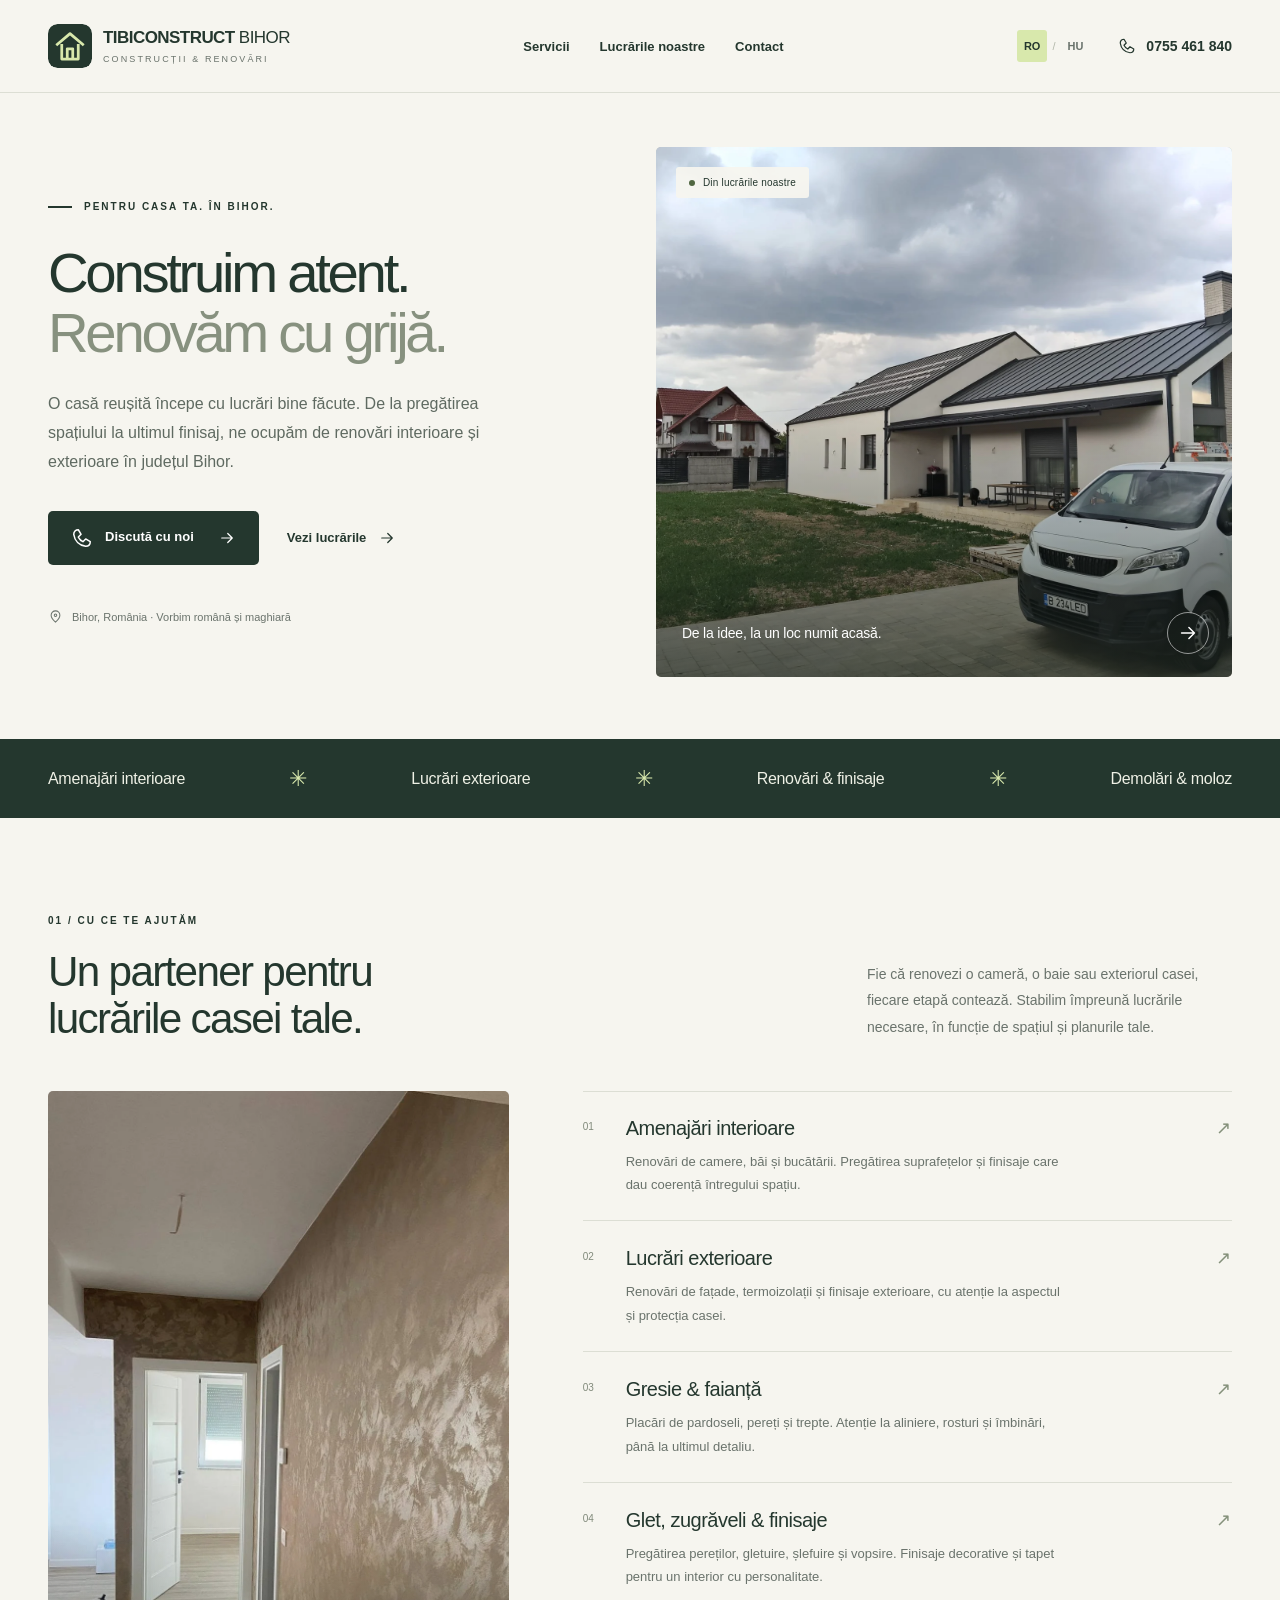
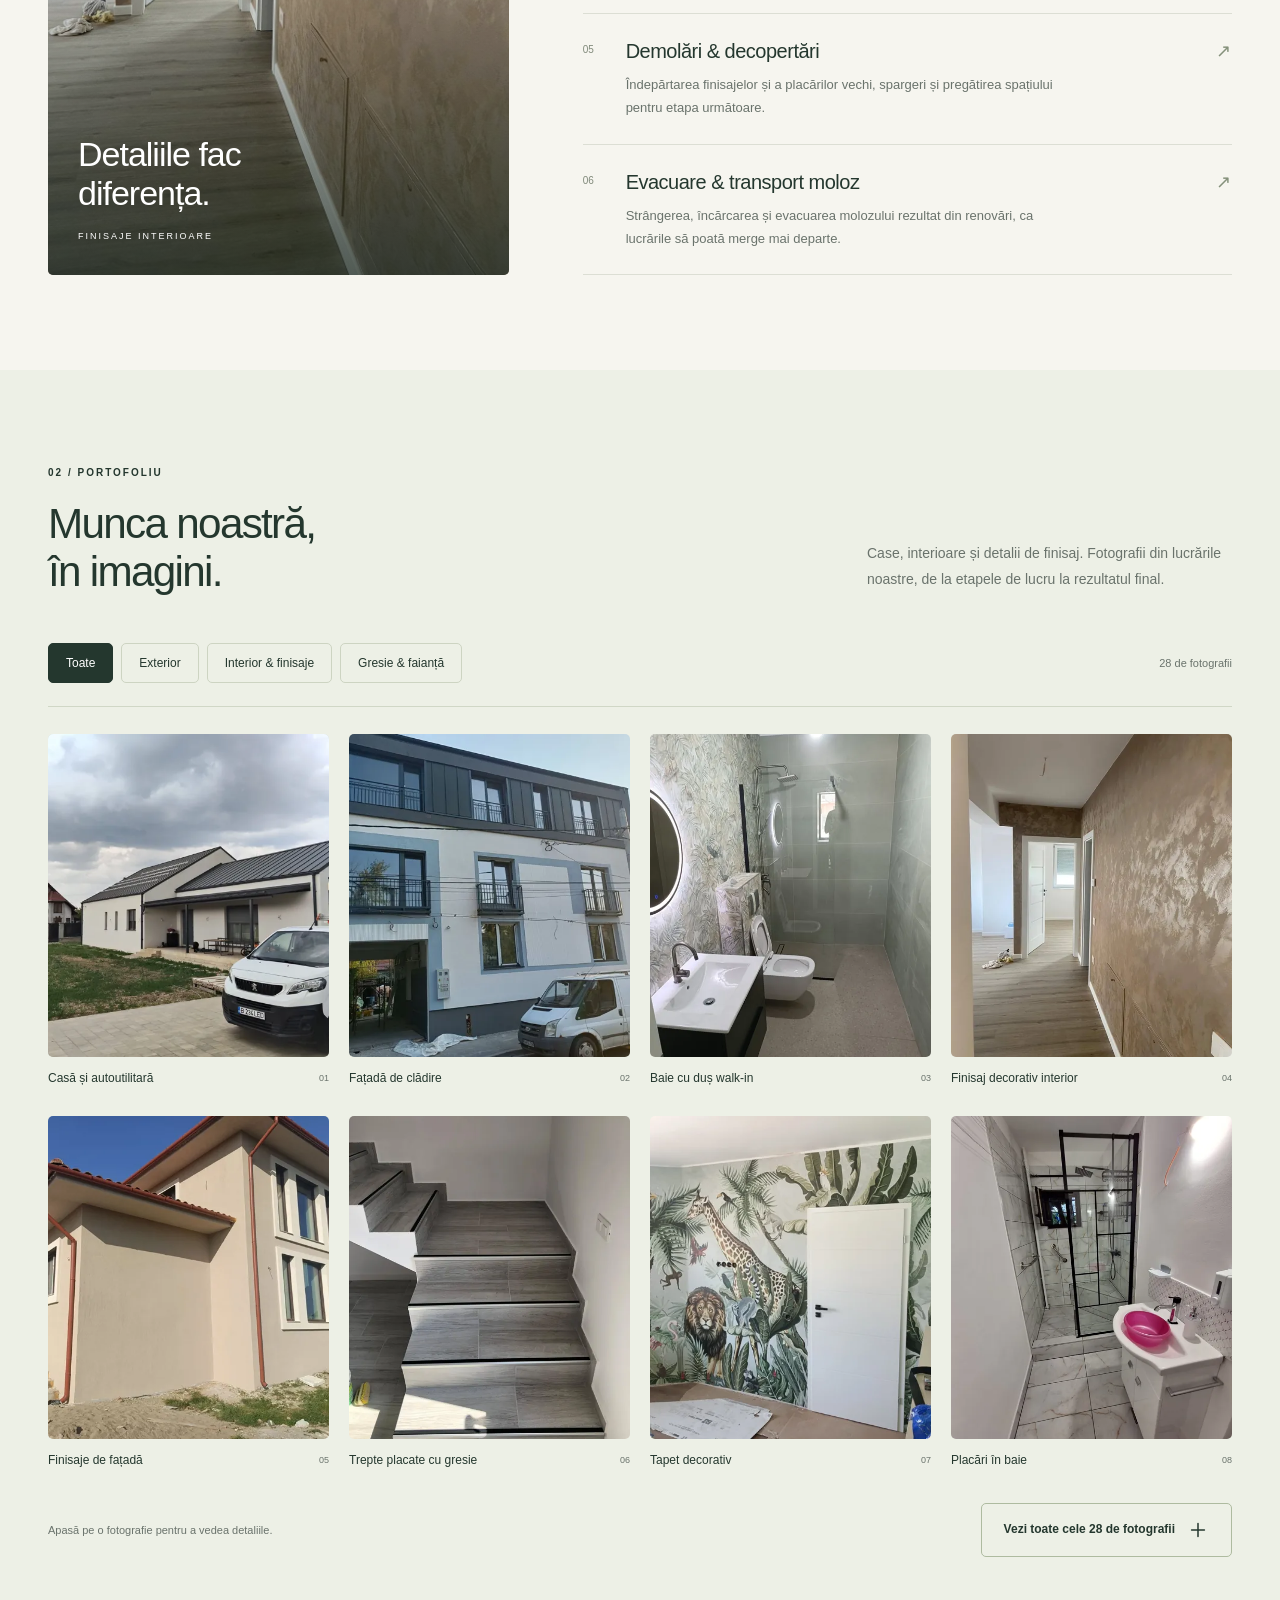
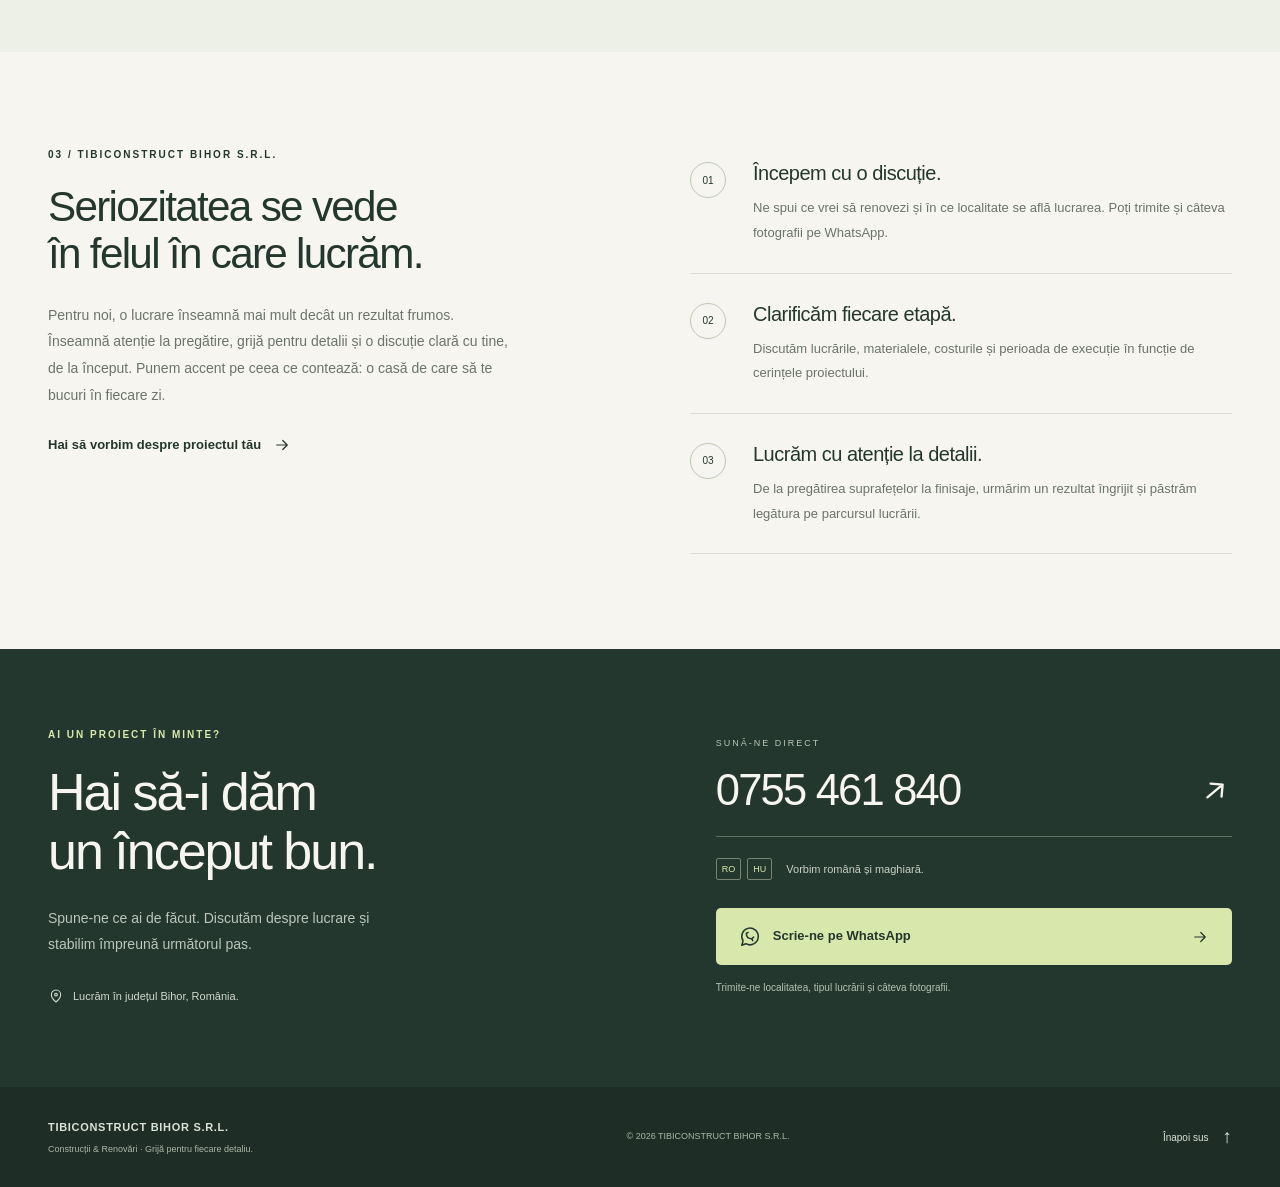
==== index.html @ 4fed9cd3 "Publish TIBICONSTRUCT BIHOR website with 28 project photos" ====
<!doctype html>
<html lang="ro">
<head>
  <meta charset="utf-8">
  <meta name="viewport" content="width=device-width, initial-scale=1">
  <meta name="theme-color" content="#24372e">
  <title>TIBICONSTRUCT BIHOR S.R.L. | Construcții & Renovări</title>
  <meta name="description" content="TIBICONSTRUCT BIHOR S.R.L. — lucrări interioare și exterioare în Bihor. Gresie, faianță, glet, zugrăveli, demolări și evacuare moloz. Sună: 0755 461 840. Vorbim română și maghiară.">
  <meta property="og:title" content="TIBICONSTRUCT BIHOR — Construcții & Renovări">
  <meta property="og:description" content="Lucrări interioare și exterioare în Bihor. Descoperă lucrările noastre și hai să discutăm despre proiectul tău. 0755 461 840.">
  <meta property="og:type" content="website">
  <meta property="og:locale" content="ro_RO">
  <meta property="og:locale:alternate" content="hu_HU">
  <meta property="og:image" content="https://pascuianna90-arch.github.io/tibiconstruct-bihor/work-01.webp">
  <meta property="og:url" content="https://pascuianna90-arch.github.io/tibiconstruct-bihor/">
  <link rel="canonical" href="https://pascuianna90-arch.github.io/tibiconstruct-bihor/">
  <link rel="icon" href="favicon.svg" type="image/svg+xml">
  <link rel="preload" as="image" href="work-01.webp">
  <link rel="stylesheet" href="styles.css">
  <script src="photos.js" defer></script>
  <script src="app.js" defer></script>
  <script type="application/ld+json">{"@context":"https://schema.org","@type":"HomeAndConstructionBusiness","name":"TIBICONSTRUCT BIHOR S.R.L.","telephone":"+40755461840","areaServed":{"@type":"AdministrativeArea","name":"Bihor, România"},"url":"https://pascuianna90-arch.github.io/tibiconstruct-bihor/","image":"https://pascuianna90-arch.github.io/tibiconstruct-bihor/work-01.webp","knowsLanguage":["ro","hu"],"description":"Lucrări interioare și exterioare, gresie, faianță, glet, zugrăveli, demolări și evacuare moloz în Bihor."}</script>
</head>
<body>
  <a href="#main" class="skip-link" data-t="skip">Sari la conținut</a>
  <svg class="svg-defs" xmlns="http://www.w3.org/2000/svg" aria-hidden="true"><defs>
    <symbol id="i-arrow" viewBox="0 0 24 24"><path d="M5 12h14m-6-6 6 6-6 6"/></symbol>
    <symbol id="i-phone" viewBox="0 0 24 24"><path d="m8 3 3 5-3 3c1.5 3 2.5 4 5 5l3-3 5 3c0 3-2 5-5 5C9 20 4 15 3 8c0-3 2-5 5-5Z"/></symbol>
    <symbol id="i-chat" viewBox="0 0 24 24"><path d="M21 11.5a9 9 0 0 1-13.5 7.8L3 21l1.5-4.8A9 9 0 1 1 21 11.5Z"/><path d="M8 8c0 4 2 6 6 6l2-2m-8-4 2-1m4 7 1 2"/></symbol>
    <symbol id="i-location" viewBox="0 0 24 24"><path d="M19 10c0 5-7 11-7 11S5 15 5 10a7 7 0 1 1 14 0Z"/><circle cx="12" cy="10" r="2"/></symbol>
    <symbol id="i-plus" viewBox="0 0 24 24"><path d="M12 5v14M5 12h14"/></symbol>
    <symbol id="i-close" viewBox="0 0 24 24"><path d="m6 6 12 12M6 18 18 6"/></symbol>
    <symbol id="i-check" viewBox="0 0 24 24"><path d="m5 12 4 4L19 6"/></symbol>
  </defs></svg>

  <header class="site-header">
    <div class="container header-inner">
      <a class="brand" href="#" aria-label="TIBICONSTRUCT BIHOR — Acasă">
        <img class="brand-icon" src="favicon.svg" alt="" width="44" height="44">
        <span><strong>TIBICONSTRUCT <span>BIHOR</span></strong><small data-t="brandSub">CONSTRUCȚII & RENOVĂRI</small></span>
      </a>
      <nav class="desktop-nav" aria-label="Navigație principală" data-aria="navLabel">
        <a href="#servicii" data-t="navServices">Servicii</a><a href="#lucrari" data-t="navWork">Lucrările noastre</a><a href="#contact" data-t="navContact">Contact</a>
      </nav>
      <div class="header-actions">
        <div class="languages" role="group" aria-label="Limba / Nyelv"><button type="button" data-lang="ro" lang="ro" aria-label="Română" aria-pressed="true">RO</button><span>/</span><button type="button" data-lang="hu" lang="hu" aria-label="Magyar" aria-pressed="false">HU</button></div>
        <a class="header-phone" href="tel:+40755461840"><svg class="icon"><use href="#i-phone"/></svg><span>0755 461 840</span></a>
      </div>
    </div>
  </header>

  <main id="main">
    <section class="hero container">
      <div class="hero-copy">
        <div class="eyebrow"><span class="tiny-line"></span><span data-t="heroEyebrow">PENTRU CASA TA. ÎN BIHOR.</span></div>
        <h1><span data-t="heroTitle1">Construim atent.</span><br><span class="muted-title" data-t="heroTitle2">Renovăm cu grijă.</span></h1>
        <p class="hero-description" data-t="heroDescription">O casă reușită începe cu lucrări bine făcute. De la pregătirea spațiului la ultimul finisaj, ne ocupăm de renovări interioare și exterioare în județul Bihor.</p>
        <div class="hero-buttons"><a href="tel:+40755461840" class="button button-dark"><svg class="icon"><use href="#i-phone"/></svg><span data-t="heroCall">Discută cu noi</span><svg class="icon arrow"><use href="#i-arrow"/></svg></a><a href="#lucrari" class="text-link"><span data-t="heroWork">Vezi lucrările</span><svg class="icon"><use href="#i-arrow"/></svg></a></div>
        <div class="hero-footnote"><svg class="icon"><use href="#i-location"/></svg><span data-t="heroFootnote">Bihor, România · Vorbim română și maghiară</span></div>
      </div>
      <figure class="hero-visual">
        <img src="work-01.webp" alt="Casă renovată și autoutilitară albă" data-alt="heroAlt" width="1800" height="1350" fetchpriority="high">
        <span class="image-tag"><span class="status-dot"></span><span data-t="heroImageTag">Din lucrările noastre</span></span>
        <figcaption><span data-t="heroCaption">De la idee, la un loc numit acasă.</span><a href="#lucrari" aria-label="Vezi galeria" data-aria="galleryLink"><svg class="icon"><use href="#i-arrow"/></svg></a></figcaption>
      </figure>
    </section>

    <div class="scope-strip"><div class="container scope-inner"><span data-t="scope1">Amenajări interioare</span><span class="star" aria-hidden="true">✳</span><span data-t="scope2">Lucrări exterioare</span><span class="star" aria-hidden="true">✳</span><span data-t="scope3">Renovări & finisaje</span><span class="star" aria-hidden="true">✳</span><span data-t="scope4">Demolări & moloz</span></div></div>

    <section class="services section container" id="servicii">
      <div class="section-heading"><div><p class="eyebrow" data-t="servicesEyebrow">01 / CU CE TE AJUTĂM</p><h2 data-t="servicesTitle">Un partener pentru<br>lucrările casei tale.</h2></div><p class="section-intro" data-t="servicesIntro">Fie că renovezi o cameră, o baie sau exteriorul casei, fiecare etapă contează. Stabilim împreună lucrările necesare, în funcție de spațiul și planurile tale.</p></div>
      <div class="services-layout">
        <figure class="service-picture"><img src="work-04.webp" alt="Finisaj decorativ și pardoseală într-un hol" data-alt="servicesAlt" width="1200" height="1600" loading="lazy"><figcaption><span data-t="servicesCaption">Detaliile fac diferența.</span><span class="picture-label" data-t="servicesCaptionSmall">FINISAJE INTERIOARE</span></figcaption></figure>
        <div class="service-list">
          <article class="service-row"><span class="service-number">01</span><div><h3 data-t="service1Title">Amenajări interioare</h3><p data-t="service1Text">Renovări de camere, băi și bucătării. Pregătirea suprafețelor și finisaje care dau coerență întregului spațiu.</p></div><span class="row-mark" aria-hidden="true">↗</span></article>
          <article class="service-row"><span class="service-number">02</span><div><h3 data-t="service2Title">Lucrări exterioare</h3><p data-t="service2Text">Renovări de fațade, termoizolații și finisaje exterioare, cu atenție la aspectul și protecția casei.</p></div><span class="row-mark" aria-hidden="true">↗</span></article>
          <article class="service-row"><span class="service-number">03</span><div><h3 data-t="service3Title">Gresie & faianță</h3><p data-t="service3Text">Placări de pardoseli, pereți și trepte. Atenție la aliniere, rosturi și îmbinări, până la ultimul detaliu.</p></div><span class="row-mark" aria-hidden="true">↗</span></article>
          <article class="service-row"><span class="service-number">04</span><div><h3 data-t="service4Title">Glet, zugrăveli & finisaje</h3><p data-t="service4Text">Pregătirea pereților, gletuire, șlefuire și vopsire. Finisaje decorative și tapet pentru un interior cu personalitate.</p></div><span class="row-mark" aria-hidden="true">↗</span></article>
          <article class="service-row"><span class="service-number">05</span><div><h3 data-t="service5Title">Demolări & decopertări</h3><p data-t="service5Text">Îndepărtarea finisajelor și a placărilor vechi, spargeri și pregătirea spațiului pentru etapa următoare.</p></div><span class="row-mark" aria-hidden="true">↗</span></article>
          <article class="service-row"><span class="service-number">06</span><div><h3 data-t="service6Title">Evacuare & transport moloz</h3><p data-t="service6Text">Strângerea, încărcarea și evacuarea molozului rezultat din renovări, ca lucrările să poată merge mai departe.</p></div><span class="row-mark" aria-hidden="true">↗</span></article>
        </div>
      </div>
    </section>

    <section class="portfolio section" id="lucrari"><div class="container">
      <div class="section-heading"><div><p class="eyebrow" data-t="workEyebrow">02 / PORTOFOLIU</p><h2 data-t="workTitle">Munca noastră,<br>în imagini.</h2></div><p class="section-intro" data-t="workIntro">Case, interioare și detalii de finisaj. Fotografii din lucrările noastre, de la etapele de lucru la rezultatul final.</p></div>
      <div class="gallery-toolbar"><div class="filters" role="group" aria-label="Filtrează fotografiile" data-aria="filterLabel"><button type="button" data-filter="all" aria-pressed="true" data-t="filterAll">Toate</button><button type="button" data-filter="exterior" aria-pressed="false" data-t="filterExterior">Exterior</button><button type="button" data-filter="interior" aria-pressed="false" data-t="filterInterior">Interior & finisaje</button><button type="button" data-filter="tiles" aria-pressed="false" data-t="filterTiles">Gresie & faianță</button></div><p id="photo-count" class="photo-count" aria-live="polite">28 de fotografii</p></div>
      <div class="gallery-grid" id="gallery"></div>
      <noscript><p>Pentru galeria interactivă, activează JavaScript. / Az interaktív galériához engedélyezd a JavaScriptet.</p><p><a href="work-01.webp">Vezi fotografia principală / Nyitókép megtekintése</a></p></noscript>
      <div class="gallery-bottom"><p data-t="galleryHint">Apasă pe o fotografie pentru a vedea detaliile.</p><button type="button" class="button button-outline" id="show-more"><span data-t="showAll">Vezi toate cele 28 de fotografii</span><svg class="icon"><use href="#i-plus"/></svg></button></div>
    </div></section>

    <section class="about section container" id="despre">
      <div class="about-heading"><p class="eyebrow" data-t="aboutEyebrow">03 / TIBICONSTRUCT BIHOR S.R.L.</p><h2 data-t="aboutTitle">Seriozitatea se vede<br>în felul în care lucrăm.</h2><p data-t="aboutText">Pentru noi, o lucrare înseamnă mai mult decât un rezultat frumos. Înseamnă atenție la pregătire, grijă pentru detalii și o discuție clară cu tine, de la început. Punem accent pe ceea ce contează: o casă de care să te bucuri în fiecare zi.</p><a href="#contact" class="text-link"><span data-t="aboutCta">Hai să vorbim despre proiectul tău</span><svg class="icon"><use href="#i-arrow"/></svg></a></div>
      <div class="steps"><article class="step"><span>01</span><div><h3 data-t="step1Title">Începem cu o discuție.</h3><p data-t="step1Text">Ne spui ce vrei să renovezi și în ce localitate se află lucrarea. Poți trimite și câteva fotografii pe WhatsApp.</p></div></article><article class="step"><span>02</span><div><h3 data-t="step2Title">Clarificăm fiecare etapă.</h3><p data-t="step2Text">Discutăm lucrările, materialele, costurile și perioada de execuție în funcție de cerințele proiectului.</p></div></article><article class="step"><span>03</span><div><h3 data-t="step3Title">Lucrăm cu atenție la detalii.</h3><p data-t="step3Text">De la pregătirea suprafețelor la finisaje, urmărim un rezultat îngrijit și păstrăm legătura pe parcursul lucrării.</p></div></article></div>
    </section>

    <section class="contact" id="contact"><div class="container contact-inner">
      <div class="contact-copy"><p class="eyebrow" data-t="contactEyebrow">AI UN PROIECT ÎN MINTE?</p><h2 data-t="contactTitle">Hai să-i dăm<br>un început bun.</h2><p data-t="contactText">Spune-ne ce ai de făcut. Discutăm despre lucrare și stabilim împreună următorul pas.</p><div class="contact-area"><svg class="icon"><use href="#i-location"/></svg><span data-t="contactArea">Lucrăm în județul Bihor, România.</span></div></div>
      <div class="contact-details"><p class="contact-label" data-t="contactPhoneLabel">SUNĂ-NE DIRECT</p><a class="big-phone" href="tel:+40755461840">0755 461 840<svg class="icon"><use href="#i-arrow"/></svg></a><div class="contact-languages"><span>RO</span><span>HU</span><p data-t="contactLanguages">Vorbim română și maghiară.</p></div><a class="button button-lime whatsapp-link" href="https://wa.me/40755461840" target="_blank" rel="noopener noreferrer"><svg class="icon"><use href="#i-chat"/></svg><span data-t="contactWhatsApp">Scrie-ne pe WhatsApp</span><svg class="icon arrow"><use href="#i-arrow"/></svg></a><p class="contact-note" data-t="contactNote">Trimite-ne localitatea, tipul lucrării și câteva fotografii.</p></div>
    </div></section>
  </main>

  <footer class="site-footer"><div class="container footer-inner"><div><strong>TIBICONSTRUCT BIHOR S.R.L.</strong><p data-t="footerTagline">Construcții & Renovări · Grijă pentru fiecare detaliu.</p></div><p class="copyright">© 2026 TIBICONSTRUCT BIHOR S.R.L.</p><a href="#" class="back-top"><span data-t="backTop">Înapoi sus</span><span aria-hidden="true">↑</span></a></div></footer>
  <div class="mobile-contact"><a href="tel:+40755461840"><svg class="icon"><use href="#i-phone"/></svg><span data-t="mobileCall">Sună acum</span></a><a class="whatsapp-link" href="https://wa.me/40755461840" target="_blank" rel="noopener noreferrer"><svg class="icon"><use href="#i-chat"/></svg><span>WhatsApp</span></a></div>
  <dialog id="lightbox" class="lightbox" aria-label="Galerie foto" data-aria="lightboxLabel"><div class="lightbox-top"><span id="lightbox-count"></span><button class="icon-button" id="lightbox-close" type="button" aria-label="Închide galeria" data-aria="closeLabel"><svg class="icon"><use href="#i-close"/></svg></button></div><div class="lightbox-stage"><button class="icon-button lightbox-prev" id="lightbox-prev" type="button" aria-label="Fotografia anterioară" data-aria="prevLabel"><svg class="icon"><use href="#i-arrow"/></svg></button><img id="lightbox-image" alt=""><button class="icon-button lightbox-next" id="lightbox-next" type="button" aria-label="Fotografia următoare" data-aria="nextLabel"><svg class="icon"><use href="#i-arrow"/></svg></button></div><p id="lightbox-caption"></p></dialog>
</body>
</html>
---- styles.css ----
@charset "UTF-8";
:root{--paper:#f6f5ef;--white:#fff;--ink:#24372e;--muted:#6a736c;--line:#dcded4;--accent:#d8e8ac;--soft:#edf0e6;--radius:5px;--page:1280px;color-scheme:light;font-family:Arial,Helvetica,sans-serif;color:var(--ink);background:var(--paper)}
*{box-sizing:border-box}html{scroll-behavior:smooth;scroll-padding-top:110px}body{margin:0;-webkit-font-smoothing:antialiased}a{color:inherit;text-decoration:none}button{font:inherit;color:inherit;cursor:pointer}img{display:block;max-width:100%}figure,p,h1,h2,h3{margin:0}button,a{-webkit-tap-highlight-color:transparent}button:focus-visible,a:focus-visible{outline:3px solid #a07636;outline-offset:5px}button[hidden]{display:none}.container{width:min(var(--page),calc(100% - 96px));margin-inline:auto}.icon{width:22px;height:22px;fill:none;stroke:currentColor;stroke-width:1.65;stroke-linecap:round;stroke-linejoin:round;flex-shrink:0}.svg-defs{position:absolute;width:0;height:0;overflow:hidden}.skip-link{position:fixed;top:-100px;left:20px;z-index:100;background:var(--ink);color:white;padding:16px}.skip-link:focus{top:10px}.site-header{background:rgba(246,245,239,.97);border-bottom:1px solid var(--line);position:sticky;top:0;z-index:20}.header-inner{height:92px;display:flex;align-items:center;gap:32px;justify-content:space-between}.brand{display:flex;align-items:center;gap:11px;flex-shrink:0}.brand-icon{border-radius:9px}.brand strong{font-size:17px;letter-spacing:-.55px;display:block}.brand strong span{font-weight:500}.brand small{display:block;font-size:9px;letter-spacing:2.1px;margin-top:6px;color:var(--muted)}.desktop-nav{display:flex;gap:30px;font-size:13px;font-weight:600}.desktop-nav a{padding-block:18px;transition:color .2s}.desktop-nav a:hover{color:#758a47}.header-actions{display:flex;align-items:center;gap:28px}.languages{display:flex;align-items:center;gap:5px;font-size:11px}.languages button{border:0;background:transparent;padding:10px 7px;color:var(--muted);font-weight:700;border-radius:3px}.languages button[aria-pressed=true]{color:var(--ink);background:var(--accent)}.languages>span{color:#b4b8ab}.header-phone{display:flex;align-items:center;gap:10px;font-size:14px;font-weight:700}.header-phone .icon{width:18px}.hero{display:grid;grid-template-columns:1fr 1.04fr;gap:54px;align-items:center;padding-block:54px 62px}.hero-copy{padding:24px 0}.eyebrow{font-size:10px;letter-spacing:2px;font-weight:700;line-height:1.6;display:flex;align-items:center;gap:12px}.tiny-line{width:24px;height:2px;background:var(--ink)}h1{font-size:clamp(44px,4.4vw,67px);line-height:1.06;letter-spacing:-3.3px;font-weight:500;margin-top:28px}.muted-title{color:#87917f}.hero-description{font-size:16px;line-height:1.8;max-width:460px;color:#5f6a61;margin-top:28px}.hero-buttons{display:flex;gap:28px;align-items:center;margin-top:34px}.button{border:1px solid transparent;display:inline-flex;min-height:54px;align-items:center;justify-content:center;gap:12px;padding:15px 22px;font-size:13px;font-weight:600;border-radius:var(--radius);line-height:1.3;transition:background .2s,transform .2s}.button:hover{transform:translateY(-2px)}.button-dark{background:var(--ink);color:white}.button-dark:hover{background:#3a5043}.button .arrow{margin-left:12px;width:18px}.text-link{font-size:13px;display:inline-flex;gap:12px;align-items:center;font-weight:600;line-height:1.5}.text-link .icon{width:18px;transition:transform .2s}.text-link:hover .icon{transform:translateX(4px)}.hero-footnote{display:flex;align-items:center;gap:9px;margin-top:44px;color:var(--muted);font-size:11px;line-height:1.5}.hero-footnote .icon{width:15px;height:15px}.hero-visual{height:530px;position:relative;overflow:hidden;border-radius:var(--radius);background:#bfc5bc}.hero-visual>img{width:100%;height:100%;object-fit:cover;object-position:64% 50%}.hero-visual:after{content:"";position:absolute;inset:50% 0 0;background:linear-gradient(transparent,rgba(20,30,24,.64));pointer-events:none}.image-tag{display:flex;align-items:center;gap:8px;position:absolute;top:20px;left:20px;padding:10px 13px;background:rgba(247,246,240,.94);font-size:10px;letter-spacing:.2px;border-radius:3px}.status-dot{width:6px;height:6px;border-radius:50%;background:#506741}.hero-visual figcaption{position:absolute;bottom:23px;left:26px;right:23px;display:flex;align-items:center;justify-content:space-between;gap:20px;color:white;z-index:1;font-size:14px;letter-spacing:-.2px}.hero-visual figcaption a{width:42px;height:42px;border:1px solid #ffffff8a;border-radius:50%;display:grid;place-items:center}.hero-visual figcaption a:hover{background:#ffffff25}.scope-strip{background:var(--ink);color:#eff1e6}.scope-inner{min-height:79px;display:flex;justify-content:space-between;align-items:center;gap:20px;font-size:16px;letter-spacing:-.3px}.star{font-size:22px;font-weight:400;color:var(--accent)}.section{padding-block:95px}.section-heading{display:flex;justify-content:space-between;align-items:flex-end;gap:60px;margin-bottom:48px}.section-heading h2{margin-top:19px}h2{font-size:clamp(34px,3.3vw,46px);line-height:1.12;letter-spacing:-1.7px;font-weight:500}h3{font-size:20px;line-height:1.3;letter-spacing:-.5px;font-weight:500}.section-intro{max-width:365px;color:var(--muted);font-size:14px;line-height:1.9;padding-bottom:2px}.services-layout{display:grid;grid-template-columns:.83fr 1.17fr;gap:74px;align-items:stretch}.service-picture{position:relative;overflow:hidden;border-radius:var(--radius);min-height:610px;max-height:790px}.service-picture img{width:100%;height:100%;object-fit:cover;object-position:50% 54%}.service-picture:after{content:"";position:absolute;inset:55% 0 0;background:linear-gradient(transparent,#1d2b26b5);pointer-events:none}.service-picture figcaption{position:absolute;left:30px;bottom:34px;right:25px;color:white;z-index:1}.service-picture figcaption>span:first-child{display:block;max-width:270px;font-size:34px;line-height:1.15;letter-spacing:-1px}.picture-label{display:block;margin-top:18px;font-size:9px;letter-spacing:2px}.service-row{display:grid;grid-template-columns:24px 1fr 16px;gap:19px;padding:24px 0;border-top:1px solid var(--line)}.service-row:first-child{padding-top:23px}.service-row:last-child{border-bottom:1px solid var(--line)}.service-number{font-size:10px;padding-top:6px;color:#818a7b}.service-row h3{margin-bottom:9px}.service-row p{font-size:13px;line-height:1.8;max-width:440px;color:var(--muted)}.row-mark{font-size:18px;padding-top:2px;color:#85917b}.portfolio{background:var(--soft)}.gallery-toolbar{border-bottom:1px solid #d0d7c6;display:flex;align-items:center;justify-content:space-between;gap:24px;padding-bottom:23px;margin-bottom:27px}.filters{display:flex;gap:8px;flex-wrap:wrap}.filters button{border:1px solid #cdd4c2;background:transparent;border-radius:var(--radius);font-size:12px;padding:11px 17px;min-height:40px}.filters button:hover{background:#dfe7d4}.filters button[aria-pressed=true]{background:var(--ink);border-color:var(--ink);color:white}.photo-count{color:var(--muted);font-size:11px;white-space:nowrap}.gallery-grid{display:grid;grid-template-columns:repeat(4,minmax(0,1fr));gap:29px 20px}.gallery-item{min-width:0}.gallery-item button{display:block;border:0;padding:0;width:100%;background:#d0d7cd;text-align:left;position:relative;border-radius:var(--radius);overflow:hidden;aspect-ratio:4/4.6}.gallery-item img{width:100%;height:100%;object-fit:cover;transition:transform .5s}.gallery-item button:hover img{transform:scale(1.035)}.gallery-item:first-child img{object-position:65% center}.zoom-mark{display:grid;place-items:center;position:absolute;right:12px;bottom:12px;background:var(--paper);width:32px;height:32px;border-radius:50%;opacity:0;transform:translateY(4px);transition:opacity .2s,transform .2s}.zoom-mark .icon{width:16px}.gallery-item button:hover .zoom-mark,.gallery-item button:focus-visible .zoom-mark{opacity:1;transform:none}.gallery-item figcaption{font-size:12px;line-height:1.5;padding-top:12px;display:flex;align-items:flex-start;justify-content:space-between;gap:10px}.gallery-item figcaption span:last-child{font-size:9px;color:#6a736c;padding-top:3px}.gallery-bottom{display:flex;justify-content:space-between;align-items:center;margin-top:34px;gap:20px}.gallery-bottom>p{font-size:11px;color:var(--muted)}.button-outline{background:transparent;border-color:#aebba0;font-size:12px;min-height:48px}.button-outline:hover{background:#e2e9d8}.about{display:grid;grid-template-columns:1fr 1fr;gap:100px}.about-heading h2{margin-top:20px}.about-heading>p:not(.eyebrow){font-size:14px;line-height:1.9;color:var(--muted);margin-top:24px;max-width:460px}.about-heading>.text-link{margin-top:26px}.steps{padding-top:7px}.step{display:grid;grid-template-columns:40px 1fr;gap:23px;padding-block:27px;border-bottom:1px solid var(--line)}.step:first-child{padding-top:6px}.step>span{width:36px;height:36px;border-radius:50%;border:1px solid #bdc8b0;display:grid;place-items:center;font-size:10px;margin-top:2px}.step p{font-size:13px;color:var(--muted);line-height:1.9;margin-top:10px}.contact{background:var(--ink);color:var(--paper);position:relative}.contact-inner{display:grid;grid-template-columns:1.1fr 1fr;gap:100px;padding-block:78px 80px;align-items:center}.contact .eyebrow{color:var(--accent)}.contact h2{font-size:52px;letter-spacing:-2px;margin-top:20px}.contact-copy>p:not(.eyebrow){font-size:14px;line-height:1.9;color:#bbc6bc;margin-top:25px;max-width:340px}.contact-area{display:flex;align-items:center;gap:9px;margin-top:27px;font-size:11px;color:#d1d8cd}.contact-area .icon{width:16px}.contact-label{font-size:9px;letter-spacing:2px;color:#bac6b5}.big-phone{display:flex;gap:20px;align-items:center;justify-content:space-between;font-size:clamp(28px,3.4vw,47px);letter-spacing:-1.8px;padding-block:18px 21px;border-bottom:1px solid #637164;font-weight:400;white-space:nowrap}.big-phone:hover{color:var(--accent)}.big-phone .icon{width:34px;height:34px;transform:rotate(-40deg)}.contact-languages{display:flex;align-items:center;gap:6px;margin-block:21px 28px}.contact-languages>span{font-size:9px;border:1px solid #77836f;padding:5px;border-radius:2px;color:var(--accent)}.contact-languages>p{font-size:11px;color:#c9d0c3;margin-left:8px;line-height:1.5}.button-lime{background:var(--accent);color:var(--ink);width:100%;justify-content:flex-start;font-size:13px;min-height:57px}.button-lime:hover{background:#e3efc4}.button-lime .arrow{margin-left:auto}.contact-note{font-size:10px;line-height:1.7;color:#b4c1b0;margin-top:14px}.site-footer{background:#1e2e26;color:#dce2d6}.footer-inner{padding-block:30px;display:flex;align-items:center;justify-content:space-between;gap:30px}.footer-inner strong{font-size:11px;font-weight:600;letter-spacing:.7px}.footer-inner p{font-size:9px;color:#abb5a6;line-height:1.7;margin-top:7px}.footer-inner .copyright{margin-top:0;font-size:9px}.back-top{font-size:10px;display:flex;gap:14px;align-items:center;white-space:nowrap}.back-top span:last-child{font-size:19px}.mobile-contact{display:none}.lightbox{background:#132119;color:#fff;width:100vw;max-width:none;height:100dvh;max-height:none;inset:0;border:0;padding:20px 32px;margin:0}.lightbox::backdrop{background:#132119}.lightbox[open]{display:flex;flex-direction:column}.lightbox-top{display:flex;justify-content:space-between;align-items:center;flex-shrink:0;font-size:13px;color:#d6decf}.icon-button{border:1px solid #75816d;border-radius:50%;width:44px;height:44px;display:grid;place-items:center;background:transparent;color:white;flex-shrink:0}.icon-button:hover{background:#ffffff20}.lightbox-stage{flex:1;min-height:0;display:flex;align-items:center;justify-content:space-between;gap:24px;padding-block:15px}.lightbox-stage>img{width:calc(100% - 150px);height:100%;min-height:0;object-fit:contain}.lightbox-prev .icon{transform:rotate(180deg)}#lightbox-caption{text-align:center;flex-shrink:0;font-size:13px;line-height:1.5;padding:12px 45px 8px;color:#e8ecdf}body.modal-open{overflow:hidden}html[lang=hu] h1{font-size:clamp(42px,4.05vw,61px);letter-spacing:-2.8px}html[lang=hu] .desktop-nav{gap:22px}
@media(min-width:1600px){.hero{padding-block:70px 80px;gap:65px}.hero-visual{height:580px}}
@media(max-width:1190px){.container{width:calc(100% - 64px)}.desktop-nav{gap:20px}.header-inner{gap:20px}.header-actions{gap:20px}.header-phone{font-size:12px}.brand strong{font-size:15px}.hero{gap:32px}.hero-visual{height:500px}h1{font-size:52px;letter-spacing:-2.5px}.hero-description{font-size:15px}.hero-buttons{gap:20px}.hero-buttons .button{padding-inline:17px}.hero-buttons .arrow{display:none}.services-layout{gap:45px;grid-template-columns:.8fr 1.2fr}.service-picture{max-height:850px}.about,.contact-inner{gap:60px}.scope-inner{font-size:14px}.gallery-grid{gap:28px 17px}html[lang=hu] h1{font-size:48px}.header-phone .icon{display:none}html[lang=hu] .desktop-nav{gap:16px}}
@media(max-width:980px){.desktop-nav{display:none}.header-phone .icon{display:block}.header-inner{height:80px}.hero{gap:26px}.hero-visual{height:460px}h1{font-size:46px}.hero-description{font-size:14px}.hero-buttons{align-items:flex-start;flex-direction:column;gap:20px}.hero-footnote{margin-top:30px}.section{padding-block:70px}.scope-inner{font-size:12px;gap:12px;min-height:68px}.section-heading{gap:35px}.section-intro{max-width:300px;font-size:13px}.services-layout{gap:35px;grid-template-columns:.7fr 1.3fr}.service-row{gap:12px}.service-picture figcaption{left:20px}.service-picture figcaption>span:first-child{font-size:28px}.gallery-grid{grid-template-columns:repeat(3,minmax(0,1fr))}.gallery-item button{aspect-ratio:4/4.4}.about,.contact-inner{gap:40px}.about h2{font-size:35px}.contact h2{font-size:46px}.big-phone{font-size:35px;letter-spacing:-1.4px}.big-phone .icon{width:25px}.footer-inner .copyright{display:none}html[lang=hu] h1{font-size:43px;letter-spacing:-2px}.hero .eyebrow{font-size:9px;letter-spacing:1.5px}.filters button{font-size:11px;padding:10px 13px}}
@media(max-width:740px){html{scroll-padding-top:88px}.container{width:calc(100% - 40px)}.header-inner{height:76px;gap:12px}.brand{gap:9px}.brand-icon{width:35px;height:35px;border-radius:7px}.brand strong{font-size:13px;letter-spacing:-.45px}.brand small{font-size:7px;letter-spacing:1.35px;margin-top:4px}.header-actions{gap:0}.header-phone{display:none}.languages{gap:0;font-size:10px}.languages button{padding:10px 7px}.hero{grid-template-columns:1fr;padding-block:36px 32px;gap:30px}.hero-copy{padding:0}.hero .eyebrow{font-size:9px}h1{font-size:clamp(42px,8.7vw,60px);letter-spacing:-2.4px;line-height:1.07;margin-top:21px}.hero-description{font-size:14px;line-height:1.8;max-width:490px;margin-top:20px}.hero-buttons{flex-direction:row;align-items:center;gap:23px;margin-top:24px}.hero-buttons .button{min-height:50px;padding-inline:16px;font-size:12px}.hero-buttons .text-link{font-size:12px;gap:7px}.hero-footnote{font-size:10px;margin-top:24px}.hero-visual{height:auto;aspect-ratio:1.2}.hero-visual>img{height:100%;object-position:67% center}.hero-visual figcaption{left:20px;bottom:18px;right:18px;font-size:12px}.hero-visual figcaption a{width:34px;height:34px}.image-tag{top:15px;left:15px;font-size:9px;padding:8px 11px}.scope-inner{display:grid;grid-template-columns:1fr 1fr;gap:0;min-height:104px;padding-block:17px;font-size:12px;text-align:center;line-height:1.5}.scope-inner>span:not(.star){padding:7px 4px}.scope-inner>span:not(.star):nth-child(1),.scope-inner>span:not(.star):nth-child(5){border-right:1px solid #667759}.star{display:none}.section{padding-block:57px}.section-heading{display:block;margin-bottom:29px}h2{font-size:35px;letter-spacing:-1.35px}.section-heading h2{margin-top:15px}.eyebrow{font-size:9px;letter-spacing:1.6px}.section-intro{max-width:100%;font-size:13px;line-height:1.85;margin-top:21px}.services-layout{grid-template-columns:1fr;gap:26px}.service-picture{min-height:0;max-height:none;aspect-ratio:1.45}.service-picture img{object-position:50% 43%}.service-picture figcaption{left:23px;bottom:22px}.service-picture figcaption>span:first-child{font-size:29px;max-width:300px}.picture-label{margin-top:10px;font-size:8px}.service-row{padding:21px 0;grid-template-columns:20px 1fr 15px;gap:16px}.service-row h3{font-size:19px;margin-bottom:7px}.service-row p{font-size:12px;line-height:1.9}.service-number{font-size:9px}.gallery-toolbar{display:block;padding-bottom:19px;margin-bottom:21px}.filters{gap:7px}.filters button{padding:10px 12px;font-size:10px;min-height:39px}.photo-count{margin-top:17px;font-size:10px}.gallery-grid{grid-template-columns:repeat(2,minmax(0,1fr));gap:23px 13px}.gallery-item button{aspect-ratio:4/4.8}.gallery-item figcaption{font-size:10px;gap:5px;padding-top:9px}.gallery-item figcaption span:last-child{font-size:8px}.zoom-mark{opacity:1;transform:none;width:26px;height:26px;bottom:8px;right:8px}.zoom-mark .icon{width:13px}.gallery-bottom{flex-direction:column-reverse;align-items:center;gap:18px;margin-top:27px}.gallery-bottom>p{font-size:10px;text-align:center}.gallery-bottom .button{font-size:11px;min-height:47px;width:100%}.about{grid-template-columns:1fr;gap:35px}.about-heading h2{margin-top:15px}.about-heading>p:not(.eyebrow){font-size:13px;margin-top:20px}.about-heading>.text-link{font-size:12px;margin-top:22px}.steps{padding-top:0}.step{grid-template-columns:35px 1fr;gap:18px;padding-block:22px}.step h3{font-size:18px}.step p{font-size:12px;line-height:1.9}.step>span{height:32px;width:32px}.contact-inner{grid-template-columns:1fr;padding-block:54px;gap:39px}.contact h2{font-size:45px;margin-top:15px;letter-spacing:-1.5px}.contact-copy>p:not(.eyebrow){font-size:13px;max-width:100%;margin-top:20px}.contact-area{font-size:10px;margin-top:20px}.big-phone{font-size:38px;max-width:100%;padding-block:14px 18px}.contact-label{font-size:8px}.contact-languages{margin-block:19px 23px}.contact-details{max-width:100%}.contact-note{font-size:10px}.site-footer{padding-bottom:66px}.footer-inner{align-items:flex-start;gap:20px;padding-block:24px}.footer-inner strong{font-size:10px;letter-spacing:.2px}.footer-inner p{font-size:8px;max-width:240px}.back-top{font-size:9px;gap:8px}.mobile-contact{display:grid;grid-template-columns:1fr 1fr;position:fixed;bottom:0;left:0;right:0;z-index:25;background:var(--paper);box-shadow:0 -2px 15px #0000000a;border-top:1px solid #d3d8c9;padding:9px 12px calc(9px + env(safe-area-inset-bottom));gap:9px}.mobile-contact a{display:flex;align-items:center;justify-content:center;gap:9px;font-size:12px;font-weight:600;min-height:43px;border-radius:var(--radius);background:var(--ink);color:white}.mobile-contact a:last-child{background:var(--accent);color:var(--ink)}.mobile-contact .icon{width:17px;height:17px}.lightbox{padding:14px 14px calc(16px + env(safe-area-inset-bottom))}.lightbox-stage{gap:7px;position:relative}.lightbox-stage>img{width:100%;height:100%}.lightbox-prev,.lightbox-next{position:absolute;bottom:2px;background:#24372ed9;z-index:2}.lightbox-prev{left:7px}.lightbox-next{right:7px}#lightbox-caption{padding:17px 15px 7px;font-size:12px}.lightbox-top{font-size:11px}.icon-button{width:40px;height:40px}html[lang=hu] h1{font-size:clamp(39px,8.25vw,57px);letter-spacing:-1.9px}html[lang=hu] .brand small{letter-spacing:1.05px}html[lang=hu] .hero-buttons{gap:19px}html[lang=hu] .hero-buttons .text-link{font-size:11px}html[lang=hu] .filters button{padding-inline:10px;font-size:10px}}
@media(max-width:380px){.container{width:calc(100% - 32px)}.brand-icon{width:31px;height:31px}.brand strong{font-size:11px}.brand small{font-size:6px}.brand{gap:7px}.languages button{padding-inline:6px}.hero-buttons{gap:17px}.hero-buttons .button{font-size:11px;padding-inline:13px}h1{font-size:39px}html[lang=hu] h1{font-size:36px}.big-phone{font-size:33px}.contact-languages>p{font-size:10px}.gallery-item figcaption span:last-child{display:none}.hero-footnote{font-size:9px}}
@media(prefers-reduced-motion:reduce){html{scroll-behavior:auto}*,*:before,*:after{transition:none!important;animation:none!important}}
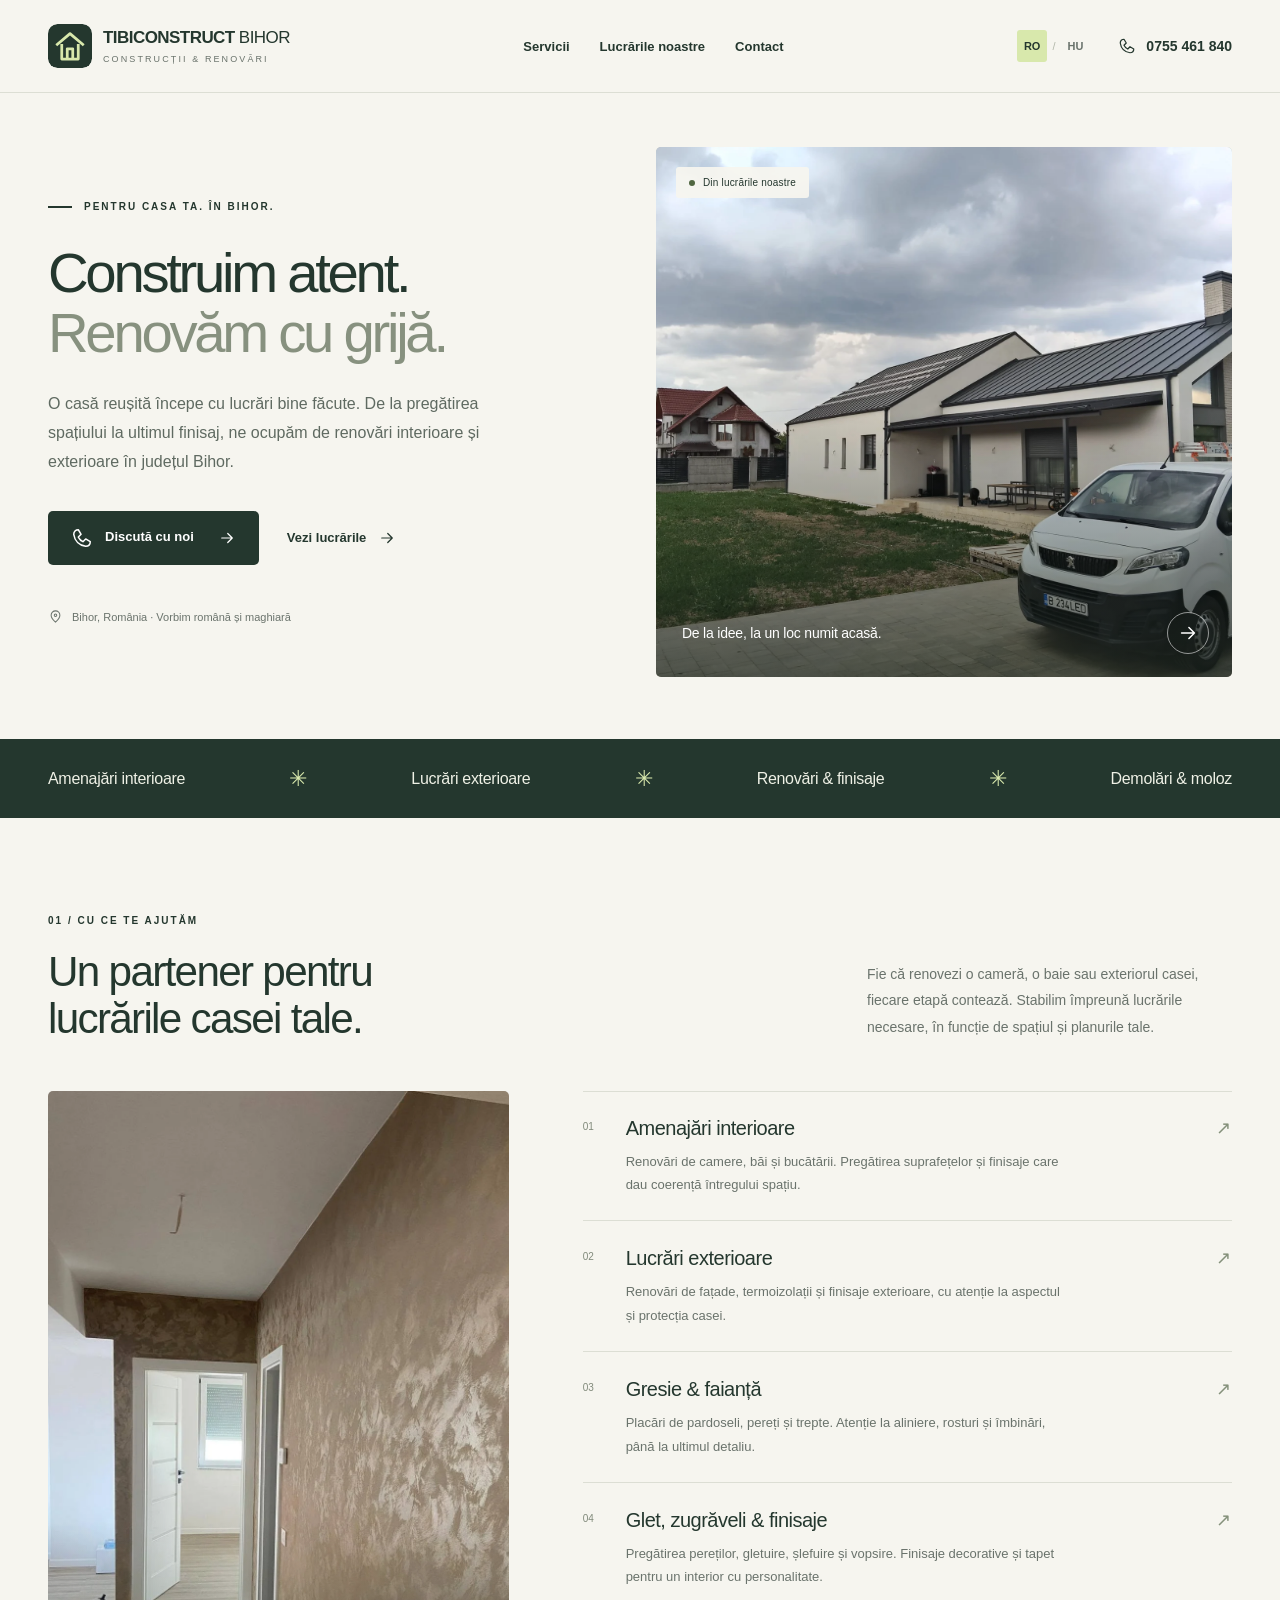
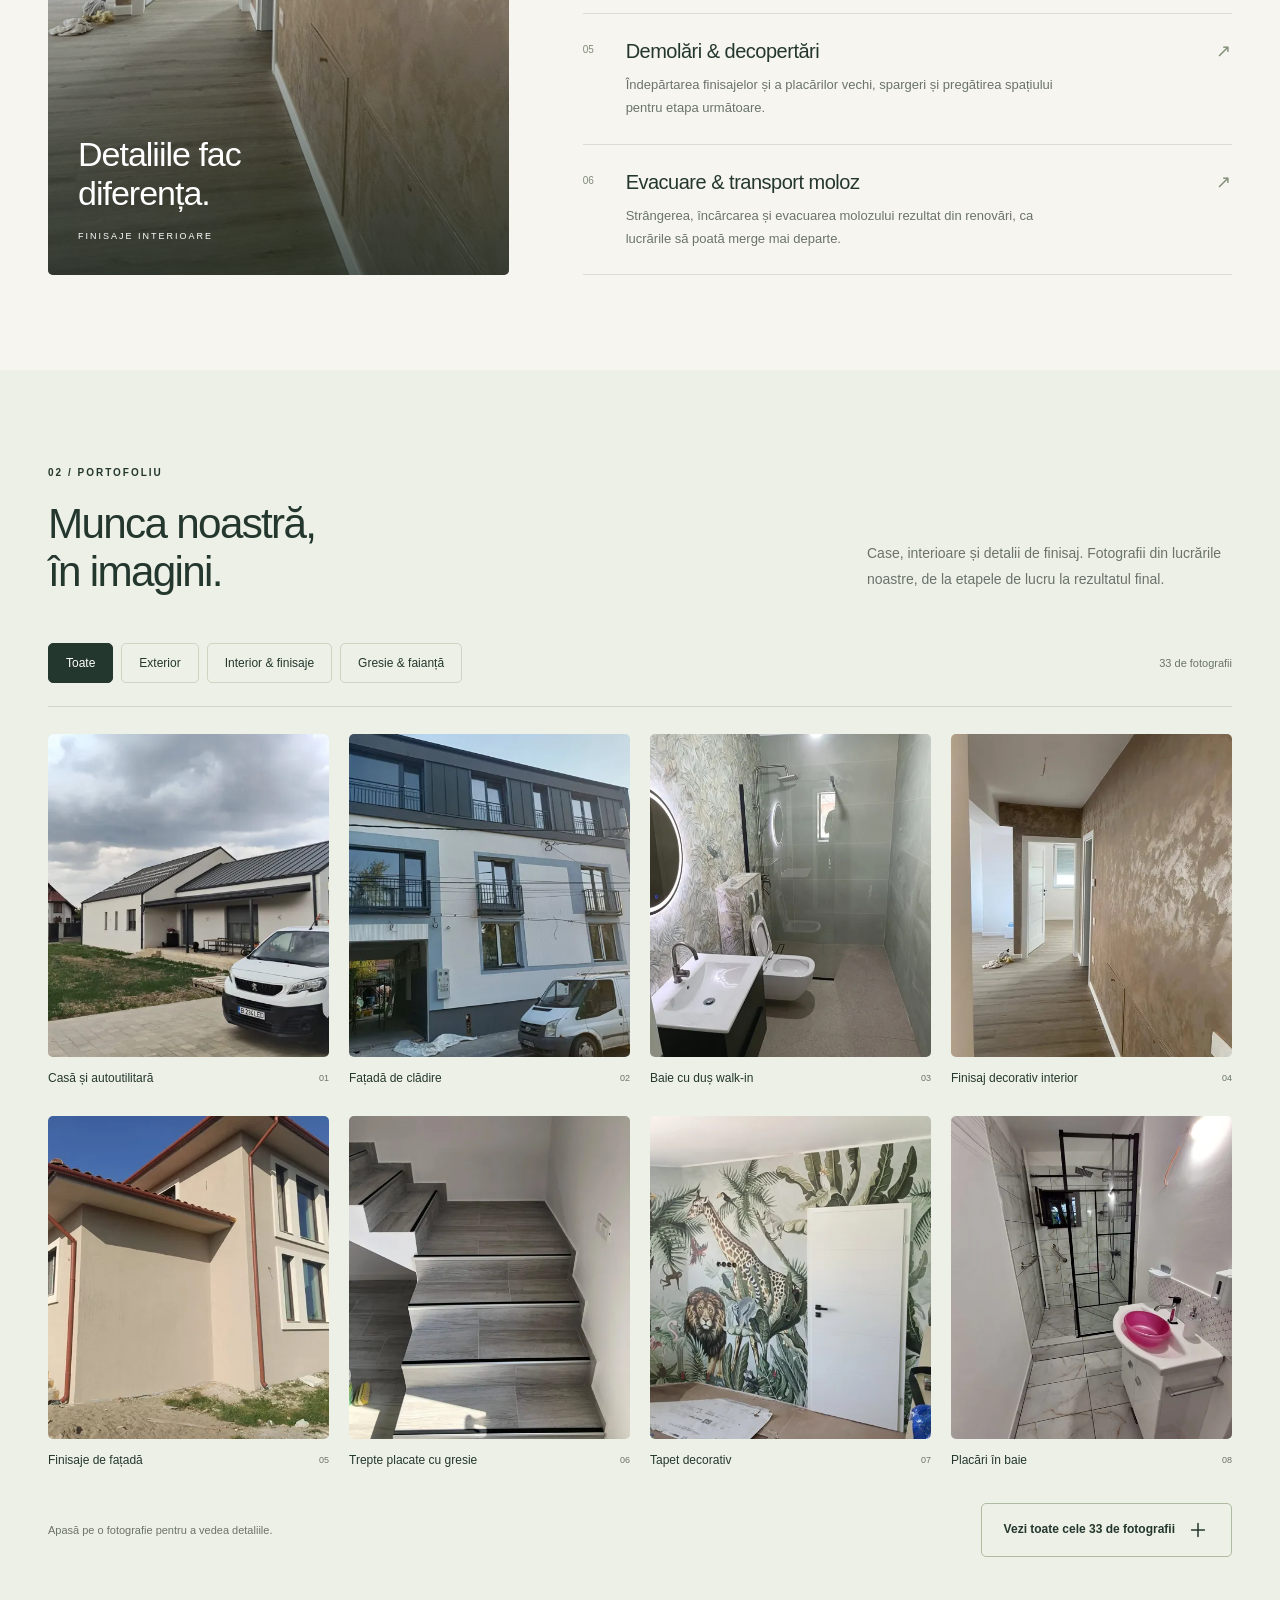
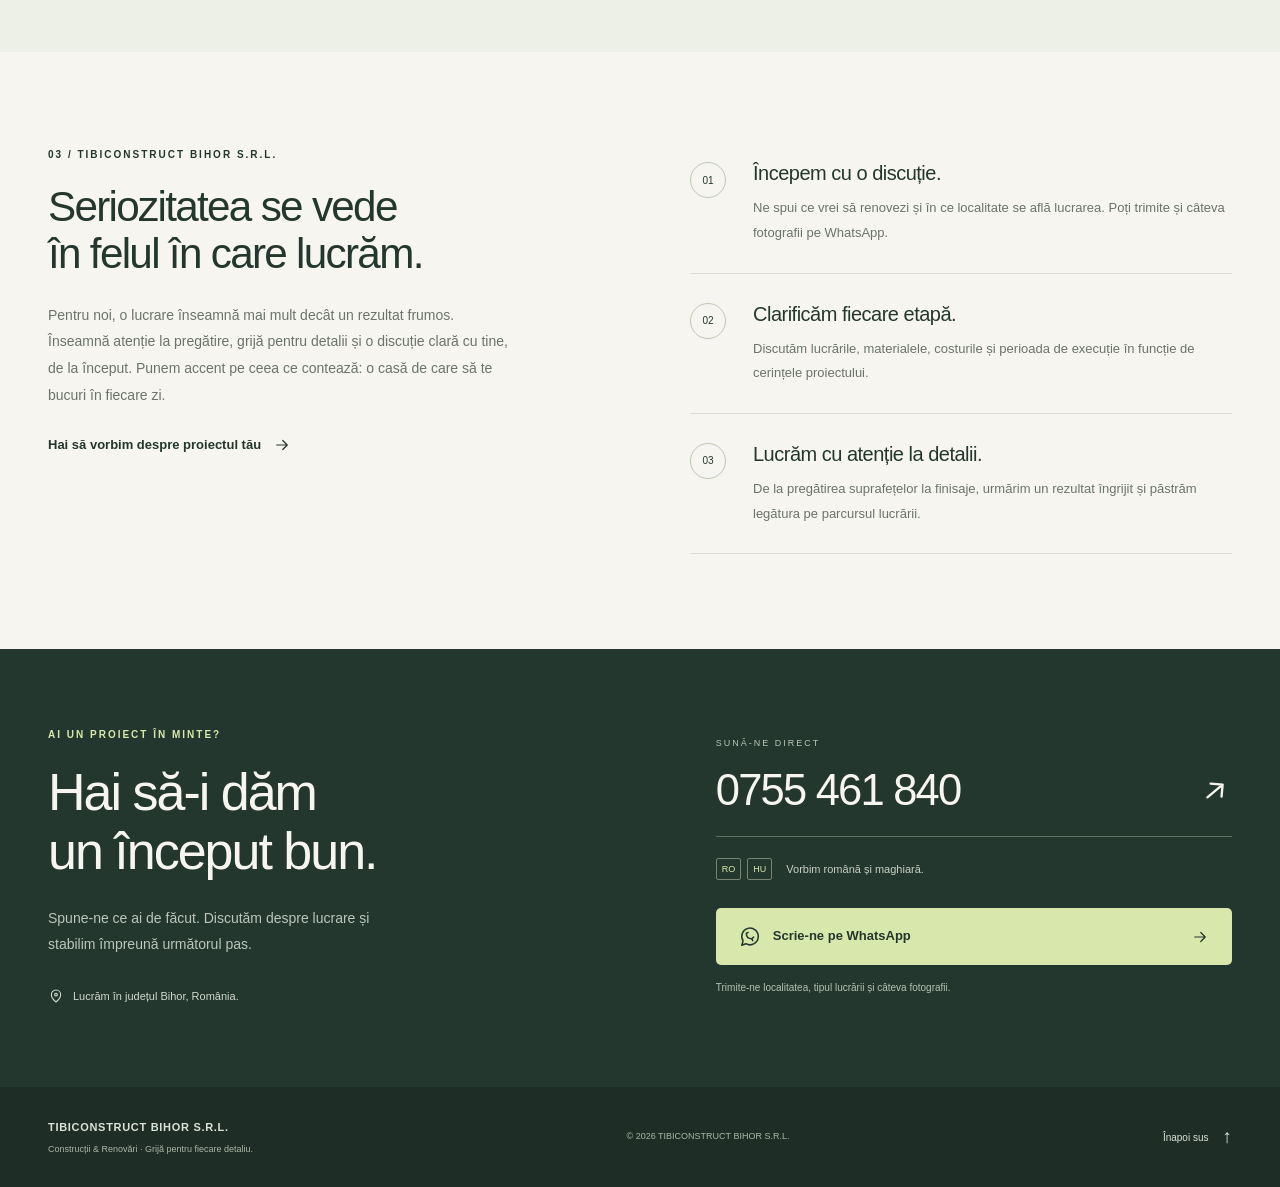
==== commit e187144e: "Add five selected project photos with Romanian and Hungarian captions" ====
--- a/index.html
+++ b/index.html
@@ -1,108 +1,108 @@
-<!doctype html>
-<html lang="ro">
-<head>
-  <meta charset="utf-8">
-  <meta name="viewport" content="width=device-width, initial-scale=1">
-  <meta name="theme-color" content="#24372e">
-  <title>TIBICONSTRUCT BIHOR S.R.L. | Construcții & Renovări</title>
-  <meta name="description" content="TIBICONSTRUCT BIHOR S.R.L. — lucrări interioare și exterioare în Bihor. Gresie, faianță, glet, zugrăveli, demolări și evacuare moloz. Sună: 0755 461 840. Vorbim română și maghiară.">
-  <meta property="og:title" content="TIBICONSTRUCT BIHOR — Construcții & Renovări">
-  <meta property="og:description" content="Lucrări interioare și exterioare în Bihor. Descoperă lucrările noastre și hai să discutăm despre proiectul tău. 0755 461 840.">
-  <meta property="og:type" content="website">
-  <meta property="og:locale" content="ro_RO">
-  <meta property="og:locale:alternate" content="hu_HU">
-  <meta property="og:image" content="https://pascuianna90-arch.github.io/tibiconstruct-bihor/work-01.webp">
-  <meta property="og:url" content="https://pascuianna90-arch.github.io/tibiconstruct-bihor/">
+<!doctype html>
+<html lang="ro">
+<head>
+  <meta charset="utf-8">
+  <meta name="viewport" content="width=device-width, initial-scale=1">
+  <meta name="theme-color" content="#24372e">
+  <title>TIBICONSTRUCT BIHOR S.R.L. | Construcții & Renovări</title>
+  <meta name="description" content="TIBICONSTRUCT BIHOR S.R.L. — lucrări interioare și exterioare în Bihor. Gresie, faianță, glet, zugrăveli, demolări și evacuare moloz. Sună: 0755 461 840. Vorbim română și maghiară.">
+  <meta property="og:title" content="TIBICONSTRUCT BIHOR — Construcții & Renovări">
+  <meta property="og:description" content="Lucrări interioare și exterioare în Bihor. Descoperă lucrările noastre și hai să discutăm despre proiectul tău. 0755 461 840.">
+  <meta property="og:type" content="website">
+  <meta property="og:locale" content="ro_RO">
+  <meta property="og:locale:alternate" content="hu_HU">
+  <meta property="og:image" content="https://pascuianna90-arch.github.io/tibiconstruct-bihor/work-01.webp">
+  <meta property="og:url" content="https://pascuianna90-arch.github.io/tibiconstruct-bihor/">
   <link rel="canonical" href="https://pascuianna90-arch.github.io/tibiconstruct-bihor/">
-  <link rel="icon" href="favicon.svg" type="image/svg+xml">
-  <link rel="preload" as="image" href="work-01.webp">
-  <link rel="stylesheet" href="styles.css">
-  <script src="photos.js" defer></script>
-  <script src="app.js" defer></script>
-  <script type="application/ld+json">{"@context":"https://schema.org","@type":"HomeAndConstructionBusiness","name":"TIBICONSTRUCT BIHOR S.R.L.","telephone":"+40755461840","areaServed":{"@type":"AdministrativeArea","name":"Bihor, România"},"url":"https://pascuianna90-arch.github.io/tibiconstruct-bihor/","image":"https://pascuianna90-arch.github.io/tibiconstruct-bihor/work-01.webp","knowsLanguage":["ro","hu"],"description":"Lucrări interioare și exterioare, gresie, faianță, glet, zugrăveli, demolări și evacuare moloz în Bihor."}</script>
-</head>
-<body>
-  <a href="#main" class="skip-link" data-t="skip">Sari la conținut</a>
-  <svg class="svg-defs" xmlns="http://www.w3.org/2000/svg" aria-hidden="true"><defs>
-    <symbol id="i-arrow" viewBox="0 0 24 24"><path d="M5 12h14m-6-6 6 6-6 6"/></symbol>
-    <symbol id="i-phone" viewBox="0 0 24 24"><path d="m8 3 3 5-3 3c1.5 3 2.5 4 5 5l3-3 5 3c0 3-2 5-5 5C9 20 4 15 3 8c0-3 2-5 5-5Z"/></symbol>
-    <symbol id="i-chat" viewBox="0 0 24 24"><path d="M21 11.5a9 9 0 0 1-13.5 7.8L3 21l1.5-4.8A9 9 0 1 1 21 11.5Z"/><path d="M8 8c0 4 2 6 6 6l2-2m-8-4 2-1m4 7 1 2"/></symbol>
-    <symbol id="i-location" viewBox="0 0 24 24"><path d="M19 10c0 5-7 11-7 11S5 15 5 10a7 7 0 1 1 14 0Z"/><circle cx="12" cy="10" r="2"/></symbol>
-    <symbol id="i-plus" viewBox="0 0 24 24"><path d="M12 5v14M5 12h14"/></symbol>
-    <symbol id="i-close" viewBox="0 0 24 24"><path d="m6 6 12 12M6 18 18 6"/></symbol>
-    <symbol id="i-check" viewBox="0 0 24 24"><path d="m5 12 4 4L19 6"/></symbol>
-  </defs></svg>
-
-  <header class="site-header">
-    <div class="container header-inner">
-      <a class="brand" href="#" aria-label="TIBICONSTRUCT BIHOR — Acasă">
-        <img class="brand-icon" src="favicon.svg" alt="" width="44" height="44">
-        <span><strong>TIBICONSTRUCT <span>BIHOR</span></strong><small data-t="brandSub">CONSTRUCȚII & RENOVĂRI</small></span>
-      </a>
-      <nav class="desktop-nav" aria-label="Navigație principală" data-aria="navLabel">
-        <a href="#servicii" data-t="navServices">Servicii</a><a href="#lucrari" data-t="navWork">Lucrările noastre</a><a href="#contact" data-t="navContact">Contact</a>
-      </nav>
-      <div class="header-actions">
-        <div class="languages" role="group" aria-label="Limba / Nyelv"><button type="button" data-lang="ro" lang="ro" aria-label="Română" aria-pressed="true">RO</button><span>/</span><button type="button" data-lang="hu" lang="hu" aria-label="Magyar" aria-pressed="false">HU</button></div>
-        <a class="header-phone" href="tel:+40755461840"><svg class="icon"><use href="#i-phone"/></svg><span>0755 461 840</span></a>
-      </div>
-    </div>
-  </header>
-
-  <main id="main">
-    <section class="hero container">
-      <div class="hero-copy">
-        <div class="eyebrow"><span class="tiny-line"></span><span data-t="heroEyebrow">PENTRU CASA TA. ÎN BIHOR.</span></div>
-        <h1><span data-t="heroTitle1">Construim atent.</span><br><span class="muted-title" data-t="heroTitle2">Renovăm cu grijă.</span></h1>
-        <p class="hero-description" data-t="heroDescription">O casă reușită începe cu lucrări bine făcute. De la pregătirea spațiului la ultimul finisaj, ne ocupăm de renovări interioare și exterioare în județul Bihor.</p>
-        <div class="hero-buttons"><a href="tel:+40755461840" class="button button-dark"><svg class="icon"><use href="#i-phone"/></svg><span data-t="heroCall">Discută cu noi</span><svg class="icon arrow"><use href="#i-arrow"/></svg></a><a href="#lucrari" class="text-link"><span data-t="heroWork">Vezi lucrările</span><svg class="icon"><use href="#i-arrow"/></svg></a></div>
-        <div class="hero-footnote"><svg class="icon"><use href="#i-location"/></svg><span data-t="heroFootnote">Bihor, România · Vorbim română și maghiară</span></div>
-      </div>
-      <figure class="hero-visual">
-        <img src="work-01.webp" alt="Casă renovată și autoutilitară albă" data-alt="heroAlt" width="1800" height="1350" fetchpriority="high">
-        <span class="image-tag"><span class="status-dot"></span><span data-t="heroImageTag">Din lucrările noastre</span></span>
-        <figcaption><span data-t="heroCaption">De la idee, la un loc numit acasă.</span><a href="#lucrari" aria-label="Vezi galeria" data-aria="galleryLink"><svg class="icon"><use href="#i-arrow"/></svg></a></figcaption>
-      </figure>
-    </section>
-
-    <div class="scope-strip"><div class="container scope-inner"><span data-t="scope1">Amenajări interioare</span><span class="star" aria-hidden="true">✳</span><span data-t="scope2">Lucrări exterioare</span><span class="star" aria-hidden="true">✳</span><span data-t="scope3">Renovări & finisaje</span><span class="star" aria-hidden="true">✳</span><span data-t="scope4">Demolări & moloz</span></div></div>
-
-    <section class="services section container" id="servicii">
-      <div class="section-heading"><div><p class="eyebrow" data-t="servicesEyebrow">01 / CU CE TE AJUTĂM</p><h2 data-t="servicesTitle">Un partener pentru<br>lucrările casei tale.</h2></div><p class="section-intro" data-t="servicesIntro">Fie că renovezi o cameră, o baie sau exteriorul casei, fiecare etapă contează. Stabilim împreună lucrările necesare, în funcție de spațiul și planurile tale.</p></div>
-      <div class="services-layout">
-        <figure class="service-picture"><img src="work-04.webp" alt="Finisaj decorativ și pardoseală într-un hol" data-alt="servicesAlt" width="1200" height="1600" loading="lazy"><figcaption><span data-t="servicesCaption">Detaliile fac diferența.</span><span class="picture-label" data-t="servicesCaptionSmall">FINISAJE INTERIOARE</span></figcaption></figure>
-        <div class="service-list">
-          <article class="service-row"><span class="service-number">01</span><div><h3 data-t="service1Title">Amenajări interioare</h3><p data-t="service1Text">Renovări de camere, băi și bucătării. Pregătirea suprafețelor și finisaje care dau coerență întregului spațiu.</p></div><span class="row-mark" aria-hidden="true">↗</span></article>
-          <article class="service-row"><span class="service-number">02</span><div><h3 data-t="service2Title">Lucrări exterioare</h3><p data-t="service2Text">Renovări de fațade, termoizolații și finisaje exterioare, cu atenție la aspectul și protecția casei.</p></div><span class="row-mark" aria-hidden="true">↗</span></article>
-          <article class="service-row"><span class="service-number">03</span><div><h3 data-t="service3Title">Gresie & faianță</h3><p data-t="service3Text">Placări de pardoseli, pereți și trepte. Atenție la aliniere, rosturi și îmbinări, până la ultimul detaliu.</p></div><span class="row-mark" aria-hidden="true">↗</span></article>
-          <article class="service-row"><span class="service-number">04</span><div><h3 data-t="service4Title">Glet, zugrăveli & finisaje</h3><p data-t="service4Text">Pregătirea pereților, gletuire, șlefuire și vopsire. Finisaje decorative și tapet pentru un interior cu personalitate.</p></div><span class="row-mark" aria-hidden="true">↗</span></article>
-          <article class="service-row"><span class="service-number">05</span><div><h3 data-t="service5Title">Demolări & decopertări</h3><p data-t="service5Text">Îndepărtarea finisajelor și a placărilor vechi, spargeri și pregătirea spațiului pentru etapa următoare.</p></div><span class="row-mark" aria-hidden="true">↗</span></article>
-          <article class="service-row"><span class="service-number">06</span><div><h3 data-t="service6Title">Evacuare & transport moloz</h3><p data-t="service6Text">Strângerea, încărcarea și evacuarea molozului rezultat din renovări, ca lucrările să poată merge mai departe.</p></div><span class="row-mark" aria-hidden="true">↗</span></article>
-        </div>
-      </div>
-    </section>
-
-    <section class="portfolio section" id="lucrari"><div class="container">
-      <div class="section-heading"><div><p class="eyebrow" data-t="workEyebrow">02 / PORTOFOLIU</p><h2 data-t="workTitle">Munca noastră,<br>în imagini.</h2></div><p class="section-intro" data-t="workIntro">Case, interioare și detalii de finisaj. Fotografii din lucrările noastre, de la etapele de lucru la rezultatul final.</p></div>
-      <div class="gallery-toolbar"><div class="filters" role="group" aria-label="Filtrează fotografiile" data-aria="filterLabel"><button type="button" data-filter="all" aria-pressed="true" data-t="filterAll">Toate</button><button type="button" data-filter="exterior" aria-pressed="false" data-t="filterExterior">Exterior</button><button type="button" data-filter="interior" aria-pressed="false" data-t="filterInterior">Interior & finisaje</button><button type="button" data-filter="tiles" aria-pressed="false" data-t="filterTiles">Gresie & faianță</button></div><p id="photo-count" class="photo-count" aria-live="polite">28 de fotografii</p></div>
-      <div class="gallery-grid" id="gallery"></div>
-      <noscript><p>Pentru galeria interactivă, activează JavaScript. / Az interaktív galériához engedélyezd a JavaScriptet.</p><p><a href="work-01.webp">Vezi fotografia principală / Nyitókép megtekintése</a></p></noscript>
-      <div class="gallery-bottom"><p data-t="galleryHint">Apasă pe o fotografie pentru a vedea detaliile.</p><button type="button" class="button button-outline" id="show-more"><span data-t="showAll">Vezi toate cele 28 de fotografii</span><svg class="icon"><use href="#i-plus"/></svg></button></div>
-    </div></section>
-
-    <section class="about section container" id="despre">
-      <div class="about-heading"><p class="eyebrow" data-t="aboutEyebrow">03 / TIBICONSTRUCT BIHOR S.R.L.</p><h2 data-t="aboutTitle">Seriozitatea se vede<br>în felul în care lucrăm.</h2><p data-t="aboutText">Pentru noi, o lucrare înseamnă mai mult decât un rezultat frumos. Înseamnă atenție la pregătire, grijă pentru detalii și o discuție clară cu tine, de la început. Punem accent pe ceea ce contează: o casă de care să te bucuri în fiecare zi.</p><a href="#contact" class="text-link"><span data-t="aboutCta">Hai să vorbim despre proiectul tău</span><svg class="icon"><use href="#i-arrow"/></svg></a></div>
-      <div class="steps"><article class="step"><span>01</span><div><h3 data-t="step1Title">Începem cu o discuție.</h3><p data-t="step1Text">Ne spui ce vrei să renovezi și în ce localitate se află lucrarea. Poți trimite și câteva fotografii pe WhatsApp.</p></div></article><article class="step"><span>02</span><div><h3 data-t="step2Title">Clarificăm fiecare etapă.</h3><p data-t="step2Text">Discutăm lucrările, materialele, costurile și perioada de execuție în funcție de cerințele proiectului.</p></div></article><article class="step"><span>03</span><div><h3 data-t="step3Title">Lucrăm cu atenție la detalii.</h3><p data-t="step3Text">De la pregătirea suprafețelor la finisaje, urmărim un rezultat îngrijit și păstrăm legătura pe parcursul lucrării.</p></div></article></div>
-    </section>
-
-    <section class="contact" id="contact"><div class="container contact-inner">
-      <div class="contact-copy"><p class="eyebrow" data-t="contactEyebrow">AI UN PROIECT ÎN MINTE?</p><h2 data-t="contactTitle">Hai să-i dăm<br>un început bun.</h2><p data-t="contactText">Spune-ne ce ai de făcut. Discutăm despre lucrare și stabilim împreună următorul pas.</p><div class="contact-area"><svg class="icon"><use href="#i-location"/></svg><span data-t="contactArea">Lucrăm în județul Bihor, România.</span></div></div>
-      <div class="contact-details"><p class="contact-label" data-t="contactPhoneLabel">SUNĂ-NE DIRECT</p><a class="big-phone" href="tel:+40755461840">0755 461 840<svg class="icon"><use href="#i-arrow"/></svg></a><div class="contact-languages"><span>RO</span><span>HU</span><p data-t="contactLanguages">Vorbim română și maghiară.</p></div><a class="button button-lime whatsapp-link" href="https://wa.me/40755461840" target="_blank" rel="noopener noreferrer"><svg class="icon"><use href="#i-chat"/></svg><span data-t="contactWhatsApp">Scrie-ne pe WhatsApp</span><svg class="icon arrow"><use href="#i-arrow"/></svg></a><p class="contact-note" data-t="contactNote">Trimite-ne localitatea, tipul lucrării și câteva fotografii.</p></div>
-    </div></section>
-  </main>
-
-  <footer class="site-footer"><div class="container footer-inner"><div><strong>TIBICONSTRUCT BIHOR S.R.L.</strong><p data-t="footerTagline">Construcții & Renovări · Grijă pentru fiecare detaliu.</p></div><p class="copyright">© 2026 TIBICONSTRUCT BIHOR S.R.L.</p><a href="#" class="back-top"><span data-t="backTop">Înapoi sus</span><span aria-hidden="true">↑</span></a></div></footer>
-  <div class="mobile-contact"><a href="tel:+40755461840"><svg class="icon"><use href="#i-phone"/></svg><span data-t="mobileCall">Sună acum</span></a><a class="whatsapp-link" href="https://wa.me/40755461840" target="_blank" rel="noopener noreferrer"><svg class="icon"><use href="#i-chat"/></svg><span>WhatsApp</span></a></div>
-  <dialog id="lightbox" class="lightbox" aria-label="Galerie foto" data-aria="lightboxLabel"><div class="lightbox-top"><span id="lightbox-count"></span><button class="icon-button" id="lightbox-close" type="button" aria-label="Închide galeria" data-aria="closeLabel"><svg class="icon"><use href="#i-close"/></svg></button></div><div class="lightbox-stage"><button class="icon-button lightbox-prev" id="lightbox-prev" type="button" aria-label="Fotografia anterioară" data-aria="prevLabel"><svg class="icon"><use href="#i-arrow"/></svg></button><img id="lightbox-image" alt=""><button class="icon-button lightbox-next" id="lightbox-next" type="button" aria-label="Fotografia următoare" data-aria="nextLabel"><svg class="icon"><use href="#i-arrow"/></svg></button></div><p id="lightbox-caption"></p></dialog>
-</body>
-</html>
+  <link rel="icon" href="favicon.svg" type="image/svg+xml">
+  <link rel="preload" as="image" href="work-01.webp">
+  <link rel="stylesheet" href="styles.css">
+  <script src="photos.js?v=33" defer></script>
+  <script src="app.js?v=33" defer></script>
+  <script type="application/ld+json">{"@context":"https://schema.org","@type":"HomeAndConstructionBusiness","name":"TIBICONSTRUCT BIHOR S.R.L.","telephone":"+40755461840","areaServed":{"@type":"AdministrativeArea","name":"Bihor, România"},"url":"https://pascuianna90-arch.github.io/tibiconstruct-bihor/","image":"https://pascuianna90-arch.github.io/tibiconstruct-bihor/work-01.webp","knowsLanguage":["ro","hu"],"description":"Lucrări interioare și exterioare, gresie, faianță, glet, zugrăveli, demolări și evacuare moloz în Bihor."}</script>
+</head>
+<body>
+  <a href="#main" class="skip-link" data-t="skip">Sari la conținut</a>
+  <svg class="svg-defs" xmlns="http://www.w3.org/2000/svg" aria-hidden="true"><defs>
+    <symbol id="i-arrow" viewBox="0 0 24 24"><path d="M5 12h14m-6-6 6 6-6 6"/></symbol>
+    <symbol id="i-phone" viewBox="0 0 24 24"><path d="m8 3 3 5-3 3c1.5 3 2.5 4 5 5l3-3 5 3c0 3-2 5-5 5C9 20 4 15 3 8c0-3 2-5 5-5Z"/></symbol>
+    <symbol id="i-chat" viewBox="0 0 24 24"><path d="M21 11.5a9 9 0 0 1-13.5 7.8L3 21l1.5-4.8A9 9 0 1 1 21 11.5Z"/><path d="M8 8c0 4 2 6 6 6l2-2m-8-4 2-1m4 7 1 2"/></symbol>
+    <symbol id="i-location" viewBox="0 0 24 24"><path d="M19 10c0 5-7 11-7 11S5 15 5 10a7 7 0 1 1 14 0Z"/><circle cx="12" cy="10" r="2"/></symbol>
+    <symbol id="i-plus" viewBox="0 0 24 24"><path d="M12 5v14M5 12h14"/></symbol>
+    <symbol id="i-close" viewBox="0 0 24 24"><path d="m6 6 12 12M6 18 18 6"/></symbol>
+    <symbol id="i-check" viewBox="0 0 24 24"><path d="m5 12 4 4L19 6"/></symbol>
+  </defs></svg>
+
+  <header class="site-header">
+    <div class="container header-inner">
+      <a class="brand" href="#" aria-label="TIBICONSTRUCT BIHOR — Acasă">
+        <img class="brand-icon" src="favicon.svg" alt="" width="44" height="44">
+        <span><strong>TIBICONSTRUCT <span>BIHOR</span></strong><small data-t="brandSub">CONSTRUCȚII & RENOVĂRI</small></span>
+      </a>
+      <nav class="desktop-nav" aria-label="Navigație principală" data-aria="navLabel">
+        <a href="#servicii" data-t="navServices">Servicii</a><a href="#lucrari" data-t="navWork">Lucrările noastre</a><a href="#contact" data-t="navContact">Contact</a>
+      </nav>
+      <div class="header-actions">
+        <div class="languages" role="group" aria-label="Limba / Nyelv"><button type="button" data-lang="ro" lang="ro" aria-label="Română" aria-pressed="true">RO</button><span>/</span><button type="button" data-lang="hu" lang="hu" aria-label="Magyar" aria-pressed="false">HU</button></div>
+        <a class="header-phone" href="tel:+40755461840"><svg class="icon"><use href="#i-phone"/></svg><span>0755 461 840</span></a>
+      </div>
+    </div>
+  </header>
+
+  <main id="main">
+    <section class="hero container">
+      <div class="hero-copy">
+        <div class="eyebrow"><span class="tiny-line"></span><span data-t="heroEyebrow">PENTRU CASA TA. ÎN BIHOR.</span></div>
+        <h1><span data-t="heroTitle1">Construim atent.</span><br><span class="muted-title" data-t="heroTitle2">Renovăm cu grijă.</span></h1>
+        <p class="hero-description" data-t="heroDescription">O casă reușită începe cu lucrări bine făcute. De la pregătirea spațiului la ultimul finisaj, ne ocupăm de renovări interioare și exterioare în județul Bihor.</p>
+        <div class="hero-buttons"><a href="tel:+40755461840" class="button button-dark"><svg class="icon"><use href="#i-phone"/></svg><span data-t="heroCall">Discută cu noi</span><svg class="icon arrow"><use href="#i-arrow"/></svg></a><a href="#lucrari" class="text-link"><span data-t="heroWork">Vezi lucrările</span><svg class="icon"><use href="#i-arrow"/></svg></a></div>
+        <div class="hero-footnote"><svg class="icon"><use href="#i-location"/></svg><span data-t="heroFootnote">Bihor, România · Vorbim română și maghiară</span></div>
+      </div>
+      <figure class="hero-visual">
+        <img src="work-01.webp" alt="Casă renovată și autoutilitară albă" data-alt="heroAlt" width="1800" height="1350" fetchpriority="high">
+        <span class="image-tag"><span class="status-dot"></span><span data-t="heroImageTag">Din lucrările noastre</span></span>
+        <figcaption><span data-t="heroCaption">De la idee, la un loc numit acasă.</span><a href="#lucrari" aria-label="Vezi galeria" data-aria="galleryLink"><svg class="icon"><use href="#i-arrow"/></svg></a></figcaption>
+      </figure>
+    </section>
+
+    <div class="scope-strip"><div class="container scope-inner"><span data-t="scope1">Amenajări interioare</span><span class="star" aria-hidden="true">✳</span><span data-t="scope2">Lucrări exterioare</span><span class="star" aria-hidden="true">✳</span><span data-t="scope3">Renovări & finisaje</span><span class="star" aria-hidden="true">✳</span><span data-t="scope4">Demolări & moloz</span></div></div>
+
+    <section class="services section container" id="servicii">
+      <div class="section-heading"><div><p class="eyebrow" data-t="servicesEyebrow">01 / CU CE TE AJUTĂM</p><h2 data-t="servicesTitle">Un partener pentru<br>lucrările casei tale.</h2></div><p class="section-intro" data-t="servicesIntro">Fie că renovezi o cameră, o baie sau exteriorul casei, fiecare etapă contează. Stabilim împreună lucrările necesare, în funcție de spațiul și planurile tale.</p></div>
+      <div class="services-layout">
+        <figure class="service-picture"><img src="work-04.webp" alt="Finisaj decorativ și pardoseală într-un hol" data-alt="servicesAlt" width="1200" height="1600" loading="lazy"><figcaption><span data-t="servicesCaption">Detaliile fac diferența.</span><span class="picture-label" data-t="servicesCaptionSmall">FINISAJE INTERIOARE</span></figcaption></figure>
+        <div class="service-list">
+          <article class="service-row"><span class="service-number">01</span><div><h3 data-t="service1Title">Amenajări interioare</h3><p data-t="service1Text">Renovări de camere, băi și bucătării. Pregătirea suprafețelor și finisaje care dau coerență întregului spațiu.</p></div><span class="row-mark" aria-hidden="true">↗</span></article>
+          <article class="service-row"><span class="service-number">02</span><div><h3 data-t="service2Title">Lucrări exterioare</h3><p data-t="service2Text">Renovări de fațade, termoizolații și finisaje exterioare, cu atenție la aspectul și protecția casei.</p></div><span class="row-mark" aria-hidden="true">↗</span></article>
+          <article class="service-row"><span class="service-number">03</span><div><h3 data-t="service3Title">Gresie & faianță</h3><p data-t="service3Text">Placări de pardoseli, pereți și trepte. Atenție la aliniere, rosturi și îmbinări, până la ultimul detaliu.</p></div><span class="row-mark" aria-hidden="true">↗</span></article>
+          <article class="service-row"><span class="service-number">04</span><div><h3 data-t="service4Title">Glet, zugrăveli & finisaje</h3><p data-t="service4Text">Pregătirea pereților, gletuire, șlefuire și vopsire. Finisaje decorative și tapet pentru un interior cu personalitate.</p></div><span class="row-mark" aria-hidden="true">↗</span></article>
+          <article class="service-row"><span class="service-number">05</span><div><h3 data-t="service5Title">Demolări & decopertări</h3><p data-t="service5Text">Îndepărtarea finisajelor și a placărilor vechi, spargeri și pregătirea spațiului pentru etapa următoare.</p></div><span class="row-mark" aria-hidden="true">↗</span></article>
+          <article class="service-row"><span class="service-number">06</span><div><h3 data-t="service6Title">Evacuare & transport moloz</h3><p data-t="service6Text">Strângerea, încărcarea și evacuarea molozului rezultat din renovări, ca lucrările să poată merge mai departe.</p></div><span class="row-mark" aria-hidden="true">↗</span></article>
+        </div>
+      </div>
+    </section>
+
+    <section class="portfolio section" id="lucrari"><div class="container">
+      <div class="section-heading"><div><p class="eyebrow" data-t="workEyebrow">02 / PORTOFOLIU</p><h2 data-t="workTitle">Munca noastră,<br>în imagini.</h2></div><p class="section-intro" data-t="workIntro">Case, interioare și detalii de finisaj. Fotografii din lucrările noastre, de la etapele de lucru la rezultatul final.</p></div>
+      <div class="gallery-toolbar"><div class="filters" role="group" aria-label="Filtrează fotografiile" data-aria="filterLabel"><button type="button" data-filter="all" aria-pressed="true" data-t="filterAll">Toate</button><button type="button" data-filter="exterior" aria-pressed="false" data-t="filterExterior">Exterior</button><button type="button" data-filter="interior" aria-pressed="false" data-t="filterInterior">Interior & finisaje</button><button type="button" data-filter="tiles" aria-pressed="false" data-t="filterTiles">Gresie & faianță</button></div><p id="photo-count" class="photo-count" aria-live="polite">33 de fotografii</p></div>
+      <div class="gallery-grid" id="gallery"></div>
+      <noscript><p>Pentru galeria interactivă, activează JavaScript. / Az interaktív galériához engedélyezd a JavaScriptet.</p><p><a href="work-01.webp">Vezi fotografia principală / Nyitókép megtekintése</a></p></noscript>
+      <div class="gallery-bottom"><p data-t="galleryHint">Apasă pe o fotografie pentru a vedea detaliile.</p><button type="button" class="button button-outline" id="show-more"><span data-t="showAll">Vezi toate cele 33 de fotografii</span><svg class="icon"><use href="#i-plus"/></svg></button></div>
+    </div></section>
+
+    <section class="about section container" id="despre">
+      <div class="about-heading"><p class="eyebrow" data-t="aboutEyebrow">03 / TIBICONSTRUCT BIHOR S.R.L.</p><h2 data-t="aboutTitle">Seriozitatea se vede<br>în felul în care lucrăm.</h2><p data-t="aboutText">Pentru noi, o lucrare înseamnă mai mult decât un rezultat frumos. Înseamnă atenție la pregătire, grijă pentru detalii și o discuție clară cu tine, de la început. Punem accent pe ceea ce contează: o casă de care să te bucuri în fiecare zi.</p><a href="#contact" class="text-link"><span data-t="aboutCta">Hai să vorbim despre proiectul tău</span><svg class="icon"><use href="#i-arrow"/></svg></a></div>
+      <div class="steps"><article class="step"><span>01</span><div><h3 data-t="step1Title">Începem cu o discuție.</h3><p data-t="step1Text">Ne spui ce vrei să renovezi și în ce localitate se află lucrarea. Poți trimite și câteva fotografii pe WhatsApp.</p></div></article><article class="step"><span>02</span><div><h3 data-t="step2Title">Clarificăm fiecare etapă.</h3><p data-t="step2Text">Discutăm lucrările, materialele, costurile și perioada de execuție în funcție de cerințele proiectului.</p></div></article><article class="step"><span>03</span><div><h3 data-t="step3Title">Lucrăm cu atenție la detalii.</h3><p data-t="step3Text">De la pregătirea suprafețelor la finisaje, urmărim un rezultat îngrijit și păstrăm legătura pe parcursul lucrării.</p></div></article></div>
+    </section>
+
+    <section class="contact" id="contact"><div class="container contact-inner">
+      <div class="contact-copy"><p class="eyebrow" data-t="contactEyebrow">AI UN PROIECT ÎN MINTE?</p><h2 data-t="contactTitle">Hai să-i dăm<br>un început bun.</h2><p data-t="contactText">Spune-ne ce ai de făcut. Discutăm despre lucrare și stabilim împreună următorul pas.</p><div class="contact-area"><svg class="icon"><use href="#i-location"/></svg><span data-t="contactArea">Lucrăm în județul Bihor, România.</span></div></div>
+      <div class="contact-details"><p class="contact-label" data-t="contactPhoneLabel">SUNĂ-NE DIRECT</p><a class="big-phone" href="tel:+40755461840">0755 461 840<svg class="icon"><use href="#i-arrow"/></svg></a><div class="contact-languages"><span>RO</span><span>HU</span><p data-t="contactLanguages">Vorbim română și maghiară.</p></div><a class="button button-lime whatsapp-link" href="https://wa.me/40755461840" target="_blank" rel="noopener noreferrer"><svg class="icon"><use href="#i-chat"/></svg><span data-t="contactWhatsApp">Scrie-ne pe WhatsApp</span><svg class="icon arrow"><use href="#i-arrow"/></svg></a><p class="contact-note" data-t="contactNote">Trimite-ne localitatea, tipul lucrării și câteva fotografii.</p></div>
+    </div></section>
+  </main>
+
+  <footer class="site-footer"><div class="container footer-inner"><div><strong>TIBICONSTRUCT BIHOR S.R.L.</strong><p data-t="footerTagline">Construcții & Renovări · Grijă pentru fiecare detaliu.</p></div><p class="copyright">© 2026 TIBICONSTRUCT BIHOR S.R.L.</p><a href="#" class="back-top"><span data-t="backTop">Înapoi sus</span><span aria-hidden="true">↑</span></a></div></footer>
+  <div class="mobile-contact"><a href="tel:+40755461840"><svg class="icon"><use href="#i-phone"/></svg><span data-t="mobileCall">Sună acum</span></a><a class="whatsapp-link" href="https://wa.me/40755461840" target="_blank" rel="noopener noreferrer"><svg class="icon"><use href="#i-chat"/></svg><span>WhatsApp</span></a></div>
+  <dialog id="lightbox" class="lightbox" aria-label="Galerie foto" data-aria="lightboxLabel"><div class="lightbox-top"><span id="lightbox-count"></span><button class="icon-button" id="lightbox-close" type="button" aria-label="Închide galeria" data-aria="closeLabel"><svg class="icon"><use href="#i-close"/></svg></button></div><div class="lightbox-stage"><button class="icon-button lightbox-prev" id="lightbox-prev" type="button" aria-label="Fotografia anterioară" data-aria="prevLabel"><svg class="icon"><use href="#i-arrow"/></svg></button><img id="lightbox-image" alt=""><button class="icon-button lightbox-next" id="lightbox-next" type="button" aria-label="Fotografia următoare" data-aria="nextLabel"><svg class="icon"><use href="#i-arrow"/></svg></button></div><p id="lightbox-caption"></p></dialog>
+</body>
+</html>
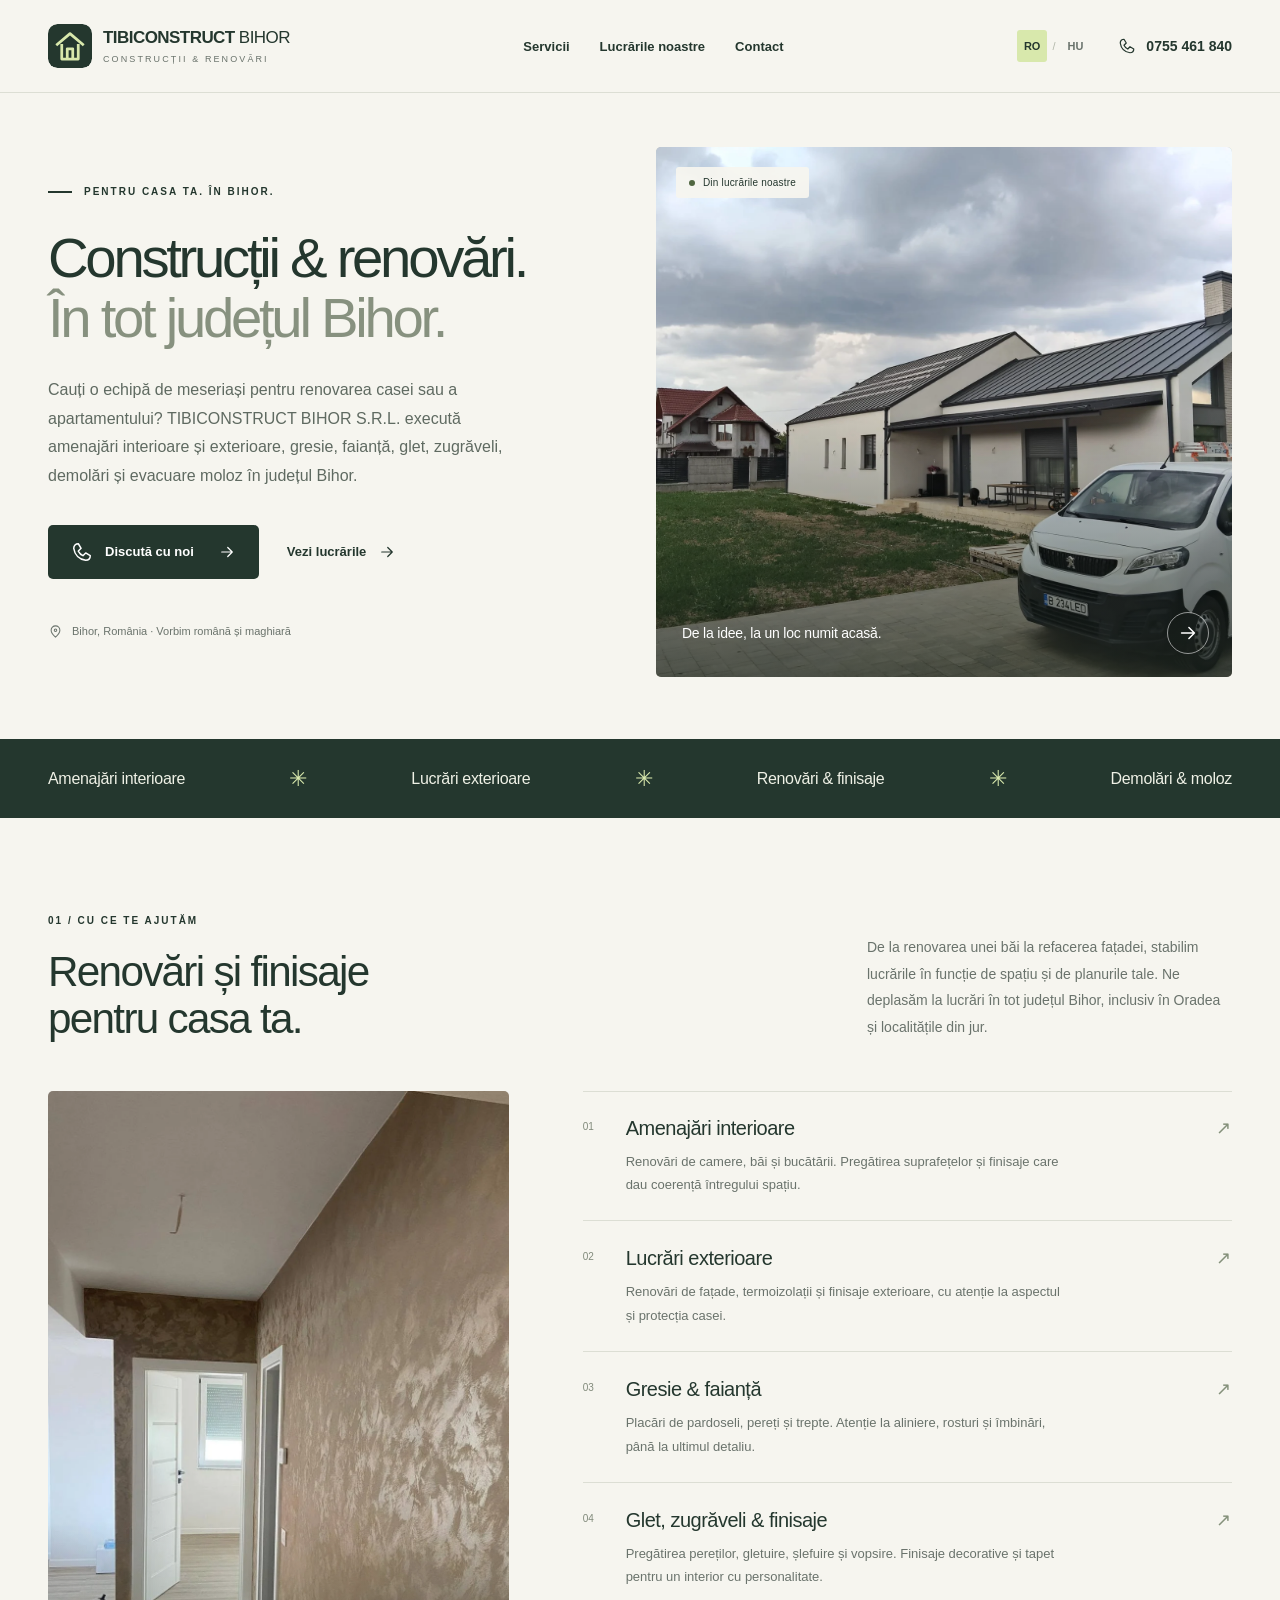
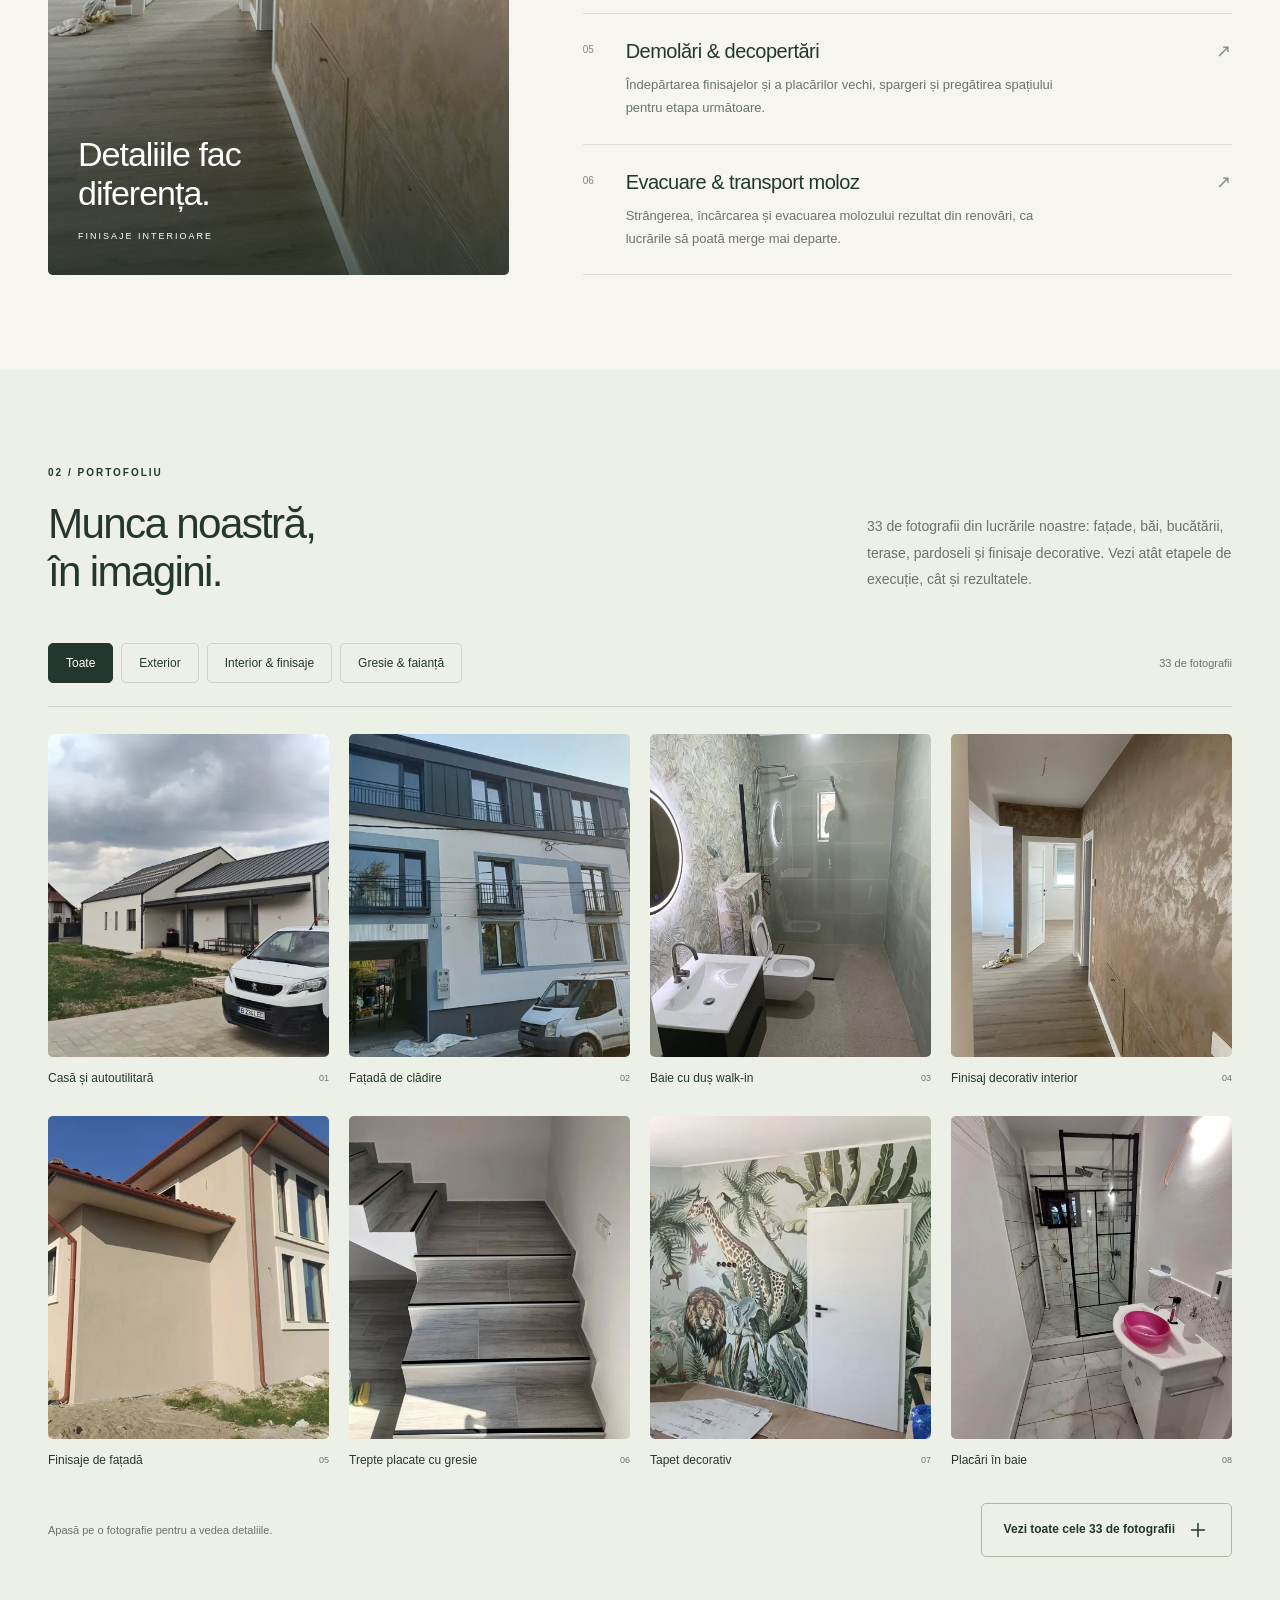
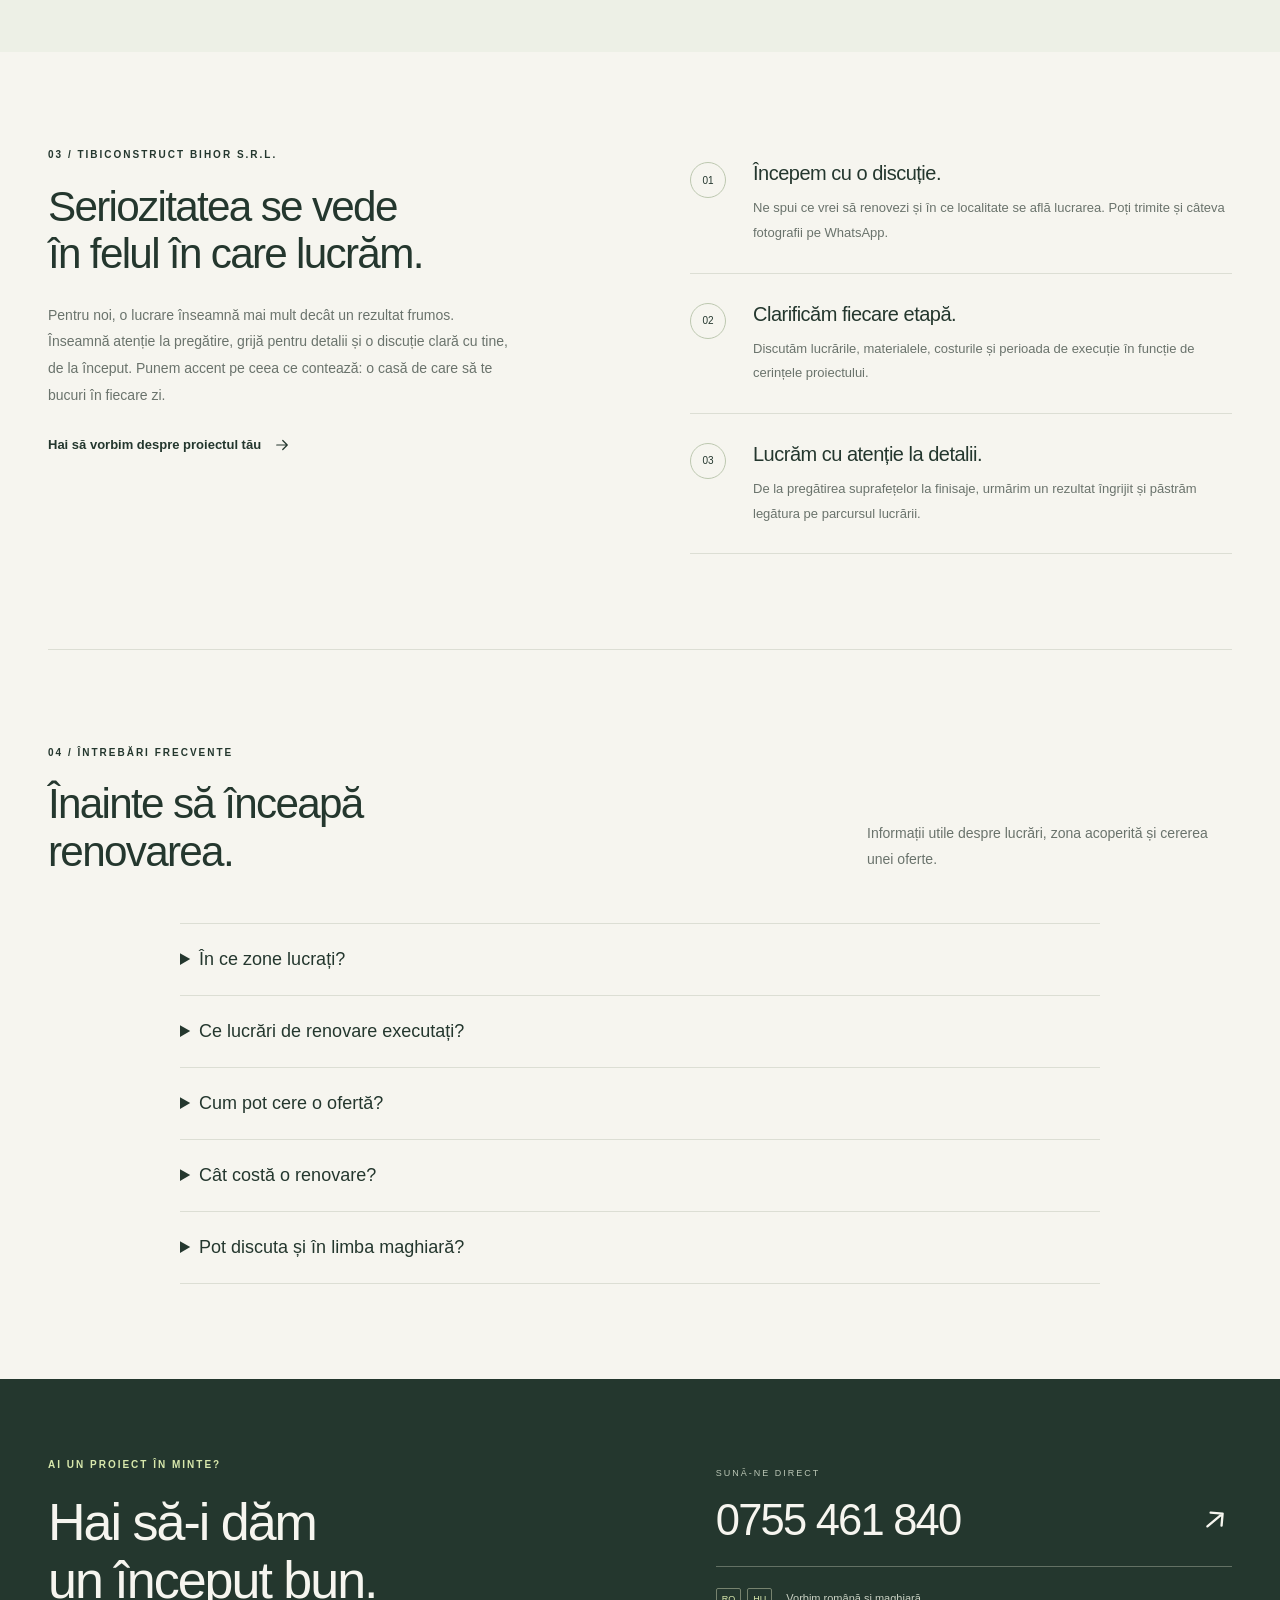
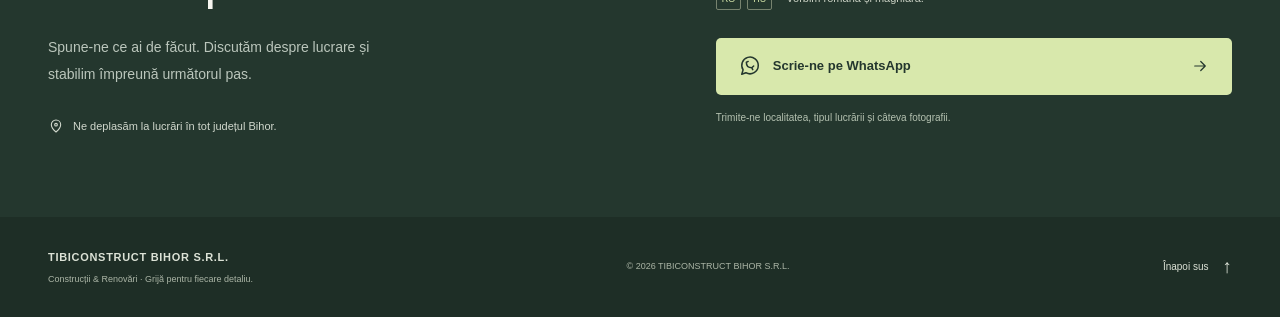
==== commit ff0a4c3e: "Improve Bihor search visibility, add static Hungarian page and Search Console verification" ====
--- a/index.html
+++ b/index.html
@@ -4,10 +4,10 @@
   <meta charset="utf-8">
   <meta name="viewport" content="width=device-width, initial-scale=1">
   <meta name="theme-color" content="#24372e">
-  <title>TIBICONSTRUCT BIHOR S.R.L. | Construcții & Renovări</title>
-  <meta name="description" content="TIBICONSTRUCT BIHOR S.R.L. — lucrări interioare și exterioare în Bihor. Gresie, faianță, glet, zugrăveli, demolări și evacuare moloz. Sună: 0755 461 840. Vorbim română și maghiară.">
-  <meta property="og:title" content="TIBICONSTRUCT BIHOR — Construcții & Renovări">
-  <meta property="og:description" content="Lucrări interioare și exterioare în Bihor. Descoperă lucrările noastre și hai să discutăm despre proiectul tău. 0755 461 840.">
+  <title>Construcții și renovări Bihor | TIBICONSTRUCT BIHOR</title>
+  <meta name="description" content="Renovări în tot județul Bihor: amenajări interioare și exterioare, gresie, faianță, glet, zugrăveli și demolări. Vezi lucrările. Sună: 0755 461 840.">
+  <meta property="og:title" content="Construcții și renovări Bihor | TIBICONSTRUCT BIHOR">
+  <meta property="og:description" content="Renovări în tot județul Bihor: amenajări interioare și exterioare, gresie, faianță, glet, zugrăveli și demolări. Vezi lucrările. Sună: 0755 461 840.">
   <meta property="og:type" content="website">
   <meta property="og:locale" content="ro_RO">
   <meta property="og:locale:alternate" content="hu_HU">
@@ -16,35 +16,35 @@
   <link rel="canonical" href="https://pascuianna90-arch.github.io/tibiconstruct-bihor/">
   <link rel="icon" href="favicon.svg" type="image/svg+xml">
   <link rel="preload" as="image" href="work-01.webp">
-  <link rel="stylesheet" href="styles.css">
+  <link rel="stylesheet" href="styles.css?v=seo1">
   <script src="photos.js?v=33" defer></script>
-  <script src="app.js?v=33" defer></script>
-  <script type="application/ld+json">{"@context":"https://schema.org","@type":"HomeAndConstructionBusiness","name":"TIBICONSTRUCT BIHOR S.R.L.","telephone":"+40755461840","areaServed":{"@type":"AdministrativeArea","name":"Bihor, România"},"url":"https://pascuianna90-arch.github.io/tibiconstruct-bihor/","image":"https://pascuianna90-arch.github.io/tibiconstruct-bihor/work-01.webp","knowsLanguage":["ro","hu"],"description":"Lucrări interioare și exterioare, gresie, faianță, glet, zugrăveli, demolări și evacuare moloz în Bihor."}</script>
-</head>
+  <script src="app.js?v=seo1" defer></script>
+  <script type="application/ld+json">{"@context": "https://schema.org", "@graph": [{"@type": "HomeAndConstructionBusiness", "@id": "https://pascuianna90-arch.github.io/tibiconstruct-bihor/#company", "name": "TIBICONSTRUCT BIHOR S.R.L.", "url": "https://pascuianna90-arch.github.io/tibiconstruct-bihor/", "telephone": "+40755461840", "image": "https://pascuianna90-arch.github.io/tibiconstruct-bihor/work-01.webp", "logo": "https://pascuianna90-arch.github.io/tibiconstruct-bihor/favicon.svg", "areaServed": {"@type": "AdministrativeArea", "name": "Bihor, România"}, "knowsLanguage": ["ro", "hu"], "description": "Renovări în tot județul Bihor: amenajări interioare și exterioare, gresie, faianță, glet, zugrăveli și demolări. Vezi lucrările. Sună: 0755 461 840.", "hasOfferCatalog": {"@type": "OfferCatalog", "name": "Servicii / Szolgáltatások", "itemListElement": [{"@type": "Offer", "itemOffered": {"@type": "Service", "name": "Amenajări interioare", "description": "Renovări de camere, băi și bucătării. Pregătirea suprafețelor și finisaje care dau coerență întregului spațiu.", "areaServed": {"@type": "AdministrativeArea", "name": "Bihor, România"}}}, {"@type": "Offer", "itemOffered": {"@type": "Service", "name": "Lucrări exterioare", "description": "Renovări de fațade, termoizolații și finisaje exterioare, cu atenție la aspectul și protecția casei.", "areaServed": {"@type": "AdministrativeArea", "name": "Bihor, România"}}}, {"@type": "Offer", "itemOffered": {"@type": "Service", "name": "Gresie & faianță", "description": "Placări de pardoseli, pereți și trepte. Atenție la aliniere, rosturi și îmbinări, până la ultimul detaliu.", "areaServed": {"@type": "AdministrativeArea", "name": "Bihor, România"}}}, {"@type": "Offer", "itemOffered": {"@type": "Service", "name": "Glet, zugrăveli & finisaje", "description": "Pregătirea pereților, gletuire, șlefuire și vopsire. Finisaje decorative și tapet pentru un interior cu personalitate.", "areaServed": {"@type": "AdministrativeArea", "name": "Bihor, România"}}}, {"@type": "Offer", "itemOffered": {"@type": "Service", "name": "Demolări & decopertări", "description": "Îndepărtarea finisajelor și a placărilor vechi, spargeri și pregătirea spațiului pentru etapa următoare.", "areaServed": {"@type": "AdministrativeArea", "name": "Bihor, România"}}}, {"@type": "Offer", "itemOffered": {"@type": "Service", "name": "Evacuare & transport moloz", "description": "Strângerea, încărcarea și evacuarea molozului rezultat din renovări, ca lucrările să poată merge mai departe.", "areaServed": {"@type": "AdministrativeArea", "name": "Bihor, România"}}}]}}, {"@type": "WebPage", "@id": "https://pascuianna90-arch.github.io/tibiconstruct-bihor/#webpage", "url": "https://pascuianna90-arch.github.io/tibiconstruct-bihor/", "name": "Construcții și renovări Bihor | TIBICONSTRUCT BIHOR", "inLanguage": "ro", "about": {"@id": "https://pascuianna90-arch.github.io/tibiconstruct-bihor/#company"}}]}</script>
+<link rel="alternate" hreflang="ro" href="https://pascuianna90-arch.github.io/tibiconstruct-bihor/"><link rel="alternate" hreflang="hu" href="https://pascuianna90-arch.github.io/tibiconstruct-bihor/hu.html"><link rel="alternate" hreflang="x-default" href="https://pascuianna90-arch.github.io/tibiconstruct-bihor/"><meta name="google-site-verification" content="sbTuwsCFwWC_OXNdfY-lcqjUby7at1sxFHqVlZcpsYw"><meta name="robots" content="index,follow,max-image-preview:large"></head>
 <body>
   <a href="#main" class="skip-link" data-t="skip">Sari la conținut</a>
   <svg class="svg-defs" xmlns="http://www.w3.org/2000/svg" aria-hidden="true"><defs>
-    <symbol id="i-arrow" viewBox="0 0 24 24"><path d="M5 12h14m-6-6 6 6-6 6"/></symbol>
-    <symbol id="i-phone" viewBox="0 0 24 24"><path d="m8 3 3 5-3 3c1.5 3 2.5 4 5 5l3-3 5 3c0 3-2 5-5 5C9 20 4 15 3 8c0-3 2-5 5-5Z"/></symbol>
-    <symbol id="i-chat" viewBox="0 0 24 24"><path d="M21 11.5a9 9 0 0 1-13.5 7.8L3 21l1.5-4.8A9 9 0 1 1 21 11.5Z"/><path d="M8 8c0 4 2 6 6 6l2-2m-8-4 2-1m4 7 1 2"/></symbol>
-    <symbol id="i-location" viewBox="0 0 24 24"><path d="M19 10c0 5-7 11-7 11S5 15 5 10a7 7 0 1 1 14 0Z"/><circle cx="12" cy="10" r="2"/></symbol>
-    <symbol id="i-plus" viewBox="0 0 24 24"><path d="M12 5v14M5 12h14"/></symbol>
-    <symbol id="i-close" viewBox="0 0 24 24"><path d="m6 6 12 12M6 18 18 6"/></symbol>
-    <symbol id="i-check" viewBox="0 0 24 24"><path d="m5 12 4 4L19 6"/></symbol>
+    <symbol id="i-arrow" viewbox="0 0 24 24"><path d="M5 12h14m-6-6 6 6-6 6"></path></symbol>
+    <symbol id="i-phone" viewbox="0 0 24 24"><path d="m8 3 3 5-3 3c1.5 3 2.5 4 5 5l3-3 5 3c0 3-2 5-5 5C9 20 4 15 3 8c0-3 2-5 5-5Z"></path></symbol>
+    <symbol id="i-chat" viewbox="0 0 24 24"><path d="M21 11.5a9 9 0 0 1-13.5 7.8L3 21l1.5-4.8A9 9 0 1 1 21 11.5Z"></path><path d="M8 8c0 4 2 6 6 6l2-2m-8-4 2-1m4 7 1 2"></path></symbol>
+    <symbol id="i-location" viewbox="0 0 24 24"><path d="M19 10c0 5-7 11-7 11S5 15 5 10a7 7 0 1 1 14 0Z"></path><circle cx="12" cy="10" r="2"></circle></symbol>
+    <symbol id="i-plus" viewbox="0 0 24 24"><path d="M12 5v14M5 12h14"></path></symbol>
+    <symbol id="i-close" viewbox="0 0 24 24"><path d="m6 6 12 12M6 18 18 6"></path></symbol>
+    <symbol id="i-check" viewbox="0 0 24 24"><path d="m5 12 4 4L19 6"></path></symbol>
   </defs></svg>
 
   <header class="site-header">
     <div class="container header-inner">
       <a class="brand" href="#" aria-label="TIBICONSTRUCT BIHOR — Acasă">
         <img class="brand-icon" src="favicon.svg" alt="" width="44" height="44">
-        <span><strong>TIBICONSTRUCT <span>BIHOR</span></strong><small data-t="brandSub">CONSTRUCȚII & RENOVĂRI</small></span>
+        <span><strong>TIBICONSTRUCT <span>BIHOR</span></strong><small data-t="brandSub">CONSTRUCȚII &amp; RENOVĂRI</small></span>
       </a>
       <nav class="desktop-nav" aria-label="Navigație principală" data-aria="navLabel">
         <a href="#servicii" data-t="navServices">Servicii</a><a href="#lucrari" data-t="navWork">Lucrările noastre</a><a href="#contact" data-t="navContact">Contact</a>
       </nav>
       <div class="header-actions">
-        <div class="languages" role="group" aria-label="Limba / Nyelv"><button type="button" data-lang="ro" lang="ro" aria-label="Română" aria-pressed="true">RO</button><span>/</span><button type="button" data-lang="hu" lang="hu" aria-label="Magyar" aria-pressed="false">HU</button></div>
-        <a class="header-phone" href="tel:+40755461840"><svg class="icon"><use href="#i-phone"/></svg><span>0755 461 840</span></a>
+        <div class="languages" role="group" aria-label="Limba / Nyelv"><a data-lang="ro" lang="ro" aria-label="Română" href="./" hreflang="ro" aria-current="page">RO</a><span>/</span><a data-lang="hu" lang="hu" aria-label="Magyar" href="hu.html" hreflang="hu">HU</a></div>
+        <a class="header-phone" href="tel:+40755461840"><svg class="icon"><use href="#i-phone"></use></svg><span>0755 461 840</span></a>
       </div>
     </div>
   </header>
@@ -53,56 +53,55 @@
     <section class="hero container">
       <div class="hero-copy">
         <div class="eyebrow"><span class="tiny-line"></span><span data-t="heroEyebrow">PENTRU CASA TA. ÎN BIHOR.</span></div>
-        <h1><span data-t="heroTitle1">Construim atent.</span><br><span class="muted-title" data-t="heroTitle2">Renovăm cu grijă.</span></h1>
-        <p class="hero-description" data-t="heroDescription">O casă reușită începe cu lucrări bine făcute. De la pregătirea spațiului la ultimul finisaj, ne ocupăm de renovări interioare și exterioare în județul Bihor.</p>
-        <div class="hero-buttons"><a href="tel:+40755461840" class="button button-dark"><svg class="icon"><use href="#i-phone"/></svg><span data-t="heroCall">Discută cu noi</span><svg class="icon arrow"><use href="#i-arrow"/></svg></a><a href="#lucrari" class="text-link"><span data-t="heroWork">Vezi lucrările</span><svg class="icon"><use href="#i-arrow"/></svg></a></div>
-        <div class="hero-footnote"><svg class="icon"><use href="#i-location"/></svg><span data-t="heroFootnote">Bihor, România · Vorbim română și maghiară</span></div>
+        <h1><span data-t="heroTitle1">Construcții &amp; renovări.</span><br><span class="muted-title" data-t="heroTitle2">În tot județul Bihor.</span></h1>
+        <p class="hero-description" data-t="heroDescription">Cauți o echipă de meseriași pentru renovarea casei sau a apartamentului? TIBICONSTRUCT BIHOR S.R.L. execută amenajări interioare și exterioare, gresie, faianță, glet, zugrăveli, demolări și evacuare moloz în județul Bihor.</p>
+        <div class="hero-buttons"><a href="tel:+40755461840" class="button button-dark"><svg class="icon"><use href="#i-phone"></use></svg><span data-t="heroCall">Discută cu noi</span><svg class="icon arrow"><use href="#i-arrow"></use></svg></a><a href="#lucrari" class="text-link"><span data-t="heroWork">Vezi lucrările</span><svg class="icon"><use href="#i-arrow"></use></svg></a></div>
+        <div class="hero-footnote"><svg class="icon"><use href="#i-location"></use></svg><span data-t="heroFootnote">Bihor, România · Vorbim română și maghiară</span></div>
       </div>
       <figure class="hero-visual">
         <img src="work-01.webp" alt="Casă renovată și autoutilitară albă" data-alt="heroAlt" width="1800" height="1350" fetchpriority="high">
         <span class="image-tag"><span class="status-dot"></span><span data-t="heroImageTag">Din lucrările noastre</span></span>
-        <figcaption><span data-t="heroCaption">De la idee, la un loc numit acasă.</span><a href="#lucrari" aria-label="Vezi galeria" data-aria="galleryLink"><svg class="icon"><use href="#i-arrow"/></svg></a></figcaption>
+        <figcaption><span data-t="heroCaption">De la idee, la un loc numit acasă.</span><a href="#lucrari" aria-label="Vezi galeria" data-aria="galleryLink"><svg class="icon"><use href="#i-arrow"></use></svg></a></figcaption>
       </figure>
     </section>
 
-    <div class="scope-strip"><div class="container scope-inner"><span data-t="scope1">Amenajări interioare</span><span class="star" aria-hidden="true">✳</span><span data-t="scope2">Lucrări exterioare</span><span class="star" aria-hidden="true">✳</span><span data-t="scope3">Renovări & finisaje</span><span class="star" aria-hidden="true">✳</span><span data-t="scope4">Demolări & moloz</span></div></div>
+    <div class="scope-strip"><div class="container scope-inner"><span data-t="scope1">Amenajări interioare</span><span class="star" aria-hidden="true">✳</span><span data-t="scope2">Lucrări exterioare</span><span class="star" aria-hidden="true">✳</span><span data-t="scope3">Renovări &amp; finisaje</span><span class="star" aria-hidden="true">✳</span><span data-t="scope4">Demolări &amp; moloz</span></div></div>
 
     <section class="services section container" id="servicii">
-      <div class="section-heading"><div><p class="eyebrow" data-t="servicesEyebrow">01 / CU CE TE AJUTĂM</p><h2 data-t="servicesTitle">Un partener pentru<br>lucrările casei tale.</h2></div><p class="section-intro" data-t="servicesIntro">Fie că renovezi o cameră, o baie sau exteriorul casei, fiecare etapă contează. Stabilim împreună lucrările necesare, în funcție de spațiul și planurile tale.</p></div>
+      <div class="section-heading"><div><p class="eyebrow" data-t="servicesEyebrow">01 / CU CE TE AJUTĂM</p><h2 data-t="servicesTitle">Renovări și finisaje<br>pentru casa ta.</h2></div><p class="section-intro" data-t="servicesIntro">De la renovarea unei băi la refacerea fațadei, stabilim lucrările în funcție de spațiu și de planurile tale. Ne deplasăm la lucrări în tot județul Bihor, inclusiv în Oradea și localitățile din jur.</p></div>
       <div class="services-layout">
         <figure class="service-picture"><img src="work-04.webp" alt="Finisaj decorativ și pardoseală într-un hol" data-alt="servicesAlt" width="1200" height="1600" loading="lazy"><figcaption><span data-t="servicesCaption">Detaliile fac diferența.</span><span class="picture-label" data-t="servicesCaptionSmall">FINISAJE INTERIOARE</span></figcaption></figure>
         <div class="service-list">
           <article class="service-row"><span class="service-number">01</span><div><h3 data-t="service1Title">Amenajări interioare</h3><p data-t="service1Text">Renovări de camere, băi și bucătării. Pregătirea suprafețelor și finisaje care dau coerență întregului spațiu.</p></div><span class="row-mark" aria-hidden="true">↗</span></article>
           <article class="service-row"><span class="service-number">02</span><div><h3 data-t="service2Title">Lucrări exterioare</h3><p data-t="service2Text">Renovări de fațade, termoizolații și finisaje exterioare, cu atenție la aspectul și protecția casei.</p></div><span class="row-mark" aria-hidden="true">↗</span></article>
-          <article class="service-row"><span class="service-number">03</span><div><h3 data-t="service3Title">Gresie & faianță</h3><p data-t="service3Text">Placări de pardoseli, pereți și trepte. Atenție la aliniere, rosturi și îmbinări, până la ultimul detaliu.</p></div><span class="row-mark" aria-hidden="true">↗</span></article>
-          <article class="service-row"><span class="service-number">04</span><div><h3 data-t="service4Title">Glet, zugrăveli & finisaje</h3><p data-t="service4Text">Pregătirea pereților, gletuire, șlefuire și vopsire. Finisaje decorative și tapet pentru un interior cu personalitate.</p></div><span class="row-mark" aria-hidden="true">↗</span></article>
-          <article class="service-row"><span class="service-number">05</span><div><h3 data-t="service5Title">Demolări & decopertări</h3><p data-t="service5Text">Îndepărtarea finisajelor și a placărilor vechi, spargeri și pregătirea spațiului pentru etapa următoare.</p></div><span class="row-mark" aria-hidden="true">↗</span></article>
-          <article class="service-row"><span class="service-number">06</span><div><h3 data-t="service6Title">Evacuare & transport moloz</h3><p data-t="service6Text">Strângerea, încărcarea și evacuarea molozului rezultat din renovări, ca lucrările să poată merge mai departe.</p></div><span class="row-mark" aria-hidden="true">↗</span></article>
+          <article class="service-row"><span class="service-number">03</span><div><h3 data-t="service3Title">Gresie &amp; faianță</h3><p data-t="service3Text">Placări de pardoseli, pereți și trepte. Atenție la aliniere, rosturi și îmbinări, până la ultimul detaliu.</p></div><span class="row-mark" aria-hidden="true">↗</span></article>
+          <article class="service-row"><span class="service-number">04</span><div><h3 data-t="service4Title">Glet, zugrăveli &amp; finisaje</h3><p data-t="service4Text">Pregătirea pereților, gletuire, șlefuire și vopsire. Finisaje decorative și tapet pentru un interior cu personalitate.</p></div><span class="row-mark" aria-hidden="true">↗</span></article>
+          <article class="service-row"><span class="service-number">05</span><div><h3 data-t="service5Title">Demolări &amp; decopertări</h3><p data-t="service5Text">Îndepărtarea finisajelor și a placărilor vechi, spargeri și pregătirea spațiului pentru etapa următoare.</p></div><span class="row-mark" aria-hidden="true">↗</span></article>
+          <article class="service-row"><span class="service-number">06</span><div><h3 data-t="service6Title">Evacuare &amp; transport moloz</h3><p data-t="service6Text">Strângerea, încărcarea și evacuarea molozului rezultat din renovări, ca lucrările să poată merge mai departe.</p></div><span class="row-mark" aria-hidden="true">↗</span></article>
         </div>
       </div>
     </section>
 
     <section class="portfolio section" id="lucrari"><div class="container">
-      <div class="section-heading"><div><p class="eyebrow" data-t="workEyebrow">02 / PORTOFOLIU</p><h2 data-t="workTitle">Munca noastră,<br>în imagini.</h2></div><p class="section-intro" data-t="workIntro">Case, interioare și detalii de finisaj. Fotografii din lucrările noastre, de la etapele de lucru la rezultatul final.</p></div>
-      <div class="gallery-toolbar"><div class="filters" role="group" aria-label="Filtrează fotografiile" data-aria="filterLabel"><button type="button" data-filter="all" aria-pressed="true" data-t="filterAll">Toate</button><button type="button" data-filter="exterior" aria-pressed="false" data-t="filterExterior">Exterior</button><button type="button" data-filter="interior" aria-pressed="false" data-t="filterInterior">Interior & finisaje</button><button type="button" data-filter="tiles" aria-pressed="false" data-t="filterTiles">Gresie & faianță</button></div><p id="photo-count" class="photo-count" aria-live="polite">33 de fotografii</p></div>
-      <div class="gallery-grid" id="gallery"></div>
-      <noscript><p>Pentru galeria interactivă, activează JavaScript. / Az interaktív galériához engedélyezd a JavaScriptet.</p><p><a href="work-01.webp">Vezi fotografia principală / Nyitókép megtekintése</a></p></noscript>
-      <div class="gallery-bottom"><p data-t="galleryHint">Apasă pe o fotografie pentru a vedea detaliile.</p><button type="button" class="button button-outline" id="show-more"><span data-t="showAll">Vezi toate cele 33 de fotografii</span><svg class="icon"><use href="#i-plus"/></svg></button></div>
+      <div class="section-heading"><div><p class="eyebrow" data-t="workEyebrow">02 / PORTOFOLIU</p><h2 data-t="workTitle">Munca noastră,<br>în imagini.</h2></div><p class="section-intro" data-t="workIntro">33 de fotografii din lucrările noastre: fațade, băi, bucătării, terase, pardoseli și finisaje decorative. Vezi atât etapele de execuție, cât și rezultatele.</p></div>
+      <div class="gallery-toolbar"><div class="filters" role="group" aria-label="Filtrează fotografiile" data-aria="filterLabel"><button type="button" data-filter="all" aria-pressed="true" data-t="filterAll">Toate</button><button type="button" data-filter="exterior" aria-pressed="false" data-t="filterExterior">Exterior</button><button type="button" data-filter="interior" aria-pressed="false" data-t="filterInterior">Interior &amp; finisaje</button><button type="button" data-filter="tiles" aria-pressed="false" data-t="filterTiles">Gresie &amp; faianță</button></div><p id="photo-count" class="photo-count" aria-live="polite">33 de fotografii</p></div>
+      <div class="gallery-grid" id="gallery"><figure class="gallery-item"><a href="work-01.webp" aria-label="Casă și autoutilitară"><img src="work-01-thumb.webp" alt="Casă și autoutilitară" width="2048" height="1536" loading="lazy" decoding="async"></a><figcaption><span>Casă și autoutilitară</span><span>01</span></figcaption></figure><figure class="gallery-item"><a href="work-02.webp" aria-label="Fațadă de clădire"><img src="work-02-thumb.webp" alt="Fațadă de clădire" width="2048" height="1536" loading="lazy" decoding="async"></a><figcaption><span>Fațadă de clădire</span><span>02</span></figcaption></figure><figure class="gallery-item"><a href="work-03.webp" aria-label="Baie cu duș walk-in"><img src="work-03-thumb.webp" alt="Baie cu duș walk-in" width="1536" height="2048" loading="lazy" decoding="async"></a><figcaption><span>Baie cu duș walk-in</span><span>03</span></figcaption></figure><figure class="gallery-item"><a href="work-04.webp" aria-label="Finisaj decorativ interior"><img src="work-04-thumb.webp" alt="Finisaj decorativ interior" width="1200" height="1600" loading="lazy" decoding="async"></a><figcaption><span>Finisaj decorativ interior</span><span>04</span></figcaption></figure><figure class="gallery-item"><a href="work-05.webp" aria-label="Finisaje de fațadă"><img src="work-05-thumb.webp" alt="Finisaje de fațadă" width="2048" height="1536" loading="lazy" decoding="async"></a><figcaption><span>Finisaje de fațadă</span><span>05</span></figcaption></figure><figure class="gallery-item"><a href="work-06.webp" aria-label="Trepte placate cu gresie"><img src="work-06-thumb.webp" alt="Trepte placate cu gresie" width="1200" height="1600" loading="lazy" decoding="async"></a><figcaption><span>Trepte placate cu gresie</span><span>06</span></figcaption></figure><figure class="gallery-item"><a href="work-07.webp" aria-label="Tapet decorativ"><img src="work-07-thumb.webp" alt="Tapet decorativ" width="2048" height="1536" loading="lazy" decoding="async"></a><figcaption><span>Tapet decorativ</span><span>07</span></figcaption></figure><figure class="gallery-item"><a href="work-08.webp" aria-label="Placări în baie"><img src="work-08-thumb.webp" alt="Placări în baie" width="1500" height="2000" loading="lazy" decoding="async"></a><figcaption><span>Placări în baie</span><span>08</span></figcaption></figure><figure class="gallery-item"><a href="work-09.webp" aria-label="Termoizolație în lucru"><img src="work-09-thumb.webp" alt="Termoizolație în lucru" width="2048" height="1536" loading="lazy" decoding="async"></a><figcaption><span>Termoizolație în lucru</span><span>09</span></figcaption></figure><figure class="gallery-item"><a href="work-10.webp" aria-label="Lucrări exterioare pe schelă"><img src="work-10-thumb.webp" alt="Lucrări exterioare pe schelă" width="2048" height="1536" loading="lazy" decoding="async"></a><figcaption><span>Lucrări exterioare pe schelă</span><span>10</span></figcaption></figure><figure class="gallery-item"><a href="work-11.webp" aria-label="Fațadă și intrare"><img src="work-11-thumb.webp" alt="Fațadă și intrare" width="2048" height="1536" loading="lazy" decoding="async"></a><figcaption><span>Fațadă și intrare</span><span>11</span></figcaption></figure><figure class="gallery-item"><a href="work-12.webp" aria-label="Detalii de fațadă"><img src="work-12-thumb.webp" alt="Detalii de fațadă" width="2048" height="1536" loading="lazy" decoding="async"></a><figcaption><span>Detalii de fațadă</span><span>12</span></figcaption></figure><figure class="gallery-item"><a href="work-13.webp" aria-label="Lucrări la exteriorul casei"><img src="work-13-thumb.webp" alt="Lucrări la exteriorul casei" width="2048" height="1536" loading="lazy" decoding="async"></a><figcaption><span>Lucrări la exteriorul casei</span><span>13</span></figcaption></figure><figure class="gallery-item"><a href="work-14.webp" aria-label="Renovare la exterior"><img src="work-14-thumb.webp" alt="Renovare la exterior" width="1600" height="1200" loading="lazy" decoding="async"></a><figcaption><span>Renovare la exterior</span><span>14</span></figcaption></figure><figure class="gallery-item"><a href="work-15.webp" aria-label="Plafon de terasă"><img src="work-15-thumb.webp" alt="Plafon de terasă" width="720" height="960" loading="lazy" decoding="async"></a><figcaption><span>Plafon de terasă</span><span>15</span></figcaption></figure><figure class="gallery-item"><a href="work-16.webp" aria-label="Montaj de gresie"><img src="work-16-thumb.webp" alt="Montaj de gresie" width="1200" height="1600" loading="lazy" decoding="async"></a><figcaption><span>Montaj de gresie</span><span>16</span></figcaption></figure><figure class="gallery-item"><a href="work-17.webp" aria-label="Gresie și faianță în bucătărie"><img src="work-17-thumb.webp" alt="Gresie și faianță în bucătărie" width="1200" height="1600" loading="lazy" decoding="async"></a><figcaption><span>Gresie și faianță în bucătărie</span><span>17</span></figcaption></figure><figure class="gallery-item"><a href="work-18.webp" aria-label="Pardoseală și scară interioară"><img src="work-18-thumb.webp" alt="Pardoseală și scară interioară" width="900" height="1600" loading="lazy" decoding="async"></a><figcaption><span>Pardoseală și scară interioară</span><span>18</span></figcaption></figure><figure class="gallery-item"><a href="work-19.webp" aria-label="Baie cu gresie și faianță"><img src="work-19-thumb.webp" alt="Baie cu gresie și faianță" width="1536" height="2048" loading="lazy" decoding="async"></a><figcaption><span>Baie cu gresie și faianță</span><span>19</span></figcaption></figure><figure class="gallery-item"><a href="work-20.webp" aria-label="Placare de pardoseală în lucru"><img src="work-20-thumb.webp" alt="Placare de pardoseală în lucru" width="1200" height="1600" loading="lazy" decoding="async"></a><figcaption><span>Placare de pardoseală în lucru</span><span>20</span></figcaption></figure><figure class="gallery-item"><a href="work-21.webp" aria-label="Detaliu de trepte"><img src="work-21-thumb.webp" alt="Detaliu de trepte" width="1200" height="1600" loading="lazy" decoding="async"></a><figcaption><span>Detaliu de trepte</span><span>21</span></figcaption></figure><figure class="gallery-item"><a href="work-22.webp" aria-label="Detalii de placare lângă cadă"><img src="work-22-thumb.webp" alt="Detalii de placare lângă cadă" width="900" height="1600" loading="lazy" decoding="async"></a><figcaption><span>Detalii de placare lângă cadă</span><span>22</span></figcaption></figure><figure class="gallery-item"><a href="work-23.webp" aria-label="Faianță decorativă și duș"><img src="work-23-thumb.webp" alt="Faianță decorativă și duș" width="1536" height="2048" loading="lazy" decoding="async"></a><figcaption><span>Faianță decorativă și duș</span><span>23</span></figcaption></figure><figure class="gallery-item"><a href="work-24.webp" aria-label="Faianță de bucătărie"><img src="work-24-thumb.webp" alt="Faianță de bucătărie" width="1200" height="1600" loading="lazy" decoding="async"></a><figcaption><span>Faianță de bucătărie</span><span>24</span></figcaption></figure><figure class="gallery-item"><a href="work-25.webp" aria-label="Tapet cu motive botanice"><img src="work-25-thumb.webp" alt="Tapet cu motive botanice" width="2048" height="1536" loading="lazy" decoding="async"></a><figcaption><span>Tapet cu motive botanice</span><span>25</span></figcaption></figure><figure class="gallery-item"><a href="work-26.webp" aria-label="Pardoseală cu gresie"><img src="work-26-thumb.webp" alt="Pardoseală cu gresie" width="1152" height="2048" loading="lazy" decoding="async"></a><figcaption><span>Pardoseală cu gresie</span><span>26</span></figcaption></figure><figure class="gallery-item"><a href="work-27.webp" aria-label="Montaj de plăci ceramice"><img src="work-27-thumb.webp" alt="Montaj de plăci ceramice" width="1536" height="2048" loading="lazy" decoding="async"></a><figcaption><span>Montaj de plăci ceramice</span><span>27</span></figcaption></figure><figure class="gallery-item"><a href="work-28.webp" aria-label="Placare de perete în lucru"><img src="work-28-thumb.webp" alt="Placare de perete în lucru" width="1536" height="2048" loading="lazy" decoding="async"></a><figcaption><span>Placare de perete în lucru</span><span>28</span></figcaption></figure><figure class="gallery-item"><a href="work-29.webp" aria-label="Lucrări de fațadă în desfășurare"><img src="work-29-thumb.webp" alt="Lucrări de fațadă în desfășurare" width="960" height="720" loading="lazy" decoding="async"></a><figcaption><span>Lucrări de fațadă în desfășurare</span><span>29</span></figcaption></figure><figure class="gallery-item"><a href="work-30.webp" aria-label="Placări exterioare în jurul piscinei"><img src="work-30-thumb.webp" alt="Placări exterioare în jurul piscinei" width="1200" height="1600" loading="lazy" decoding="async"></a><figcaption><span>Placări exterioare în jurul piscinei</span><span>30</span></figcaption></figure><figure class="gallery-item"><a href="work-31.webp" aria-label="Renovare de fațadă"><img src="work-31-thumb.webp" alt="Renovare de fațadă" width="720" height="960" loading="lazy" decoding="async"></a><figcaption><span>Renovare de fațadă</span><span>31</span></figcaption></figure><figure class="gallery-item"><a href="work-32.webp" aria-label="Fațadă renovată"><img src="work-32-thumb.webp" alt="Fațadă renovată" width="528" height="960" loading="lazy" decoding="async"></a><figcaption><span>Fațadă renovată</span><span>32</span></figcaption></figure><figure class="gallery-item"><a href="work-33.webp" aria-label="Terasă placată lângă piscină"><img src="work-33-thumb.webp" alt="Terasă placată lângă piscină" width="1200" height="1600" loading="lazy" decoding="async"></a><figcaption><span>Terasă placată lângă piscină</span><span>33</span></figcaption></figure></div>
+      <div class="gallery-bottom"><p data-t="galleryHint">Apasă pe o fotografie pentru a vedea detaliile.</p><button type="button" class="button button-outline" id="show-more" hidden=""><span data-t="showAll">Vezi toate cele 33 de fotografii</span><svg class="icon"><use href="#i-plus"></use></svg></button></div>
     </div></section>
 
     <section class="about section container" id="despre">
-      <div class="about-heading"><p class="eyebrow" data-t="aboutEyebrow">03 / TIBICONSTRUCT BIHOR S.R.L.</p><h2 data-t="aboutTitle">Seriozitatea se vede<br>în felul în care lucrăm.</h2><p data-t="aboutText">Pentru noi, o lucrare înseamnă mai mult decât un rezultat frumos. Înseamnă atenție la pregătire, grijă pentru detalii și o discuție clară cu tine, de la început. Punem accent pe ceea ce contează: o casă de care să te bucuri în fiecare zi.</p><a href="#contact" class="text-link"><span data-t="aboutCta">Hai să vorbim despre proiectul tău</span><svg class="icon"><use href="#i-arrow"/></svg></a></div>
+      <div class="about-heading"><p class="eyebrow" data-t="aboutEyebrow">03 / TIBICONSTRUCT BIHOR S.R.L.</p><h2 data-t="aboutTitle">Seriozitatea se vede<br>în felul în care lucrăm.</h2><p data-t="aboutText">Pentru noi, o lucrare înseamnă mai mult decât un rezultat frumos. Înseamnă atenție la pregătire, grijă pentru detalii și o discuție clară cu tine, de la început. Punem accent pe ceea ce contează: o casă de care să te bucuri în fiecare zi.</p><a href="#contact" class="text-link"><span data-t="aboutCta">Hai să vorbim despre proiectul tău</span><svg class="icon"><use href="#i-arrow"></use></svg></a></div>
       <div class="steps"><article class="step"><span>01</span><div><h3 data-t="step1Title">Începem cu o discuție.</h3><p data-t="step1Text">Ne spui ce vrei să renovezi și în ce localitate se află lucrarea. Poți trimite și câteva fotografii pe WhatsApp.</p></div></article><article class="step"><span>02</span><div><h3 data-t="step2Title">Clarificăm fiecare etapă.</h3><p data-t="step2Text">Discutăm lucrările, materialele, costurile și perioada de execuție în funcție de cerințele proiectului.</p></div></article><article class="step"><span>03</span><div><h3 data-t="step3Title">Lucrăm cu atenție la detalii.</h3><p data-t="step3Text">De la pregătirea suprafețelor la finisaje, urmărim un rezultat îngrijit și păstrăm legătura pe parcursul lucrării.</p></div></article></div>
     </section>
 
-    <section class="contact" id="contact"><div class="container contact-inner">
-      <div class="contact-copy"><p class="eyebrow" data-t="contactEyebrow">AI UN PROIECT ÎN MINTE?</p><h2 data-t="contactTitle">Hai să-i dăm<br>un început bun.</h2><p data-t="contactText">Spune-ne ce ai de făcut. Discutăm despre lucrare și stabilim împreună următorul pas.</p><div class="contact-area"><svg class="icon"><use href="#i-location"/></svg><span data-t="contactArea">Lucrăm în județul Bihor, România.</span></div></div>
-      <div class="contact-details"><p class="contact-label" data-t="contactPhoneLabel">SUNĂ-NE DIRECT</p><a class="big-phone" href="tel:+40755461840">0755 461 840<svg class="icon"><use href="#i-arrow"/></svg></a><div class="contact-languages"><span>RO</span><span>HU</span><p data-t="contactLanguages">Vorbim română și maghiară.</p></div><a class="button button-lime whatsapp-link" href="https://wa.me/40755461840" target="_blank" rel="noopener noreferrer"><svg class="icon"><use href="#i-chat"/></svg><span data-t="contactWhatsApp">Scrie-ne pe WhatsApp</span><svg class="icon arrow"><use href="#i-arrow"/></svg></a><p class="contact-note" data-t="contactNote">Trimite-ne localitatea, tipul lucrării și câteva fotografii.</p></div>
+    <section class="faq-section section container" id="intrebari"><div class="section-heading"><div><p class="eyebrow" data-t="faqEyebrow">04 / ÎNTREBĂRI FRECVENTE</p><h2 data-t="faqTitle">Înainte să înceapă<br>renovarea.</h2></div><p class="section-intro" data-t="faqIntro">Informații utile despre lucrări, zona acoperită și cererea unei oferte.</p></div><div class="faq-list"><details><summary data-t="faqQ1">În ce zone lucrați?</summary><p data-t="faqA1">Lucrăm în tot județul Bihor, inclusiv în Oradea și localitățile din jur. Spune-ne localitatea și tipul lucrării, iar noi discutăm cu tine detaliile și disponibilitatea.</p></details><details><summary data-t="faqQ2">Ce lucrări de renovare executați?</summary><p data-t="faqA2">Executăm renovări interioare și exterioare, montaj de gresie și faianță, glet, zugrăveli, finisaje decorative, lucrări la fațade și termoizolații. Putem include demolările, decopertările și evacuarea molozului în lucrările stabilite împreună.</p></details><details><summary data-t="faqQ3">Cum pot cere o ofertă?</summary><p data-t="faqA3">Sună la 0755 461 840 sau trimite pe WhatsApp localitatea, câteva fotografii, suprafața aproximativă și ce dorești să renovezi. Clarificăm lucrările înainte de a stabili costurile și perioada de execuție.</p></details><details><summary data-t="faqQ4">Cât costă o renovare?</summary><p data-t="faqA4">Costul depinde de suprafață, starea suportului, pregătirea necesară, materialele alese și complexitatea lucrării. Discutăm concret aceste detalii pentru o ofertă potrivită proiectului tău.</p></details><details><summary data-t="faqQ5">Pot discuta și în limba maghiară?</summary><p data-t="faqA5">Da. Vorbim română și maghiară, atât la telefon, cât și în discuțiile despre lucrare.</p></details></div></section><section class="contact" id="contact"><div class="container contact-inner">
+      <div class="contact-copy"><p class="eyebrow" data-t="contactEyebrow">AI UN PROIECT ÎN MINTE?</p><h2 data-t="contactTitle">Hai să-i dăm<br>un început bun.</h2><p data-t="contactText">Spune-ne ce ai de făcut. Discutăm despre lucrare și stabilim împreună următorul pas.</p><div class="contact-area"><svg class="icon"><use href="#i-location"></use></svg><span data-t="contactArea">Ne deplasăm la lucrări în tot județul Bihor.</span></div></div>
+      <div class="contact-details"><p class="contact-label" data-t="contactPhoneLabel">SUNĂ-NE DIRECT</p><a class="big-phone" href="tel:+40755461840">0755 461 840<svg class="icon"><use href="#i-arrow"></use></svg></a><div class="contact-languages"><span>RO</span><span>HU</span><p data-t="contactLanguages">Vorbim română și maghiară.</p></div><a class="button button-lime whatsapp-link" href="https://wa.me/40755461840" target="_blank" rel="noopener noreferrer"><svg class="icon"><use href="#i-chat"></use></svg><span data-t="contactWhatsApp">Scrie-ne pe WhatsApp</span><svg class="icon arrow"><use href="#i-arrow"></use></svg></a><p class="contact-note" data-t="contactNote">Trimite-ne localitatea, tipul lucrării și câteva fotografii.</p></div>
     </div></section>
   </main>
 
-  <footer class="site-footer"><div class="container footer-inner"><div><strong>TIBICONSTRUCT BIHOR S.R.L.</strong><p data-t="footerTagline">Construcții & Renovări · Grijă pentru fiecare detaliu.</p></div><p class="copyright">© 2026 TIBICONSTRUCT BIHOR S.R.L.</p><a href="#" class="back-top"><span data-t="backTop">Înapoi sus</span><span aria-hidden="true">↑</span></a></div></footer>
-  <div class="mobile-contact"><a href="tel:+40755461840"><svg class="icon"><use href="#i-phone"/></svg><span data-t="mobileCall">Sună acum</span></a><a class="whatsapp-link" href="https://wa.me/40755461840" target="_blank" rel="noopener noreferrer"><svg class="icon"><use href="#i-chat"/></svg><span>WhatsApp</span></a></div>
-  <dialog id="lightbox" class="lightbox" aria-label="Galerie foto" data-aria="lightboxLabel"><div class="lightbox-top"><span id="lightbox-count"></span><button class="icon-button" id="lightbox-close" type="button" aria-label="Închide galeria" data-aria="closeLabel"><svg class="icon"><use href="#i-close"/></svg></button></div><div class="lightbox-stage"><button class="icon-button lightbox-prev" id="lightbox-prev" type="button" aria-label="Fotografia anterioară" data-aria="prevLabel"><svg class="icon"><use href="#i-arrow"/></svg></button><img id="lightbox-image" alt=""><button class="icon-button lightbox-next" id="lightbox-next" type="button" aria-label="Fotografia următoare" data-aria="nextLabel"><svg class="icon"><use href="#i-arrow"/></svg></button></div><p id="lightbox-caption"></p></dialog>
+  <footer class="site-footer"><div class="container footer-inner"><div><strong>TIBICONSTRUCT BIHOR S.R.L.</strong><p data-t="footerTagline">Construcții &amp; Renovări · Grijă pentru fiecare detaliu.</p></div><p class="copyright">© 2026 TIBICONSTRUCT BIHOR S.R.L.</p><a href="#" class="back-top"><span data-t="backTop">Înapoi sus</span><span aria-hidden="true">↑</span></a></div></footer>
+  <div class="mobile-contact"><a href="tel:+40755461840"><svg class="icon"><use href="#i-phone"></use></svg><span data-t="mobileCall">Sună acum</span></a><a class="whatsapp-link" href="https://wa.me/40755461840" target="_blank" rel="noopener noreferrer"><svg class="icon"><use href="#i-chat"></use></svg><span>WhatsApp</span></a></div>
+  <dialog id="lightbox" class="lightbox" aria-label="Galerie foto" data-aria="lightboxLabel"><div class="lightbox-top"><span id="lightbox-count"></span><button class="icon-button" id="lightbox-close" type="button" aria-label="Închide galeria" data-aria="closeLabel"><svg class="icon"><use href="#i-close"></use></svg></button></div><div class="lightbox-stage"><button class="icon-button lightbox-prev" id="lightbox-prev" type="button" aria-label="Fotografia anterioară" data-aria="prevLabel"><svg class="icon"><use href="#i-arrow"></use></svg></button><img id="lightbox-image" alt=""><button class="icon-button lightbox-next" id="lightbox-next" type="button" aria-label="Fotografia următoare" data-aria="nextLabel"><svg class="icon"><use href="#i-arrow"></use></svg></button></div><p id="lightbox-caption"></p></dialog>
 </body>
-</html>
+</html>
--- a/styles.css
+++ b/styles.css
@@ -1,9 +1,11 @@
-@charset "UTF-8";
-:root{--paper:#f6f5ef;--white:#fff;--ink:#24372e;--muted:#6a736c;--line:#dcded4;--accent:#d8e8ac;--soft:#edf0e6;--radius:5px;--page:1280px;color-scheme:light;font-family:Arial,Helvetica,sans-serif;color:var(--ink);background:var(--paper)}
-*{box-sizing:border-box}html{scroll-behavior:smooth;scroll-padding-top:110px}body{margin:0;-webkit-font-smoothing:antialiased}a{color:inherit;text-decoration:none}button{font:inherit;color:inherit;cursor:pointer}img{display:block;max-width:100%}figure,p,h1,h2,h3{margin:0}button,a{-webkit-tap-highlight-color:transparent}button:focus-visible,a:focus-visible{outline:3px solid #a07636;outline-offset:5px}button[hidden]{display:none}.container{width:min(var(--page),calc(100% - 96px));margin-inline:auto}.icon{width:22px;height:22px;fill:none;stroke:currentColor;stroke-width:1.65;stroke-linecap:round;stroke-linejoin:round;flex-shrink:0}.svg-defs{position:absolute;width:0;height:0;overflow:hidden}.skip-link{position:fixed;top:-100px;left:20px;z-index:100;background:var(--ink);color:white;padding:16px}.skip-link:focus{top:10px}.site-header{background:rgba(246,245,239,.97);border-bottom:1px solid var(--line);position:sticky;top:0;z-index:20}.header-inner{height:92px;display:flex;align-items:center;gap:32px;justify-content:space-between}.brand{display:flex;align-items:center;gap:11px;flex-shrink:0}.brand-icon{border-radius:9px}.brand strong{font-size:17px;letter-spacing:-.55px;display:block}.brand strong span{font-weight:500}.brand small{display:block;font-size:9px;letter-spacing:2.1px;margin-top:6px;color:var(--muted)}.desktop-nav{display:flex;gap:30px;font-size:13px;font-weight:600}.desktop-nav a{padding-block:18px;transition:color .2s}.desktop-nav a:hover{color:#758a47}.header-actions{display:flex;align-items:center;gap:28px}.languages{display:flex;align-items:center;gap:5px;font-size:11px}.languages button{border:0;background:transparent;padding:10px 7px;color:var(--muted);font-weight:700;border-radius:3px}.languages button[aria-pressed=true]{color:var(--ink);background:var(--accent)}.languages>span{color:#b4b8ab}.header-phone{display:flex;align-items:center;gap:10px;font-size:14px;font-weight:700}.header-phone .icon{width:18px}.hero{display:grid;grid-template-columns:1fr 1.04fr;gap:54px;align-items:center;padding-block:54px 62px}.hero-copy{padding:24px 0}.eyebrow{font-size:10px;letter-spacing:2px;font-weight:700;line-height:1.6;display:flex;align-items:center;gap:12px}.tiny-line{width:24px;height:2px;background:var(--ink)}h1{font-size:clamp(44px,4.4vw,67px);line-height:1.06;letter-spacing:-3.3px;font-weight:500;margin-top:28px}.muted-title{color:#87917f}.hero-description{font-size:16px;line-height:1.8;max-width:460px;color:#5f6a61;margin-top:28px}.hero-buttons{display:flex;gap:28px;align-items:center;margin-top:34px}.button{border:1px solid transparent;display:inline-flex;min-height:54px;align-items:center;justify-content:center;gap:12px;padding:15px 22px;font-size:13px;font-weight:600;border-radius:var(--radius);line-height:1.3;transition:background .2s,transform .2s}.button:hover{transform:translateY(-2px)}.button-dark{background:var(--ink);color:white}.button-dark:hover{background:#3a5043}.button .arrow{margin-left:12px;width:18px}.text-link{font-size:13px;display:inline-flex;gap:12px;align-items:center;font-weight:600;line-height:1.5}.text-link .icon{width:18px;transition:transform .2s}.text-link:hover .icon{transform:translateX(4px)}.hero-footnote{display:flex;align-items:center;gap:9px;margin-top:44px;color:var(--muted);font-size:11px;line-height:1.5}.hero-footnote .icon{width:15px;height:15px}.hero-visual{height:530px;position:relative;overflow:hidden;border-radius:var(--radius);background:#bfc5bc}.hero-visual>img{width:100%;height:100%;object-fit:cover;object-position:64% 50%}.hero-visual:after{content:"";position:absolute;inset:50% 0 0;background:linear-gradient(transparent,rgba(20,30,24,.64));pointer-events:none}.image-tag{display:flex;align-items:center;gap:8px;position:absolute;top:20px;left:20px;padding:10px 13px;background:rgba(247,246,240,.94);font-size:10px;letter-spacing:.2px;border-radius:3px}.status-dot{width:6px;height:6px;border-radius:50%;background:#506741}.hero-visual figcaption{position:absolute;bottom:23px;left:26px;right:23px;display:flex;align-items:center;justify-content:space-between;gap:20px;color:white;z-index:1;font-size:14px;letter-spacing:-.2px}.hero-visual figcaption a{width:42px;height:42px;border:1px solid #ffffff8a;border-radius:50%;display:grid;place-items:center}.hero-visual figcaption a:hover{background:#ffffff25}.scope-strip{background:var(--ink);color:#eff1e6}.scope-inner{min-height:79px;display:flex;justify-content:space-between;align-items:center;gap:20px;font-size:16px;letter-spacing:-.3px}.star{font-size:22px;font-weight:400;color:var(--accent)}.section{padding-block:95px}.section-heading{display:flex;justify-content:space-between;align-items:flex-end;gap:60px;margin-bottom:48px}.section-heading h2{margin-top:19px}h2{font-size:clamp(34px,3.3vw,46px);line-height:1.12;letter-spacing:-1.7px;font-weight:500}h3{font-size:20px;line-height:1.3;letter-spacing:-.5px;font-weight:500}.section-intro{max-width:365px;color:var(--muted);font-size:14px;line-height:1.9;padding-bottom:2px}.services-layout{display:grid;grid-template-columns:.83fr 1.17fr;gap:74px;align-items:stretch}.service-picture{position:relative;overflow:hidden;border-radius:var(--radius);min-height:610px;max-height:790px}.service-picture img{width:100%;height:100%;object-fit:cover;object-position:50% 54%}.service-picture:after{content:"";position:absolute;inset:55% 0 0;background:linear-gradient(transparent,#1d2b26b5);pointer-events:none}.service-picture figcaption{position:absolute;left:30px;bottom:34px;right:25px;color:white;z-index:1}.service-picture figcaption>span:first-child{display:block;max-width:270px;font-size:34px;line-height:1.15;letter-spacing:-1px}.picture-label{display:block;margin-top:18px;font-size:9px;letter-spacing:2px}.service-row{display:grid;grid-template-columns:24px 1fr 16px;gap:19px;padding:24px 0;border-top:1px solid var(--line)}.service-row:first-child{padding-top:23px}.service-row:last-child{border-bottom:1px solid var(--line)}.service-number{font-size:10px;padding-top:6px;color:#818a7b}.service-row h3{margin-bottom:9px}.service-row p{font-size:13px;line-height:1.8;max-width:440px;color:var(--muted)}.row-mark{font-size:18px;padding-top:2px;color:#85917b}.portfolio{background:var(--soft)}.gallery-toolbar{border-bottom:1px solid #d0d7c6;display:flex;align-items:center;justify-content:space-between;gap:24px;padding-bottom:23px;margin-bottom:27px}.filters{display:flex;gap:8px;flex-wrap:wrap}.filters button{border:1px solid #cdd4c2;background:transparent;border-radius:var(--radius);font-size:12px;padding:11px 17px;min-height:40px}.filters button:hover{background:#dfe7d4}.filters button[aria-pressed=true]{background:var(--ink);border-color:var(--ink);color:white}.photo-count{color:var(--muted);font-size:11px;white-space:nowrap}.gallery-grid{display:grid;grid-template-columns:repeat(4,minmax(0,1fr));gap:29px 20px}.gallery-item{min-width:0}.gallery-item button{display:block;border:0;padding:0;width:100%;background:#d0d7cd;text-align:left;position:relative;border-radius:var(--radius);overflow:hidden;aspect-ratio:4/4.6}.gallery-item img{width:100%;height:100%;object-fit:cover;transition:transform .5s}.gallery-item button:hover img{transform:scale(1.035)}.gallery-item:first-child img{object-position:65% center}.zoom-mark{display:grid;place-items:center;position:absolute;right:12px;bottom:12px;background:var(--paper);width:32px;height:32px;border-radius:50%;opacity:0;transform:translateY(4px);transition:opacity .2s,transform .2s}.zoom-mark .icon{width:16px}.gallery-item button:hover .zoom-mark,.gallery-item button:focus-visible .zoom-mark{opacity:1;transform:none}.gallery-item figcaption{font-size:12px;line-height:1.5;padding-top:12px;display:flex;align-items:flex-start;justify-content:space-between;gap:10px}.gallery-item figcaption span:last-child{font-size:9px;color:#6a736c;padding-top:3px}.gallery-bottom{display:flex;justify-content:space-between;align-items:center;margin-top:34px;gap:20px}.gallery-bottom>p{font-size:11px;color:var(--muted)}.button-outline{background:transparent;border-color:#aebba0;font-size:12px;min-height:48px}.button-outline:hover{background:#e2e9d8}.about{display:grid;grid-template-columns:1fr 1fr;gap:100px}.about-heading h2{margin-top:20px}.about-heading>p:not(.eyebrow){font-size:14px;line-height:1.9;color:var(--muted);margin-top:24px;max-width:460px}.about-heading>.text-link{margin-top:26px}.steps{padding-top:7px}.step{display:grid;grid-template-columns:40px 1fr;gap:23px;padding-block:27px;border-bottom:1px solid var(--line)}.step:first-child{padding-top:6px}.step>span{width:36px;height:36px;border-radius:50%;border:1px solid #bdc8b0;display:grid;place-items:center;font-size:10px;margin-top:2px}.step p{font-size:13px;color:var(--muted);line-height:1.9;margin-top:10px}.contact{background:var(--ink);color:var(--paper);position:relative}.contact-inner{display:grid;grid-template-columns:1.1fr 1fr;gap:100px;padding-block:78px 80px;align-items:center}.contact .eyebrow{color:var(--accent)}.contact h2{font-size:52px;letter-spacing:-2px;margin-top:20px}.contact-copy>p:not(.eyebrow){font-size:14px;line-height:1.9;color:#bbc6bc;margin-top:25px;max-width:340px}.contact-area{display:flex;align-items:center;gap:9px;margin-top:27px;font-size:11px;color:#d1d8cd}.contact-area .icon{width:16px}.contact-label{font-size:9px;letter-spacing:2px;color:#bac6b5}.big-phone{display:flex;gap:20px;align-items:center;justify-content:space-between;font-size:clamp(28px,3.4vw,47px);letter-spacing:-1.8px;padding-block:18px 21px;border-bottom:1px solid #637164;font-weight:400;white-space:nowrap}.big-phone:hover{color:var(--accent)}.big-phone .icon{width:34px;height:34px;transform:rotate(-40deg)}.contact-languages{display:flex;align-items:center;gap:6px;margin-block:21px 28px}.contact-languages>span{font-size:9px;border:1px solid #77836f;padding:5px;border-radius:2px;color:var(--accent)}.contact-languages>p{font-size:11px;color:#c9d0c3;margin-left:8px;line-height:1.5}.button-lime{background:var(--accent);color:var(--ink);width:100%;justify-content:flex-start;font-size:13px;min-height:57px}.button-lime:hover{background:#e3efc4}.button-lime .arrow{margin-left:auto}.contact-note{font-size:10px;line-height:1.7;color:#b4c1b0;margin-top:14px}.site-footer{background:#1e2e26;color:#dce2d6}.footer-inner{padding-block:30px;display:flex;align-items:center;justify-content:space-between;gap:30px}.footer-inner strong{font-size:11px;font-weight:600;letter-spacing:.7px}.footer-inner p{font-size:9px;color:#abb5a6;line-height:1.7;margin-top:7px}.footer-inner .copyright{margin-top:0;font-size:9px}.back-top{font-size:10px;display:flex;gap:14px;align-items:center;white-space:nowrap}.back-top span:last-child{font-size:19px}.mobile-contact{display:none}.lightbox{background:#132119;color:#fff;width:100vw;max-width:none;height:100dvh;max-height:none;inset:0;border:0;padding:20px 32px;margin:0}.lightbox::backdrop{background:#132119}.lightbox[open]{display:flex;flex-direction:column}.lightbox-top{display:flex;justify-content:space-between;align-items:center;flex-shrink:0;font-size:13px;color:#d6decf}.icon-button{border:1px solid #75816d;border-radius:50%;width:44px;height:44px;display:grid;place-items:center;background:transparent;color:white;flex-shrink:0}.icon-button:hover{background:#ffffff20}.lightbox-stage{flex:1;min-height:0;display:flex;align-items:center;justify-content:space-between;gap:24px;padding-block:15px}.lightbox-stage>img{width:calc(100% - 150px);height:100%;min-height:0;object-fit:contain}.lightbox-prev .icon{transform:rotate(180deg)}#lightbox-caption{text-align:center;flex-shrink:0;font-size:13px;line-height:1.5;padding:12px 45px 8px;color:#e8ecdf}body.modal-open{overflow:hidden}html[lang=hu] h1{font-size:clamp(42px,4.05vw,61px);letter-spacing:-2.8px}html[lang=hu] .desktop-nav{gap:22px}
-@media(min-width:1600px){.hero{padding-block:70px 80px;gap:65px}.hero-visual{height:580px}}
-@media(max-width:1190px){.container{width:calc(100% - 64px)}.desktop-nav{gap:20px}.header-inner{gap:20px}.header-actions{gap:20px}.header-phone{font-size:12px}.brand strong{font-size:15px}.hero{gap:32px}.hero-visual{height:500px}h1{font-size:52px;letter-spacing:-2.5px}.hero-description{font-size:15px}.hero-buttons{gap:20px}.hero-buttons .button{padding-inline:17px}.hero-buttons .arrow{display:none}.services-layout{gap:45px;grid-template-columns:.8fr 1.2fr}.service-picture{max-height:850px}.about,.contact-inner{gap:60px}.scope-inner{font-size:14px}.gallery-grid{gap:28px 17px}html[lang=hu] h1{font-size:48px}.header-phone .icon{display:none}html[lang=hu] .desktop-nav{gap:16px}}
-@media(max-width:980px){.desktop-nav{display:none}.header-phone .icon{display:block}.header-inner{height:80px}.hero{gap:26px}.hero-visual{height:460px}h1{font-size:46px}.hero-description{font-size:14px}.hero-buttons{align-items:flex-start;flex-direction:column;gap:20px}.hero-footnote{margin-top:30px}.section{padding-block:70px}.scope-inner{font-size:12px;gap:12px;min-height:68px}.section-heading{gap:35px}.section-intro{max-width:300px;font-size:13px}.services-layout{gap:35px;grid-template-columns:.7fr 1.3fr}.service-row{gap:12px}.service-picture figcaption{left:20px}.service-picture figcaption>span:first-child{font-size:28px}.gallery-grid{grid-template-columns:repeat(3,minmax(0,1fr))}.gallery-item button{aspect-ratio:4/4.4}.about,.contact-inner{gap:40px}.about h2{font-size:35px}.contact h2{font-size:46px}.big-phone{font-size:35px;letter-spacing:-1.4px}.big-phone .icon{width:25px}.footer-inner .copyright{display:none}html[lang=hu] h1{font-size:43px;letter-spacing:-2px}.hero .eyebrow{font-size:9px;letter-spacing:1.5px}.filters button{font-size:11px;padding:10px 13px}}
-@media(max-width:740px){html{scroll-padding-top:88px}.container{width:calc(100% - 40px)}.header-inner{height:76px;gap:12px}.brand{gap:9px}.brand-icon{width:35px;height:35px;border-radius:7px}.brand strong{font-size:13px;letter-spacing:-.45px}.brand small{font-size:7px;letter-spacing:1.35px;margin-top:4px}.header-actions{gap:0}.header-phone{display:none}.languages{gap:0;font-size:10px}.languages button{padding:10px 7px}.hero{grid-template-columns:1fr;padding-block:36px 32px;gap:30px}.hero-copy{padding:0}.hero .eyebrow{font-size:9px}h1{font-size:clamp(42px,8.7vw,60px);letter-spacing:-2.4px;line-height:1.07;margin-top:21px}.hero-description{font-size:14px;line-height:1.8;max-width:490px;margin-top:20px}.hero-buttons{flex-direction:row;align-items:center;gap:23px;margin-top:24px}.hero-buttons .button{min-height:50px;padding-inline:16px;font-size:12px}.hero-buttons .text-link{font-size:12px;gap:7px}.hero-footnote{font-size:10px;margin-top:24px}.hero-visual{height:auto;aspect-ratio:1.2}.hero-visual>img{height:100%;object-position:67% center}.hero-visual figcaption{left:20px;bottom:18px;right:18px;font-size:12px}.hero-visual figcaption a{width:34px;height:34px}.image-tag{top:15px;left:15px;font-size:9px;padding:8px 11px}.scope-inner{display:grid;grid-template-columns:1fr 1fr;gap:0;min-height:104px;padding-block:17px;font-size:12px;text-align:center;line-height:1.5}.scope-inner>span:not(.star){padding:7px 4px}.scope-inner>span:not(.star):nth-child(1),.scope-inner>span:not(.star):nth-child(5){border-right:1px solid #667759}.star{display:none}.section{padding-block:57px}.section-heading{display:block;margin-bottom:29px}h2{font-size:35px;letter-spacing:-1.35px}.section-heading h2{margin-top:15px}.eyebrow{font-size:9px;letter-spacing:1.6px}.section-intro{max-width:100%;font-size:13px;line-height:1.85;margin-top:21px}.services-layout{grid-template-columns:1fr;gap:26px}.service-picture{min-height:0;max-height:none;aspect-ratio:1.45}.service-picture img{object-position:50% 43%}.service-picture figcaption{left:23px;bottom:22px}.service-picture figcaption>span:first-child{font-size:29px;max-width:300px}.picture-label{margin-top:10px;font-size:8px}.service-row{padding:21px 0;grid-template-columns:20px 1fr 15px;gap:16px}.service-row h3{font-size:19px;margin-bottom:7px}.service-row p{font-size:12px;line-height:1.9}.service-number{font-size:9px}.gallery-toolbar{display:block;padding-bottom:19px;margin-bottom:21px}.filters{gap:7px}.filters button{padding:10px 12px;font-size:10px;min-height:39px}.photo-count{margin-top:17px;font-size:10px}.gallery-grid{grid-template-columns:repeat(2,minmax(0,1fr));gap:23px 13px}.gallery-item button{aspect-ratio:4/4.8}.gallery-item figcaption{font-size:10px;gap:5px;padding-top:9px}.gallery-item figcaption span:last-child{font-size:8px}.zoom-mark{opacity:1;transform:none;width:26px;height:26px;bottom:8px;right:8px}.zoom-mark .icon{width:13px}.gallery-bottom{flex-direction:column-reverse;align-items:center;gap:18px;margin-top:27px}.gallery-bottom>p{font-size:10px;text-align:center}.gallery-bottom .button{font-size:11px;min-height:47px;width:100%}.about{grid-template-columns:1fr;gap:35px}.about-heading h2{margin-top:15px}.about-heading>p:not(.eyebrow){font-size:13px;margin-top:20px}.about-heading>.text-link{font-size:12px;margin-top:22px}.steps{padding-top:0}.step{grid-template-columns:35px 1fr;gap:18px;padding-block:22px}.step h3{font-size:18px}.step p{font-size:12px;line-height:1.9}.step>span{height:32px;width:32px}.contact-inner{grid-template-columns:1fr;padding-block:54px;gap:39px}.contact h2{font-size:45px;margin-top:15px;letter-spacing:-1.5px}.contact-copy>p:not(.eyebrow){font-size:13px;max-width:100%;margin-top:20px}.contact-area{font-size:10px;margin-top:20px}.big-phone{font-size:38px;max-width:100%;padding-block:14px 18px}.contact-label{font-size:8px}.contact-languages{margin-block:19px 23px}.contact-details{max-width:100%}.contact-note{font-size:10px}.site-footer{padding-bottom:66px}.footer-inner{align-items:flex-start;gap:20px;padding-block:24px}.footer-inner strong{font-size:10px;letter-spacing:.2px}.footer-inner p{font-size:8px;max-width:240px}.back-top{font-size:9px;gap:8px}.mobile-contact{display:grid;grid-template-columns:1fr 1fr;position:fixed;bottom:0;left:0;right:0;z-index:25;background:var(--paper);box-shadow:0 -2px 15px #0000000a;border-top:1px solid #d3d8c9;padding:9px 12px calc(9px + env(safe-area-inset-bottom));gap:9px}.mobile-contact a{display:flex;align-items:center;justify-content:center;gap:9px;font-size:12px;font-weight:600;min-height:43px;border-radius:var(--radius);background:var(--ink);color:white}.mobile-contact a:last-child{background:var(--accent);color:var(--ink)}.mobile-contact .icon{width:17px;height:17px}.lightbox{padding:14px 14px calc(16px + env(safe-area-inset-bottom))}.lightbox-stage{gap:7px;position:relative}.lightbox-stage>img{width:100%;height:100%}.lightbox-prev,.lightbox-next{position:absolute;bottom:2px;background:#24372ed9;z-index:2}.lightbox-prev{left:7px}.lightbox-next{right:7px}#lightbox-caption{padding:17px 15px 7px;font-size:12px}.lightbox-top{font-size:11px}.icon-button{width:40px;height:40px}html[lang=hu] h1{font-size:clamp(39px,8.25vw,57px);letter-spacing:-1.9px}html[lang=hu] .brand small{letter-spacing:1.05px}html[lang=hu] .hero-buttons{gap:19px}html[lang=hu] .hero-buttons .text-link{font-size:11px}html[lang=hu] .filters button{padding-inline:10px;font-size:10px}}
-@media(max-width:380px){.container{width:calc(100% - 32px)}.brand-icon{width:31px;height:31px}.brand strong{font-size:11px}.brand small{font-size:6px}.brand{gap:7px}.languages button{padding-inline:6px}.hero-buttons{gap:17px}.hero-buttons .button{font-size:11px;padding-inline:13px}h1{font-size:39px}html[lang=hu] h1{font-size:36px}.big-phone{font-size:33px}.contact-languages>p{font-size:10px}.gallery-item figcaption span:last-child{display:none}.hero-footnote{font-size:9px}}
-@media(prefers-reduced-motion:reduce){html{scroll-behavior:auto}*,*:before,*:after{transition:none!important;animation:none!important}}
+@charset "UTF-8";
+:root{--paper:#f6f5ef;--white:#fff;--ink:#24372e;--muted:#6a736c;--line:#dcded4;--accent:#d8e8ac;--soft:#edf0e6;--radius:5px;--page:1280px;color-scheme:light;font-family:Arial,Helvetica,sans-serif;color:var(--ink);background:var(--paper)}
+*{box-sizing:border-box}html{scroll-behavior:smooth;scroll-padding-top:110px}body{margin:0;-webkit-font-smoothing:antialiased}a{color:inherit;text-decoration:none}button{font:inherit;color:inherit;cursor:pointer}img{display:block;max-width:100%}figure,p,h1,h2,h3{margin:0}button,a{-webkit-tap-highlight-color:transparent}button:focus-visible,a:focus-visible{outline:3px solid #a07636;outline-offset:5px}button[hidden]{display:none}.container{width:min(var(--page),calc(100% - 96px));margin-inline:auto}.icon{width:22px;height:22px;fill:none;stroke:currentColor;stroke-width:1.65;stroke-linecap:round;stroke-linejoin:round;flex-shrink:0}.svg-defs{position:absolute;width:0;height:0;overflow:hidden}.skip-link{position:fixed;top:-100px;left:20px;z-index:100;background:var(--ink);color:white;padding:16px}.skip-link:focus{top:10px}.site-header{background:rgba(246,245,239,.97);border-bottom:1px solid var(--line);position:sticky;top:0;z-index:20}.header-inner{height:92px;display:flex;align-items:center;gap:32px;justify-content:space-between}.brand{display:flex;align-items:center;gap:11px;flex-shrink:0}.brand-icon{border-radius:9px}.brand strong{font-size:17px;letter-spacing:-.55px;display:block}.brand strong span{font-weight:500}.brand small{display:block;font-size:9px;letter-spacing:2.1px;margin-top:6px;color:var(--muted)}.desktop-nav{display:flex;gap:30px;font-size:13px;font-weight:600}.desktop-nav a{padding-block:18px;transition:color .2s}.desktop-nav a:hover{color:#758a47}.header-actions{display:flex;align-items:center;gap:28px}.languages{display:flex;align-items:center;gap:5px;font-size:11px}.languages [data-lang]{border:0;background:transparent;padding:10px 7px;color:var(--muted);font-weight:700;border-radius:3px}.languages [data-lang][aria-current=page]{color:var(--ink);background:var(--accent)}.languages>span{color:#b4b8ab}.header-phone{display:flex;align-items:center;gap:10px;font-size:14px;font-weight:700}.header-phone .icon{width:18px}.hero{display:grid;grid-template-columns:1fr 1.04fr;gap:54px;align-items:center;padding-block:54px 62px}.hero-copy{padding:24px 0}.eyebrow{font-size:10px;letter-spacing:2px;font-weight:700;line-height:1.6;display:flex;align-items:center;gap:12px}.tiny-line{width:24px;height:2px;background:var(--ink)}h1{font-size:clamp(44px,4.4vw,67px);line-height:1.06;letter-spacing:-3.3px;font-weight:500;margin-top:28px}.muted-title{color:#87917f}.hero-description{font-size:16px;line-height:1.8;max-width:460px;color:#5f6a61;margin-top:28px}.hero-buttons{display:flex;gap:28px;align-items:center;margin-top:34px}.button{border:1px solid transparent;display:inline-flex;min-height:54px;align-items:center;justify-content:center;gap:12px;padding:15px 22px;font-size:13px;font-weight:600;border-radius:var(--radius);line-height:1.3;transition:background .2s,transform .2s}.button:hover{transform:translateY(-2px)}.button-dark{background:var(--ink);color:white}.button-dark:hover{background:#3a5043}.button .arrow{margin-left:12px;width:18px}.text-link{font-size:13px;display:inline-flex;gap:12px;align-items:center;font-weight:600;line-height:1.5}.text-link .icon{width:18px;transition:transform .2s}.text-link:hover .icon{transform:translateX(4px)}.hero-footnote{display:flex;align-items:center;gap:9px;margin-top:44px;color:var(--muted);font-size:11px;line-height:1.5}.hero-footnote .icon{width:15px;height:15px}.hero-visual{height:530px;position:relative;overflow:hidden;border-radius:var(--radius);background:#bfc5bc}.hero-visual>img{width:100%;height:100%;object-fit:cover;object-position:64% 50%}.hero-visual:after{content:"";position:absolute;inset:50% 0 0;background:linear-gradient(transparent,rgba(20,30,24,.64));pointer-events:none}.image-tag{display:flex;align-items:center;gap:8px;position:absolute;top:20px;left:20px;padding:10px 13px;background:rgba(247,246,240,.94);font-size:10px;letter-spacing:.2px;border-radius:3px}.status-dot{width:6px;height:6px;border-radius:50%;background:#506741}.hero-visual figcaption{position:absolute;bottom:23px;left:26px;right:23px;display:flex;align-items:center;justify-content:space-between;gap:20px;color:white;z-index:1;font-size:14px;letter-spacing:-.2px}.hero-visual figcaption a{width:42px;height:42px;border:1px solid #ffffff8a;border-radius:50%;display:grid;place-items:center}.hero-visual figcaption a:hover{background:#ffffff25}.scope-strip{background:var(--ink);color:#eff1e6}.scope-inner{min-height:79px;display:flex;justify-content:space-between;align-items:center;gap:20px;font-size:16px;letter-spacing:-.3px}.star{font-size:22px;font-weight:400;color:var(--accent)}.section{padding-block:95px}.section-heading{display:flex;justify-content:space-between;align-items:flex-end;gap:60px;margin-bottom:48px}.section-heading h2{margin-top:19px}h2{font-size:clamp(34px,3.3vw,46px);line-height:1.12;letter-spacing:-1.7px;font-weight:500}h3{font-size:20px;line-height:1.3;letter-spacing:-.5px;font-weight:500}.section-intro{max-width:365px;color:var(--muted);font-size:14px;line-height:1.9;padding-bottom:2px}.services-layout{display:grid;grid-template-columns:.83fr 1.17fr;gap:74px;align-items:stretch}.service-picture{position:relative;overflow:hidden;border-radius:var(--radius);min-height:610px;max-height:790px}.service-picture img{width:100%;height:100%;object-fit:cover;object-position:50% 54%}.service-picture:after{content:"";position:absolute;inset:55% 0 0;background:linear-gradient(transparent,#1d2b26b5);pointer-events:none}.service-picture figcaption{position:absolute;left:30px;bottom:34px;right:25px;color:white;z-index:1}.service-picture figcaption>span:first-child{display:block;max-width:270px;font-size:34px;line-height:1.15;letter-spacing:-1px}.picture-label{display:block;margin-top:18px;font-size:9px;letter-spacing:2px}.service-row{display:grid;grid-template-columns:24px 1fr 16px;gap:19px;padding:24px 0;border-top:1px solid var(--line)}.service-row:first-child{padding-top:23px}.service-row:last-child{border-bottom:1px solid var(--line)}.service-number{font-size:10px;padding-top:6px;color:#818a7b}.service-row h3{margin-bottom:9px}.service-row p{font-size:13px;line-height:1.8;max-width:440px;color:var(--muted)}.row-mark{font-size:18px;padding-top:2px;color:#85917b}.portfolio{background:var(--soft)}.gallery-toolbar{border-bottom:1px solid #d0d7c6;display:flex;align-items:center;justify-content:space-between;gap:24px;padding-bottom:23px;margin-bottom:27px}.filters{display:flex;gap:8px;flex-wrap:wrap}.filters button{border:1px solid #cdd4c2;background:transparent;border-radius:var(--radius);font-size:12px;padding:11px 17px;min-height:40px}.filters button:hover{background:#dfe7d4}.filters button[aria-pressed=true]{background:var(--ink);border-color:var(--ink);color:white}.photo-count{color:var(--muted);font-size:11px;white-space:nowrap}.gallery-grid{display:grid;grid-template-columns:repeat(4,minmax(0,1fr));gap:29px 20px}.gallery-item{min-width:0}.gallery-item :is(button,a){display:block;border:0;padding:0;width:100%;background:#d0d7cd;text-align:left;position:relative;border-radius:var(--radius);overflow:hidden;aspect-ratio:4/4.6}.gallery-item img{width:100%;height:100%;object-fit:cover;transition:transform .5s}.gallery-item :is(button,a):hover img{transform:scale(1.035)}.gallery-item:first-child img{object-position:65% center}.zoom-mark{display:grid;place-items:center;position:absolute;right:12px;bottom:12px;background:var(--paper);width:32px;height:32px;border-radius:50%;opacity:0;transform:translateY(4px);transition:opacity .2s,transform .2s}.zoom-mark .icon{width:16px}.gallery-item :is(button,a):hover .zoom-mark,.gallery-item :is(button,a):focus-visible .zoom-mark{opacity:1;transform:none}.gallery-item figcaption{font-size:12px;line-height:1.5;padding-top:12px;display:flex;align-items:flex-start;justify-content:space-between;gap:10px}.gallery-item figcaption span:last-child{font-size:9px;color:#6a736c;padding-top:3px}.gallery-bottom{display:flex;justify-content:space-between;align-items:center;margin-top:34px;gap:20px}.gallery-bottom>p{font-size:11px;color:var(--muted)}.button-outline{background:transparent;border-color:#aebba0;font-size:12px;min-height:48px}.button-outline:hover{background:#e2e9d8}.about{display:grid;grid-template-columns:1fr 1fr;gap:100px}.about-heading h2{margin-top:20px}.about-heading>p:not(.eyebrow){font-size:14px;line-height:1.9;color:var(--muted);margin-top:24px;max-width:460px}.about-heading>.text-link{margin-top:26px}.steps{padding-top:7px}.step{display:grid;grid-template-columns:40px 1fr;gap:23px;padding-block:27px;border-bottom:1px solid var(--line)}.step:first-child{padding-top:6px}.step>span{width:36px;height:36px;border-radius:50%;border:1px solid #bdc8b0;display:grid;place-items:center;font-size:10px;margin-top:2px}.step p{font-size:13px;color:var(--muted);line-height:1.9;margin-top:10px}.contact{background:var(--ink);color:var(--paper);position:relative}.contact-inner{display:grid;grid-template-columns:1.1fr 1fr;gap:100px;padding-block:78px 80px;align-items:center}.contact .eyebrow{color:var(--accent)}.contact h2{font-size:52px;letter-spacing:-2px;margin-top:20px}.contact-copy>p:not(.eyebrow){font-size:14px;line-height:1.9;color:#bbc6bc;margin-top:25px;max-width:340px}.contact-area{display:flex;align-items:center;gap:9px;margin-top:27px;font-size:11px;color:#d1d8cd}.contact-area .icon{width:16px}.contact-label{font-size:9px;letter-spacing:2px;color:#bac6b5}.big-phone{display:flex;gap:20px;align-items:center;justify-content:space-between;font-size:clamp(28px,3.4vw,47px);letter-spacing:-1.8px;padding-block:18px 21px;border-bottom:1px solid #637164;font-weight:400;white-space:nowrap}.big-phone:hover{color:var(--accent)}.big-phone .icon{width:34px;height:34px;transform:rotate(-40deg)}.contact-languages{display:flex;align-items:center;gap:6px;margin-block:21px 28px}.contact-languages>span{font-size:9px;border:1px solid #77836f;padding:5px;border-radius:2px;color:var(--accent)}.contact-languages>p{font-size:11px;color:#c9d0c3;margin-left:8px;line-height:1.5}.button-lime{background:var(--accent);color:var(--ink);width:100%;justify-content:flex-start;font-size:13px;min-height:57px}.button-lime:hover{background:#e3efc4}.button-lime .arrow{margin-left:auto}.contact-note{font-size:10px;line-height:1.7;color:#b4c1b0;margin-top:14px}.site-footer{background:#1e2e26;color:#dce2d6}.footer-inner{padding-block:30px;display:flex;align-items:center;justify-content:space-between;gap:30px}.footer-inner strong{font-size:11px;font-weight:600;letter-spacing:.7px}.footer-inner p{font-size:9px;color:#abb5a6;line-height:1.7;margin-top:7px}.footer-inner .copyright{margin-top:0;font-size:9px}.back-top{font-size:10px;display:flex;gap:14px;align-items:center;white-space:nowrap}.back-top span:last-child{font-size:19px}.mobile-contact{display:none}.lightbox{background:#132119;color:#fff;width:100vw;max-width:none;height:100dvh;max-height:none;inset:0;border:0;padding:20px 32px;margin:0}.lightbox::backdrop{background:#132119}.lightbox[open]{display:flex;flex-direction:column}.lightbox-top{display:flex;justify-content:space-between;align-items:center;flex-shrink:0;font-size:13px;color:#d6decf}.icon-button{border:1px solid #75816d;border-radius:50%;width:44px;height:44px;display:grid;place-items:center;background:transparent;color:white;flex-shrink:0}.icon-button:hover{background:#ffffff20}.lightbox-stage{flex:1;min-height:0;display:flex;align-items:center;justify-content:space-between;gap:24px;padding-block:15px}.lightbox-stage>img{width:calc(100% - 150px);height:100%;min-height:0;object-fit:contain}.lightbox-prev .icon{transform:rotate(180deg)}#lightbox-caption{text-align:center;flex-shrink:0;font-size:13px;line-height:1.5;padding:12px 45px 8px;color:#e8ecdf}body.modal-open{overflow:hidden}html[lang=hu] h1{font-size:clamp(42px,4.05vw,61px);letter-spacing:-2.8px}html[lang=hu] .desktop-nav{gap:22px}
+@media(min-width:1600px){.hero{padding-block:70px 80px;gap:65px}.hero-visual{height:580px}}
+@media(max-width:1190px){.container{width:calc(100% - 64px)}.desktop-nav{gap:20px}.header-inner{gap:20px}.header-actions{gap:20px}.header-phone{font-size:12px}.brand strong{font-size:15px}.hero{gap:32px}.hero-visual{height:500px}h1{font-size:52px;letter-spacing:-2.5px}.hero-description{font-size:15px}.hero-buttons{gap:20px}.hero-buttons .button{padding-inline:17px}.hero-buttons .arrow{display:none}.services-layout{gap:45px;grid-template-columns:.8fr 1.2fr}.service-picture{max-height:850px}.about,.contact-inner{gap:60px}.scope-inner{font-size:14px}.gallery-grid{gap:28px 17px}html[lang=hu] h1{font-size:48px}.header-phone .icon{display:none}html[lang=hu] .desktop-nav{gap:16px}}
+@media(max-width:980px){.desktop-nav{display:none}.header-phone .icon{display:block}.header-inner{height:80px}.hero{gap:26px}.hero-visual{height:460px}h1{font-size:46px}.hero-description{font-size:14px}.hero-buttons{align-items:flex-start;flex-direction:column;gap:20px}.hero-footnote{margin-top:30px}.section{padding-block:70px}.scope-inner{font-size:12px;gap:12px;min-height:68px}.section-heading{gap:35px}.section-intro{max-width:300px;font-size:13px}.services-layout{gap:35px;grid-template-columns:.7fr 1.3fr}.service-row{gap:12px}.service-picture figcaption{left:20px}.service-picture figcaption>span:first-child{font-size:28px}.gallery-grid{grid-template-columns:repeat(3,minmax(0,1fr))}.gallery-item :is(button,a){aspect-ratio:4/4.4}.about,.contact-inner{gap:40px}.about h2{font-size:35px}.contact h2{font-size:46px}.big-phone{font-size:35px;letter-spacing:-1.4px}.big-phone .icon{width:25px}.footer-inner .copyright{display:none}html[lang=hu] h1{font-size:43px;letter-spacing:-2px}.hero .eyebrow{font-size:9px;letter-spacing:1.5px}.filters button{font-size:11px;padding:10px 13px}}
+@media(max-width:740px){html{scroll-padding-top:88px}.container{width:calc(100% - 40px)}.header-inner{height:76px;gap:12px}.brand{gap:9px}.brand-icon{width:35px;height:35px;border-radius:7px}.brand strong{font-size:13px;letter-spacing:-.45px}.brand small{font-size:7px;letter-spacing:1.35px;margin-top:4px}.header-actions{gap:0}.header-phone{display:none}.languages{gap:0;font-size:10px}.languages [data-lang]{padding:10px 7px}.hero{grid-template-columns:1fr;padding-block:36px 32px;gap:30px}.hero-copy{padding:0}.hero .eyebrow{font-size:9px}h1{font-size:clamp(42px,8.7vw,60px);letter-spacing:-2.4px;line-height:1.07;margin-top:21px}.hero-description{font-size:14px;line-height:1.8;max-width:490px;margin-top:20px}.hero-buttons{flex-direction:row;align-items:center;gap:23px;margin-top:24px}.hero-buttons .button{min-height:50px;padding-inline:16px;font-size:12px}.hero-buttons .text-link{font-size:12px;gap:7px}.hero-footnote{font-size:10px;margin-top:24px}.hero-visual{height:auto;aspect-ratio:1.2}.hero-visual>img{height:100%;object-position:67% center}.hero-visual figcaption{left:20px;bottom:18px;right:18px;font-size:12px}.hero-visual figcaption a{width:34px;height:34px}.image-tag{top:15px;left:15px;font-size:9px;padding:8px 11px}.scope-inner{display:grid;grid-template-columns:1fr 1fr;gap:0;min-height:104px;padding-block:17px;font-size:12px;text-align:center;line-height:1.5}.scope-inner>span:not(.star){padding:7px 4px}.scope-inner>span:not(.star):nth-child(1),.scope-inner>span:not(.star):nth-child(5){border-right:1px solid #667759}.star{display:none}.section{padding-block:57px}.section-heading{display:block;margin-bottom:29px}h2{font-size:35px;letter-spacing:-1.35px}.section-heading h2{margin-top:15px}.eyebrow{font-size:9px;letter-spacing:1.6px}.section-intro{max-width:100%;font-size:13px;line-height:1.85;margin-top:21px}.services-layout{grid-template-columns:1fr;gap:26px}.service-picture{min-height:0;max-height:none;aspect-ratio:1.45}.service-picture img{object-position:50% 43%}.service-picture figcaption{left:23px;bottom:22px}.service-picture figcaption>span:first-child{font-size:29px;max-width:300px}.picture-label{margin-top:10px;font-size:8px}.service-row{padding:21px 0;grid-template-columns:20px 1fr 15px;gap:16px}.service-row h3{font-size:19px;margin-bottom:7px}.service-row p{font-size:12px;line-height:1.9}.service-number{font-size:9px}.gallery-toolbar{display:block;padding-bottom:19px;margin-bottom:21px}.filters{gap:7px}.filters button{padding:10px 12px;font-size:10px;min-height:39px}.photo-count{margin-top:17px;font-size:10px}.gallery-grid{grid-template-columns:repeat(2,minmax(0,1fr));gap:23px 13px}.gallery-item :is(button,a){aspect-ratio:4/4.8}.gallery-item figcaption{font-size:10px;gap:5px;padding-top:9px}.gallery-item figcaption span:last-child{font-size:8px}.zoom-mark{opacity:1;transform:none;width:26px;height:26px;bottom:8px;right:8px}.zoom-mark .icon{width:13px}.gallery-bottom{flex-direction:column-reverse;align-items:center;gap:18px;margin-top:27px}.gallery-bottom>p{font-size:10px;text-align:center}.gallery-bottom .button{font-size:11px;min-height:47px;width:100%}.about{grid-template-columns:1fr;gap:35px}.about-heading h2{margin-top:15px}.about-heading>p:not(.eyebrow){font-size:13px;margin-top:20px}.about-heading>.text-link{font-size:12px;margin-top:22px}.steps{padding-top:0}.step{grid-template-columns:35px 1fr;gap:18px;padding-block:22px}.step h3{font-size:18px}.step p{font-size:12px;line-height:1.9}.step>span{height:32px;width:32px}.contact-inner{grid-template-columns:1fr;padding-block:54px;gap:39px}.contact h2{font-size:45px;margin-top:15px;letter-spacing:-1.5px}.contact-copy>p:not(.eyebrow){font-size:13px;max-width:100%;margin-top:20px}.contact-area{font-size:10px;margin-top:20px}.big-phone{font-size:38px;max-width:100%;padding-block:14px 18px}.contact-label{font-size:8px}.contact-languages{margin-block:19px 23px}.contact-details{max-width:100%}.contact-note{font-size:10px}.site-footer{padding-bottom:66px}.footer-inner{align-items:flex-start;gap:20px;padding-block:24px}.footer-inner strong{font-size:10px;letter-spacing:.2px}.footer-inner p{font-size:8px;max-width:240px}.back-top{font-size:9px;gap:8px}.mobile-contact{display:grid;grid-template-columns:1fr 1fr;position:fixed;bottom:0;left:0;right:0;z-index:25;background:var(--paper);box-shadow:0 -2px 15px #0000000a;border-top:1px solid #d3d8c9;padding:9px 12px calc(9px + env(safe-area-inset-bottom));gap:9px}.mobile-contact a{display:flex;align-items:center;justify-content:center;gap:9px;font-size:12px;font-weight:600;min-height:43px;border-radius:var(--radius);background:var(--ink);color:white}.mobile-contact a:last-child{background:var(--accent);color:var(--ink)}.mobile-contact .icon{width:17px;height:17px}.lightbox{padding:14px 14px calc(16px + env(safe-area-inset-bottom))}.lightbox-stage{gap:7px;position:relative}.lightbox-stage>img{width:100%;height:100%}.lightbox-prev,.lightbox-next{position:absolute;bottom:2px;background:#24372ed9;z-index:2}.lightbox-prev{left:7px}.lightbox-next{right:7px}#lightbox-caption{padding:17px 15px 7px;font-size:12px}.lightbox-top{font-size:11px}.icon-button{width:40px;height:40px}html[lang=hu] h1{font-size:clamp(39px,8.25vw,57px);letter-spacing:-1.9px}html[lang=hu] .brand small{letter-spacing:1.05px}html[lang=hu] .hero-buttons{gap:19px}html[lang=hu] .hero-buttons .text-link{font-size:11px}html[lang=hu] .filters button{padding-inline:10px;font-size:10px}}
+@media(max-width:380px){.container{width:calc(100% - 32px)}.brand-icon{width:31px;height:31px}.brand strong{font-size:11px}.brand small{font-size:6px}.brand{gap:7px}.languages [data-lang]{padding-inline:6px}.hero-buttons{gap:17px}.hero-buttons .button{font-size:11px;padding-inline:13px}h1{font-size:39px}html[lang=hu] h1{font-size:36px}.big-phone{font-size:33px}.contact-languages>p{font-size:10px}.gallery-item figcaption span:last-child{display:none}.hero-footnote{font-size:9px}}
+@media(prefers-reduced-motion:reduce){html{scroll-behavior:auto}*,*:before,*:after{transition:none!important;animation:none!important}}
+
+.faq-section{border-top:1px solid var(--line)}.faq-list{max-width:920px;margin-inline:auto}.faq-list details{border-top:1px solid var(--line);padding:22px 0}.faq-list details:last-child{border-bottom:1px solid var(--line)}.faq-list summary{cursor:pointer;font-size:18px;font-weight:500;line-height:1.5}.faq-list details p{font-size:14px;line-height:1.85;color:var(--muted);padding-top:16px;max-width:790px}h1{overflow-wrap:break-word}@media(max-width:740px){.faq-list summary{font-size:16px}.faq-list details p{font-size:13px}}
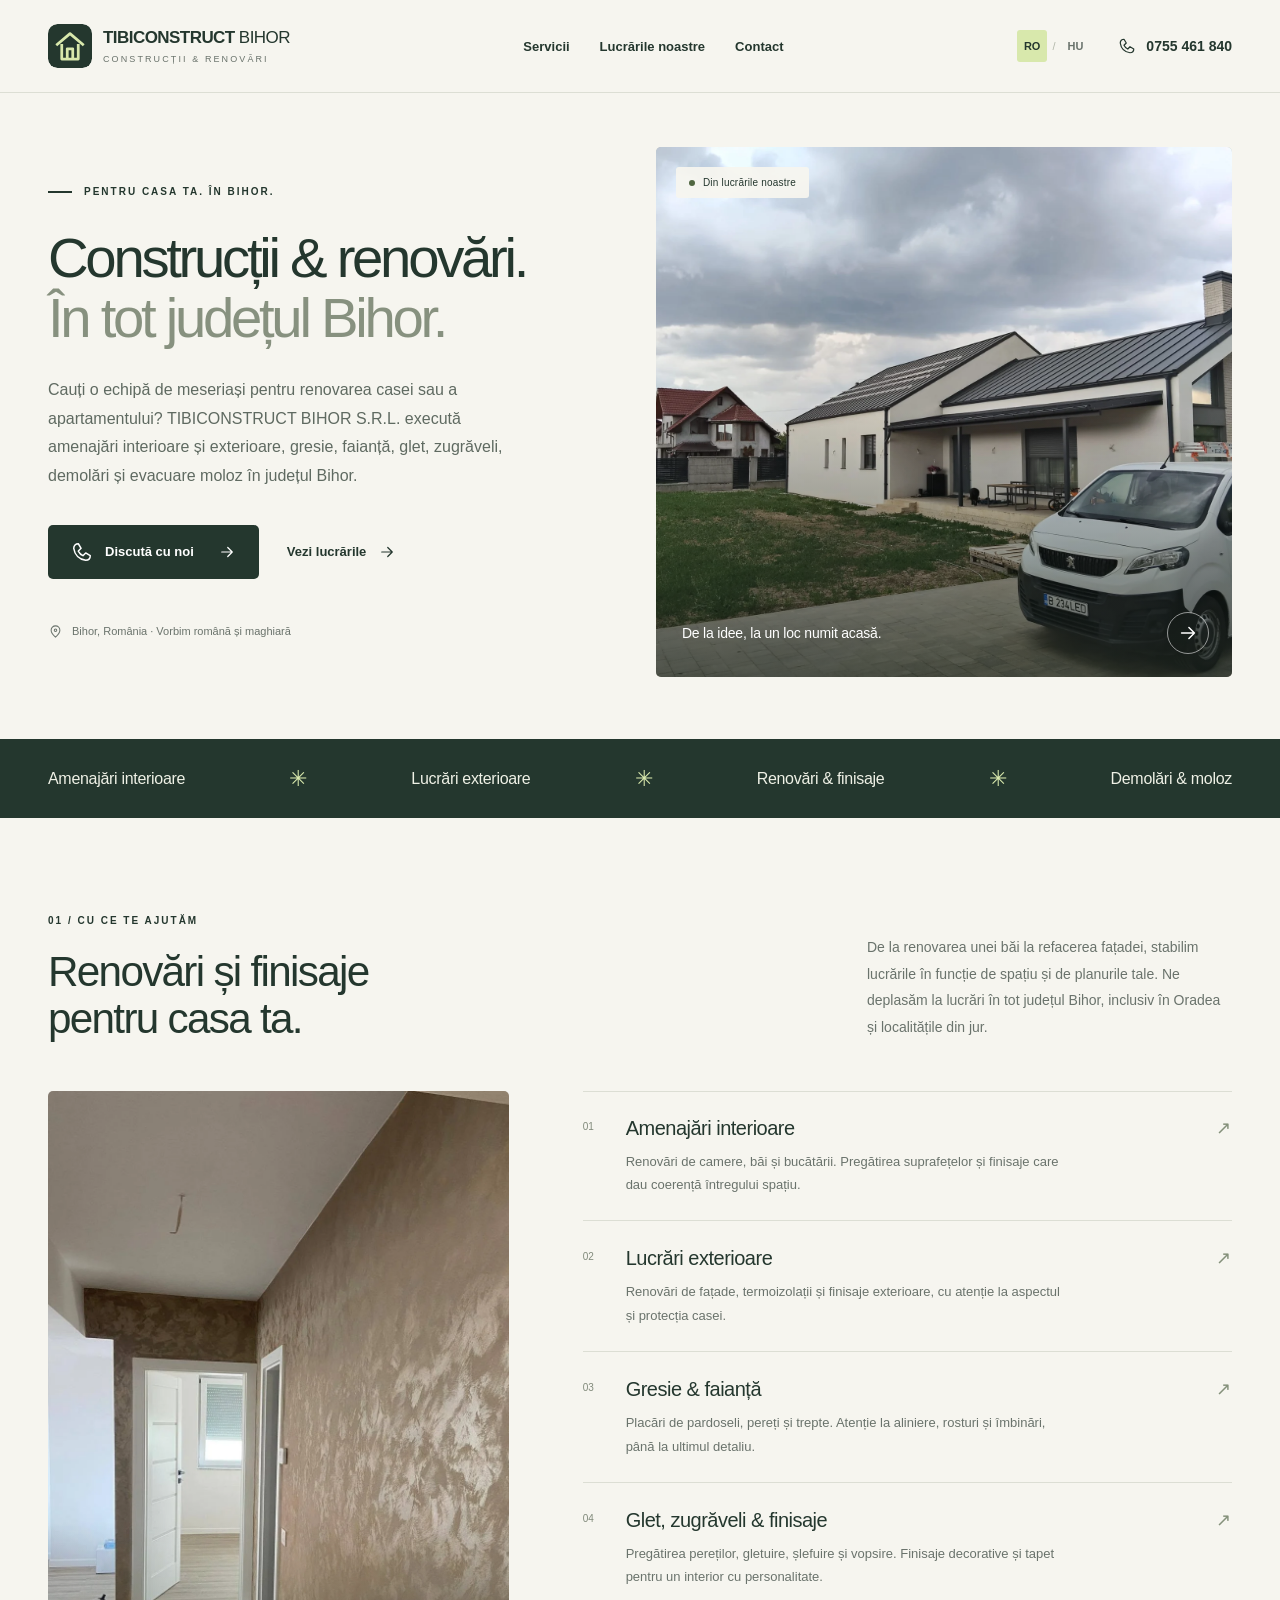
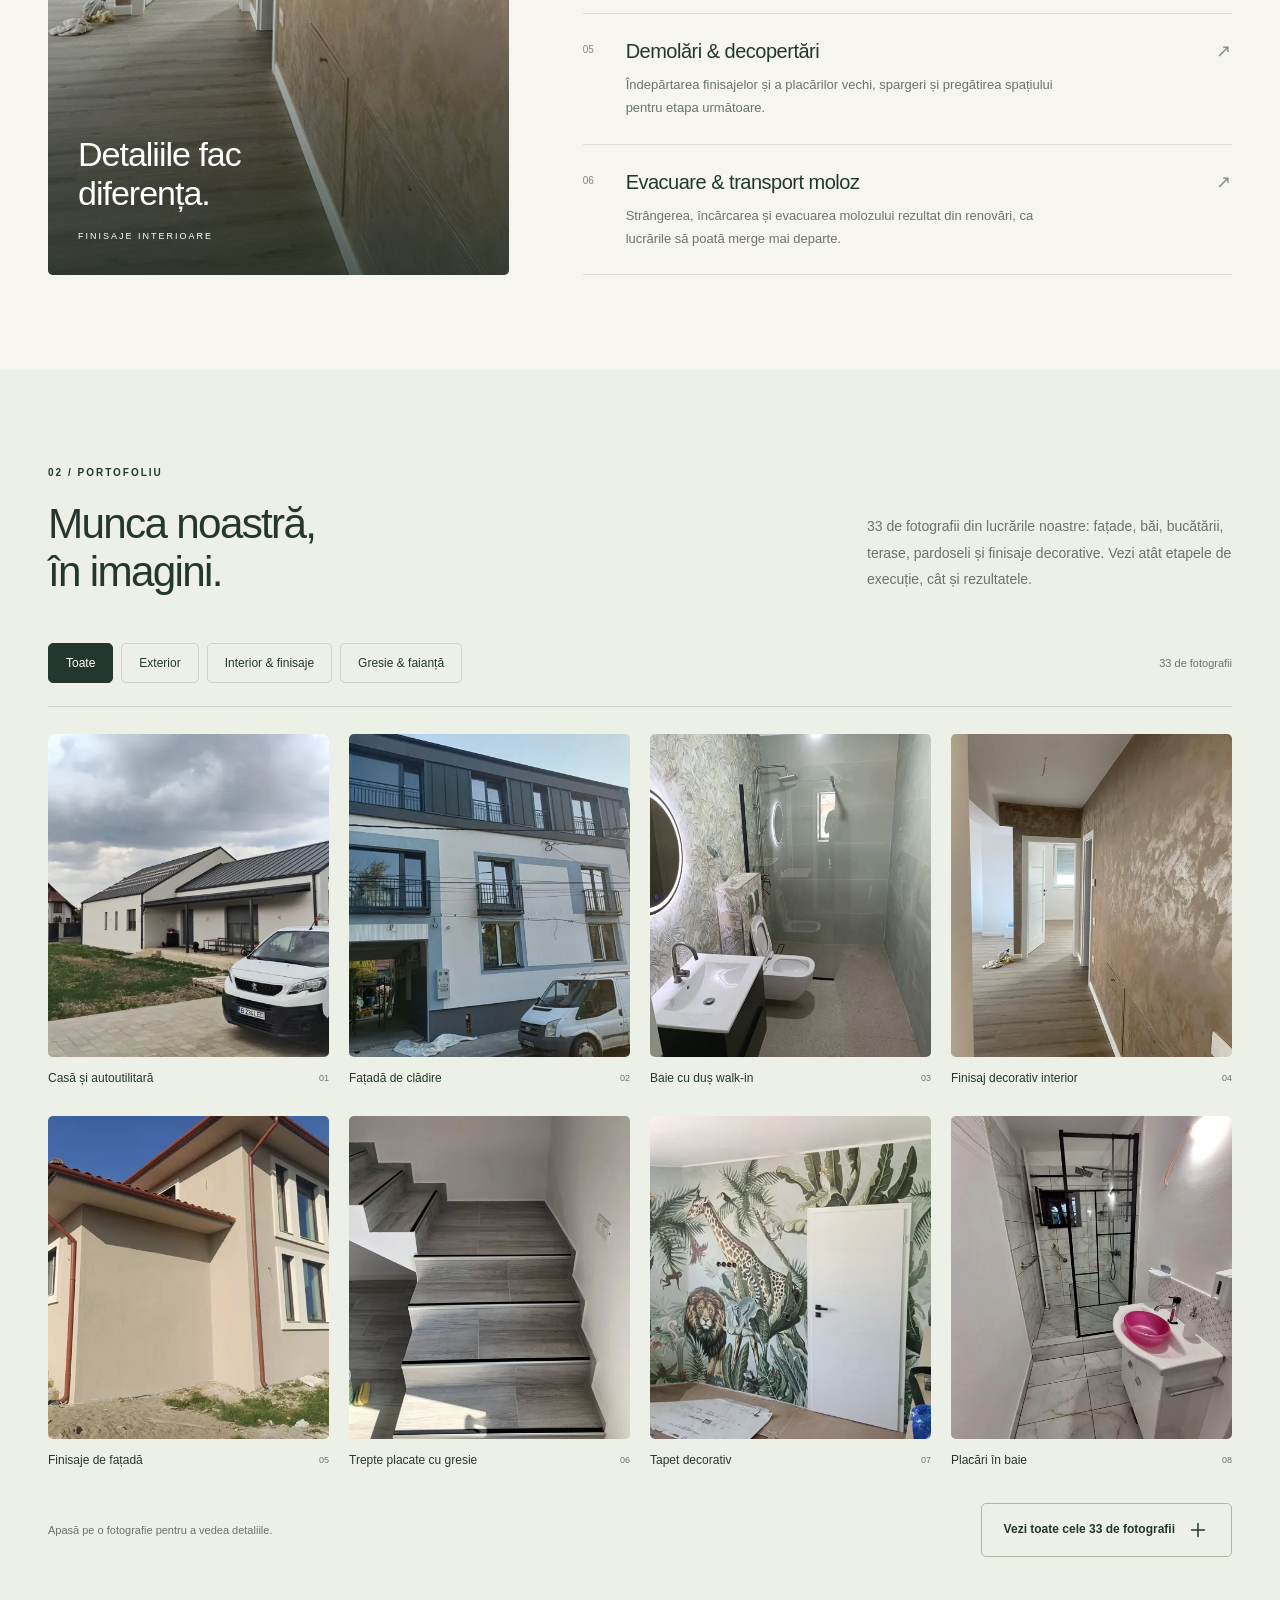
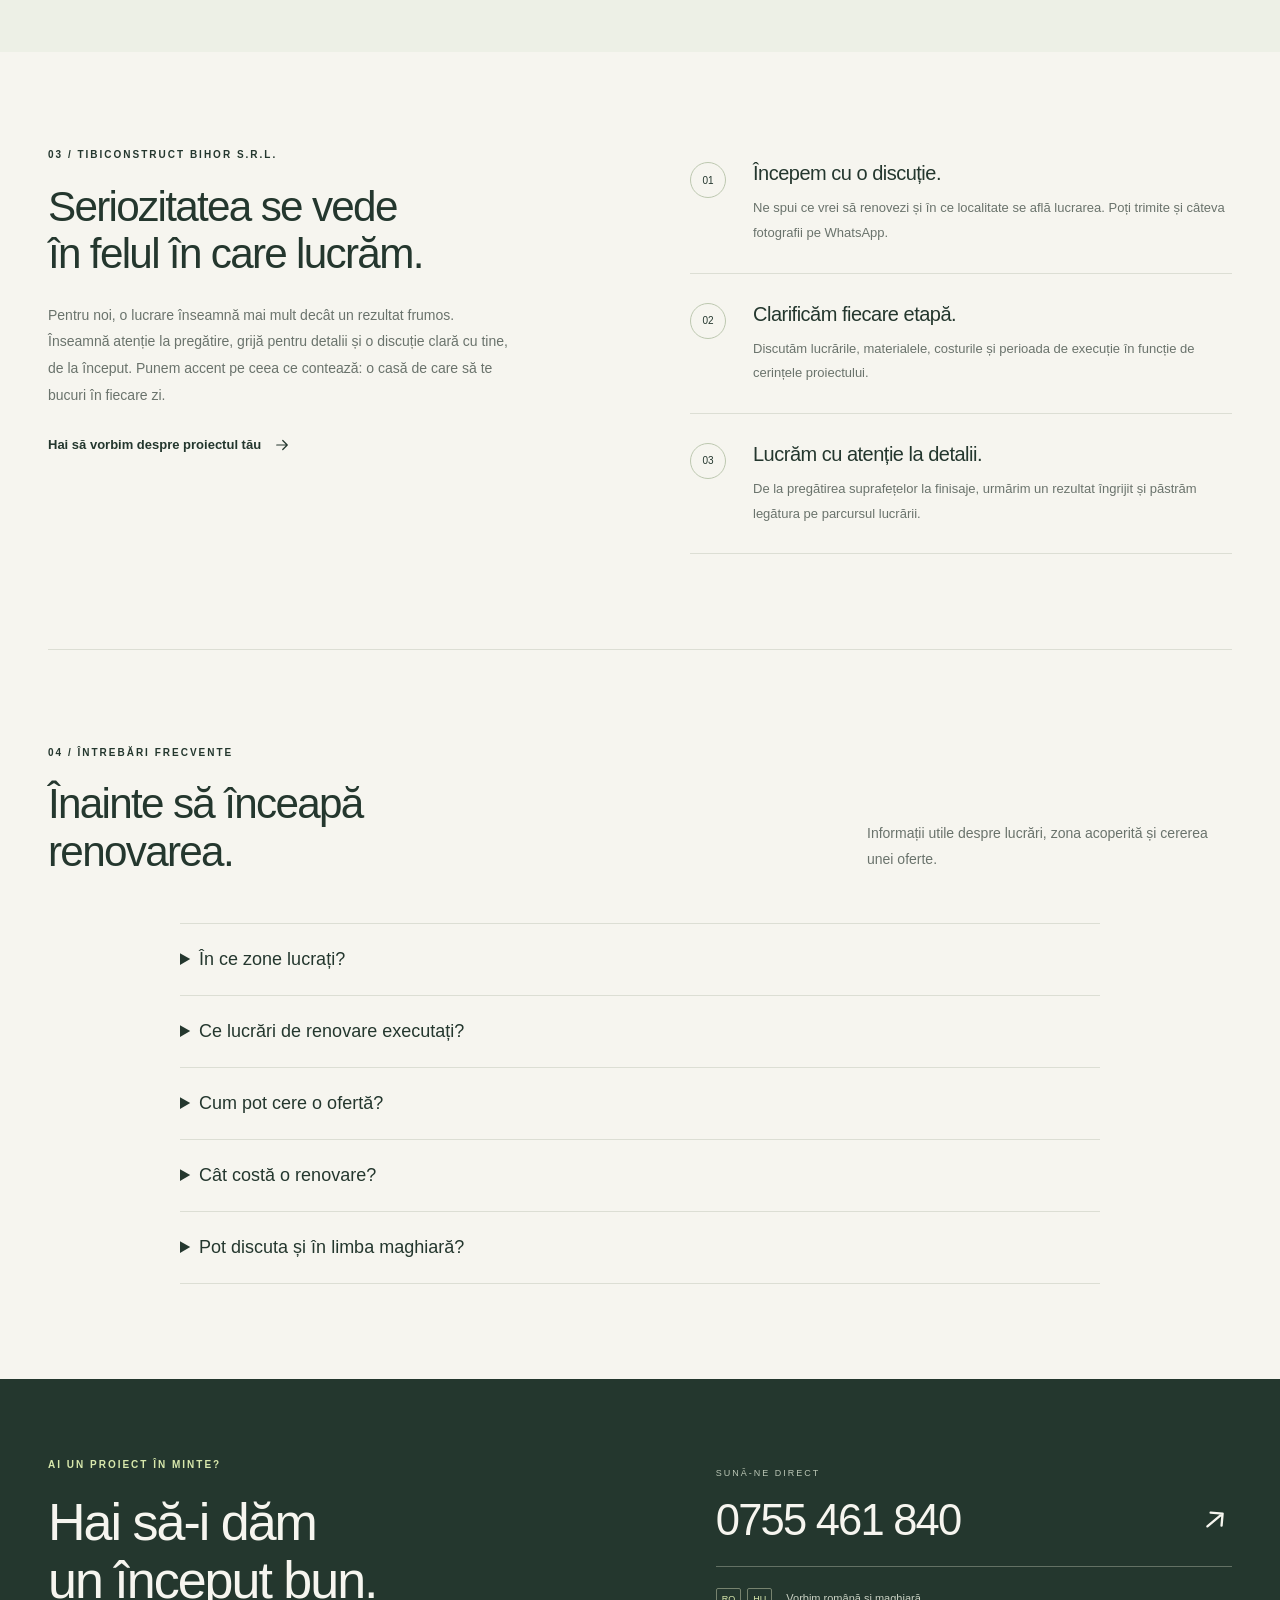
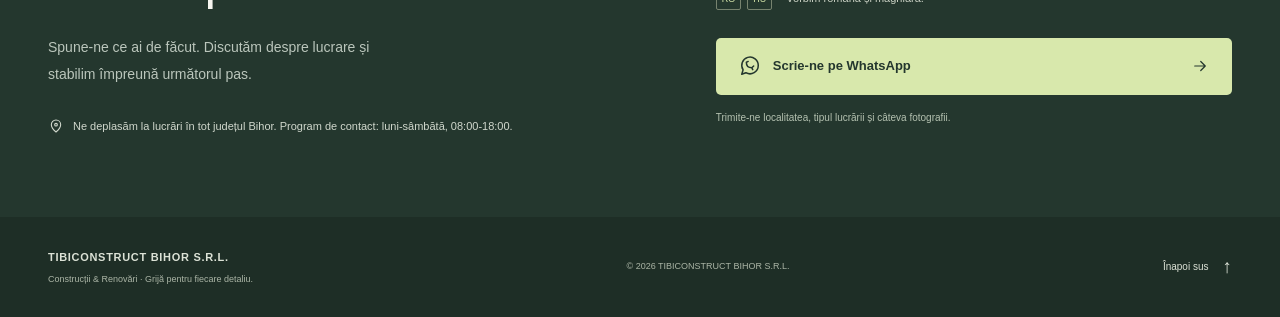
==== commit 1bfe68b6: "Add confirmed Monday-Saturday contact hours" ====
--- a/index.html
+++ b/index.html
@@ -18,8 +18,8 @@
   <link rel="preload" as="image" href="work-01.webp">
   <link rel="stylesheet" href="styles.css?v=seo1">
   <script src="photos.js?v=33" defer></script>
-  <script src="app.js?v=seo1" defer></script>
-  <script type="application/ld+json">{"@context": "https://schema.org", "@graph": [{"@type": "HomeAndConstructionBusiness", "@id": "https://pascuianna90-arch.github.io/tibiconstruct-bihor/#company", "name": "TIBICONSTRUCT BIHOR S.R.L.", "url": "https://pascuianna90-arch.github.io/tibiconstruct-bihor/", "telephone": "+40755461840", "image": "https://pascuianna90-arch.github.io/tibiconstruct-bihor/work-01.webp", "logo": "https://pascuianna90-arch.github.io/tibiconstruct-bihor/favicon.svg", "areaServed": {"@type": "AdministrativeArea", "name": "Bihor, România"}, "knowsLanguage": ["ro", "hu"], "description": "Renovări în tot județul Bihor: amenajări interioare și exterioare, gresie, faianță, glet, zugrăveli și demolări. Vezi lucrările. Sună: 0755 461 840.", "hasOfferCatalog": {"@type": "OfferCatalog", "name": "Servicii / Szolgáltatások", "itemListElement": [{"@type": "Offer", "itemOffered": {"@type": "Service", "name": "Amenajări interioare", "description": "Renovări de camere, băi și bucătării. Pregătirea suprafețelor și finisaje care dau coerență întregului spațiu.", "areaServed": {"@type": "AdministrativeArea", "name": "Bihor, România"}}}, {"@type": "Offer", "itemOffered": {"@type": "Service", "name": "Lucrări exterioare", "description": "Renovări de fațade, termoizolații și finisaje exterioare, cu atenție la aspectul și protecția casei.", "areaServed": {"@type": "AdministrativeArea", "name": "Bihor, România"}}}, {"@type": "Offer", "itemOffered": {"@type": "Service", "name": "Gresie & faianță", "description": "Placări de pardoseli, pereți și trepte. Atenție la aliniere, rosturi și îmbinări, până la ultimul detaliu.", "areaServed": {"@type": "AdministrativeArea", "name": "Bihor, România"}}}, {"@type": "Offer", "itemOffered": {"@type": "Service", "name": "Glet, zugrăveli & finisaje", "description": "Pregătirea pereților, gletuire, șlefuire și vopsire. Finisaje decorative și tapet pentru un interior cu personalitate.", "areaServed": {"@type": "AdministrativeArea", "name": "Bihor, România"}}}, {"@type": "Offer", "itemOffered": {"@type": "Service", "name": "Demolări & decopertări", "description": "Îndepărtarea finisajelor și a placărilor vechi, spargeri și pregătirea spațiului pentru etapa următoare.", "areaServed": {"@type": "AdministrativeArea", "name": "Bihor, România"}}}, {"@type": "Offer", "itemOffered": {"@type": "Service", "name": "Evacuare & transport moloz", "description": "Strângerea, încărcarea și evacuarea molozului rezultat din renovări, ca lucrările să poată merge mai departe.", "areaServed": {"@type": "AdministrativeArea", "name": "Bihor, România"}}}]}}, {"@type": "WebPage", "@id": "https://pascuianna90-arch.github.io/tibiconstruct-bihor/#webpage", "url": "https://pascuianna90-arch.github.io/tibiconstruct-bihor/", "name": "Construcții și renovări Bihor | TIBICONSTRUCT BIHOR", "inLanguage": "ro", "about": {"@id": "https://pascuianna90-arch.github.io/tibiconstruct-bihor/#company"}}]}</script>
+  <script src="app.js?v=seo2" defer></script>
+  <script type="application/ld+json">{"@context": "https://schema.org", "@graph": [{"@type": "HomeAndConstructionBusiness", "@id": "https://pascuianna90-arch.github.io/tibiconstruct-bihor/#company", "name": "TIBICONSTRUCT BIHOR S.R.L.", "url": "https://pascuianna90-arch.github.io/tibiconstruct-bihor/", "telephone": "+40755461840", "image": "https://pascuianna90-arch.github.io/tibiconstruct-bihor/work-01.webp", "logo": "https://pascuianna90-arch.github.io/tibiconstruct-bihor/favicon.svg", "areaServed": {"@type": "AdministrativeArea", "name": "Bihor, România"}, "knowsLanguage": ["ro", "hu"], "description": "Renovări în tot județul Bihor: amenajări interioare și exterioare, gresie, faianță, glet, zugrăveli și demolări. Vezi lucrările. Sună: 0755 461 840.", "hasOfferCatalog": {"@type": "OfferCatalog", "name": "Servicii / Szolgáltatások", "itemListElement": [{"@type": "Offer", "itemOffered": {"@type": "Service", "name": "Amenajări interioare", "description": "Renovări de camere, băi și bucătării. Pregătirea suprafețelor și finisaje care dau coerență întregului spațiu.", "areaServed": {"@type": "AdministrativeArea", "name": "Bihor, România"}}}, {"@type": "Offer", "itemOffered": {"@type": "Service", "name": "Lucrări exterioare", "description": "Renovări de fațade, termoizolații și finisaje exterioare, cu atenție la aspectul și protecția casei.", "areaServed": {"@type": "AdministrativeArea", "name": "Bihor, România"}}}, {"@type": "Offer", "itemOffered": {"@type": "Service", "name": "Gresie & faianță", "description": "Placări de pardoseli, pereți și trepte. Atenție la aliniere, rosturi și îmbinări, până la ultimul detaliu.", "areaServed": {"@type": "AdministrativeArea", "name": "Bihor, România"}}}, {"@type": "Offer", "itemOffered": {"@type": "Service", "name": "Glet, zugrăveli & finisaje", "description": "Pregătirea pereților, gletuire, șlefuire și vopsire. Finisaje decorative și tapet pentru un interior cu personalitate.", "areaServed": {"@type": "AdministrativeArea", "name": "Bihor, România"}}}, {"@type": "Offer", "itemOffered": {"@type": "Service", "name": "Demolări & decopertări", "description": "Îndepărtarea finisajelor și a placărilor vechi, spargeri și pregătirea spațiului pentru etapa următoare.", "areaServed": {"@type": "AdministrativeArea", "name": "Bihor, România"}}}, {"@type": "Offer", "itemOffered": {"@type": "Service", "name": "Evacuare & transport moloz", "description": "Strângerea, încărcarea și evacuarea molozului rezultat din renovări, ca lucrările să poată merge mai departe.", "areaServed": {"@type": "AdministrativeArea", "name": "Bihor, România"}}}]}, "openingHoursSpecification": {"@type": "OpeningHoursSpecification", "dayOfWeek": ["Monday", "Tuesday", "Wednesday", "Thursday", "Friday", "Saturday"], "opens": "08:00", "closes": "18:00"}}, {"@type": "WebPage", "@id": "https://pascuianna90-arch.github.io/tibiconstruct-bihor/#webpage", "url": "https://pascuianna90-arch.github.io/tibiconstruct-bihor/", "name": "Construcții și renovări Bihor | TIBICONSTRUCT BIHOR", "inLanguage": "ro", "about": {"@id": "https://pascuianna90-arch.github.io/tibiconstruct-bihor/#company"}}]}</script>
 <link rel="alternate" hreflang="ro" href="https://pascuianna90-arch.github.io/tibiconstruct-bihor/"><link rel="alternate" hreflang="hu" href="https://pascuianna90-arch.github.io/tibiconstruct-bihor/hu.html"><link rel="alternate" hreflang="x-default" href="https://pascuianna90-arch.github.io/tibiconstruct-bihor/"><meta name="google-site-verification" content="sbTuwsCFwWC_OXNdfY-lcqjUby7at1sxFHqVlZcpsYw"><meta name="robots" content="index,follow,max-image-preview:large"></head>
 <body>
   <a href="#main" class="skip-link" data-t="skip">Sari la conținut</a>
@@ -95,7 +95,7 @@
     </section>
 
     <section class="faq-section section container" id="intrebari"><div class="section-heading"><div><p class="eyebrow" data-t="faqEyebrow">04 / ÎNTREBĂRI FRECVENTE</p><h2 data-t="faqTitle">Înainte să înceapă<br>renovarea.</h2></div><p class="section-intro" data-t="faqIntro">Informații utile despre lucrări, zona acoperită și cererea unei oferte.</p></div><div class="faq-list"><details><summary data-t="faqQ1">În ce zone lucrați?</summary><p data-t="faqA1">Lucrăm în tot județul Bihor, inclusiv în Oradea și localitățile din jur. Spune-ne localitatea și tipul lucrării, iar noi discutăm cu tine detaliile și disponibilitatea.</p></details><details><summary data-t="faqQ2">Ce lucrări de renovare executați?</summary><p data-t="faqA2">Executăm renovări interioare și exterioare, montaj de gresie și faianță, glet, zugrăveli, finisaje decorative, lucrări la fațade și termoizolații. Putem include demolările, decopertările și evacuarea molozului în lucrările stabilite împreună.</p></details><details><summary data-t="faqQ3">Cum pot cere o ofertă?</summary><p data-t="faqA3">Sună la 0755 461 840 sau trimite pe WhatsApp localitatea, câteva fotografii, suprafața aproximativă și ce dorești să renovezi. Clarificăm lucrările înainte de a stabili costurile și perioada de execuție.</p></details><details><summary data-t="faqQ4">Cât costă o renovare?</summary><p data-t="faqA4">Costul depinde de suprafață, starea suportului, pregătirea necesară, materialele alese și complexitatea lucrării. Discutăm concret aceste detalii pentru o ofertă potrivită proiectului tău.</p></details><details><summary data-t="faqQ5">Pot discuta și în limba maghiară?</summary><p data-t="faqA5">Da. Vorbim română și maghiară, atât la telefon, cât și în discuțiile despre lucrare.</p></details></div></section><section class="contact" id="contact"><div class="container contact-inner">
-      <div class="contact-copy"><p class="eyebrow" data-t="contactEyebrow">AI UN PROIECT ÎN MINTE?</p><h2 data-t="contactTitle">Hai să-i dăm<br>un început bun.</h2><p data-t="contactText">Spune-ne ce ai de făcut. Discutăm despre lucrare și stabilim împreună următorul pas.</p><div class="contact-area"><svg class="icon"><use href="#i-location"></use></svg><span data-t="contactArea">Ne deplasăm la lucrări în tot județul Bihor.</span></div></div>
+      <div class="contact-copy"><p class="eyebrow" data-t="contactEyebrow">AI UN PROIECT ÎN MINTE?</p><h2 data-t="contactTitle">Hai să-i dăm<br>un început bun.</h2><p data-t="contactText">Spune-ne ce ai de făcut. Discutăm despre lucrare și stabilim împreună următorul pas.</p><div class="contact-area"><svg class="icon"><use href="#i-location"></use></svg><span data-t="contactArea">Ne deplasăm la lucrări în tot județul Bihor. Program de contact: luni-sâmbătă, 08:00-18:00.</span></div></div>
       <div class="contact-details"><p class="contact-label" data-t="contactPhoneLabel">SUNĂ-NE DIRECT</p><a class="big-phone" href="tel:+40755461840">0755 461 840<svg class="icon"><use href="#i-arrow"></use></svg></a><div class="contact-languages"><span>RO</span><span>HU</span><p data-t="contactLanguages">Vorbim română și maghiară.</p></div><a class="button button-lime whatsapp-link" href="https://wa.me/40755461840" target="_blank" rel="noopener noreferrer"><svg class="icon"><use href="#i-chat"></use></svg><span data-t="contactWhatsApp">Scrie-ne pe WhatsApp</span><svg class="icon arrow"><use href="#i-arrow"></use></svg></a><p class="contact-note" data-t="contactNote">Trimite-ne localitatea, tipul lucrării și câteva fotografii.</p></div>
     </div></section>
   </main>
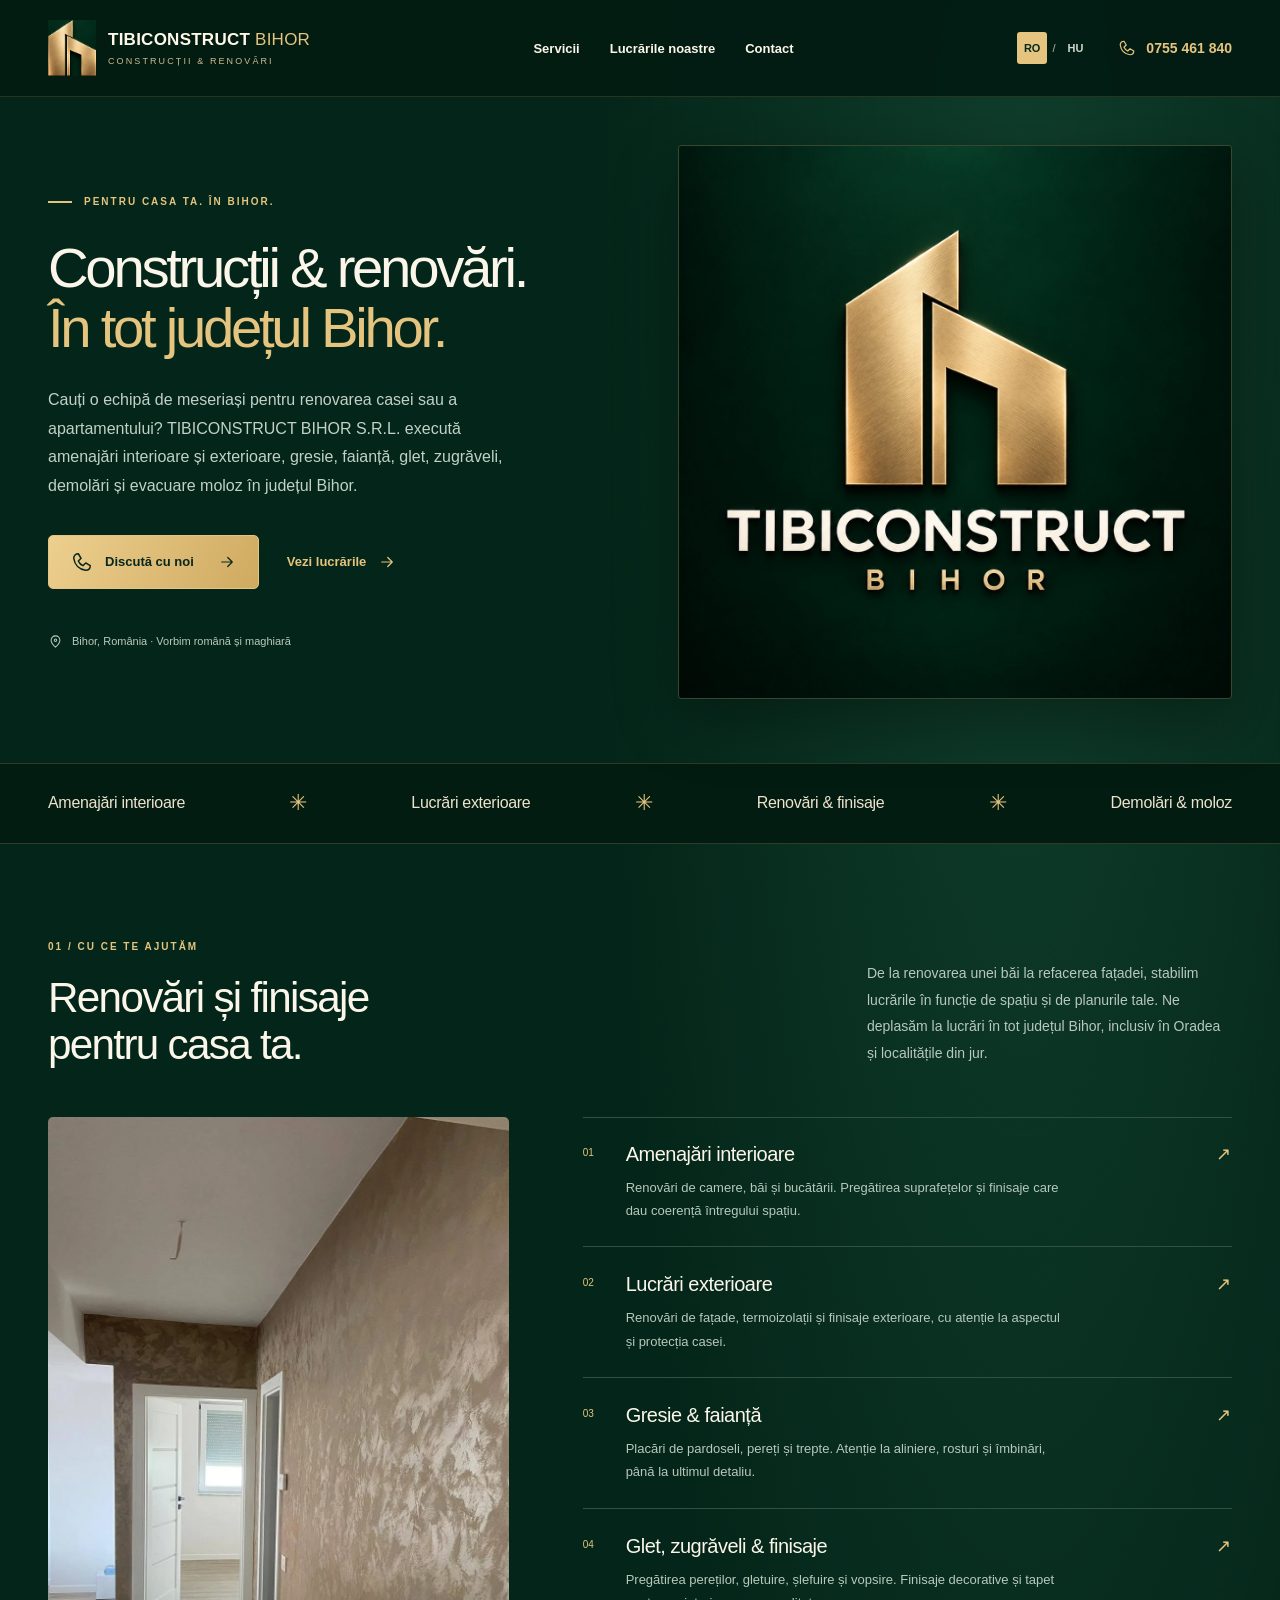
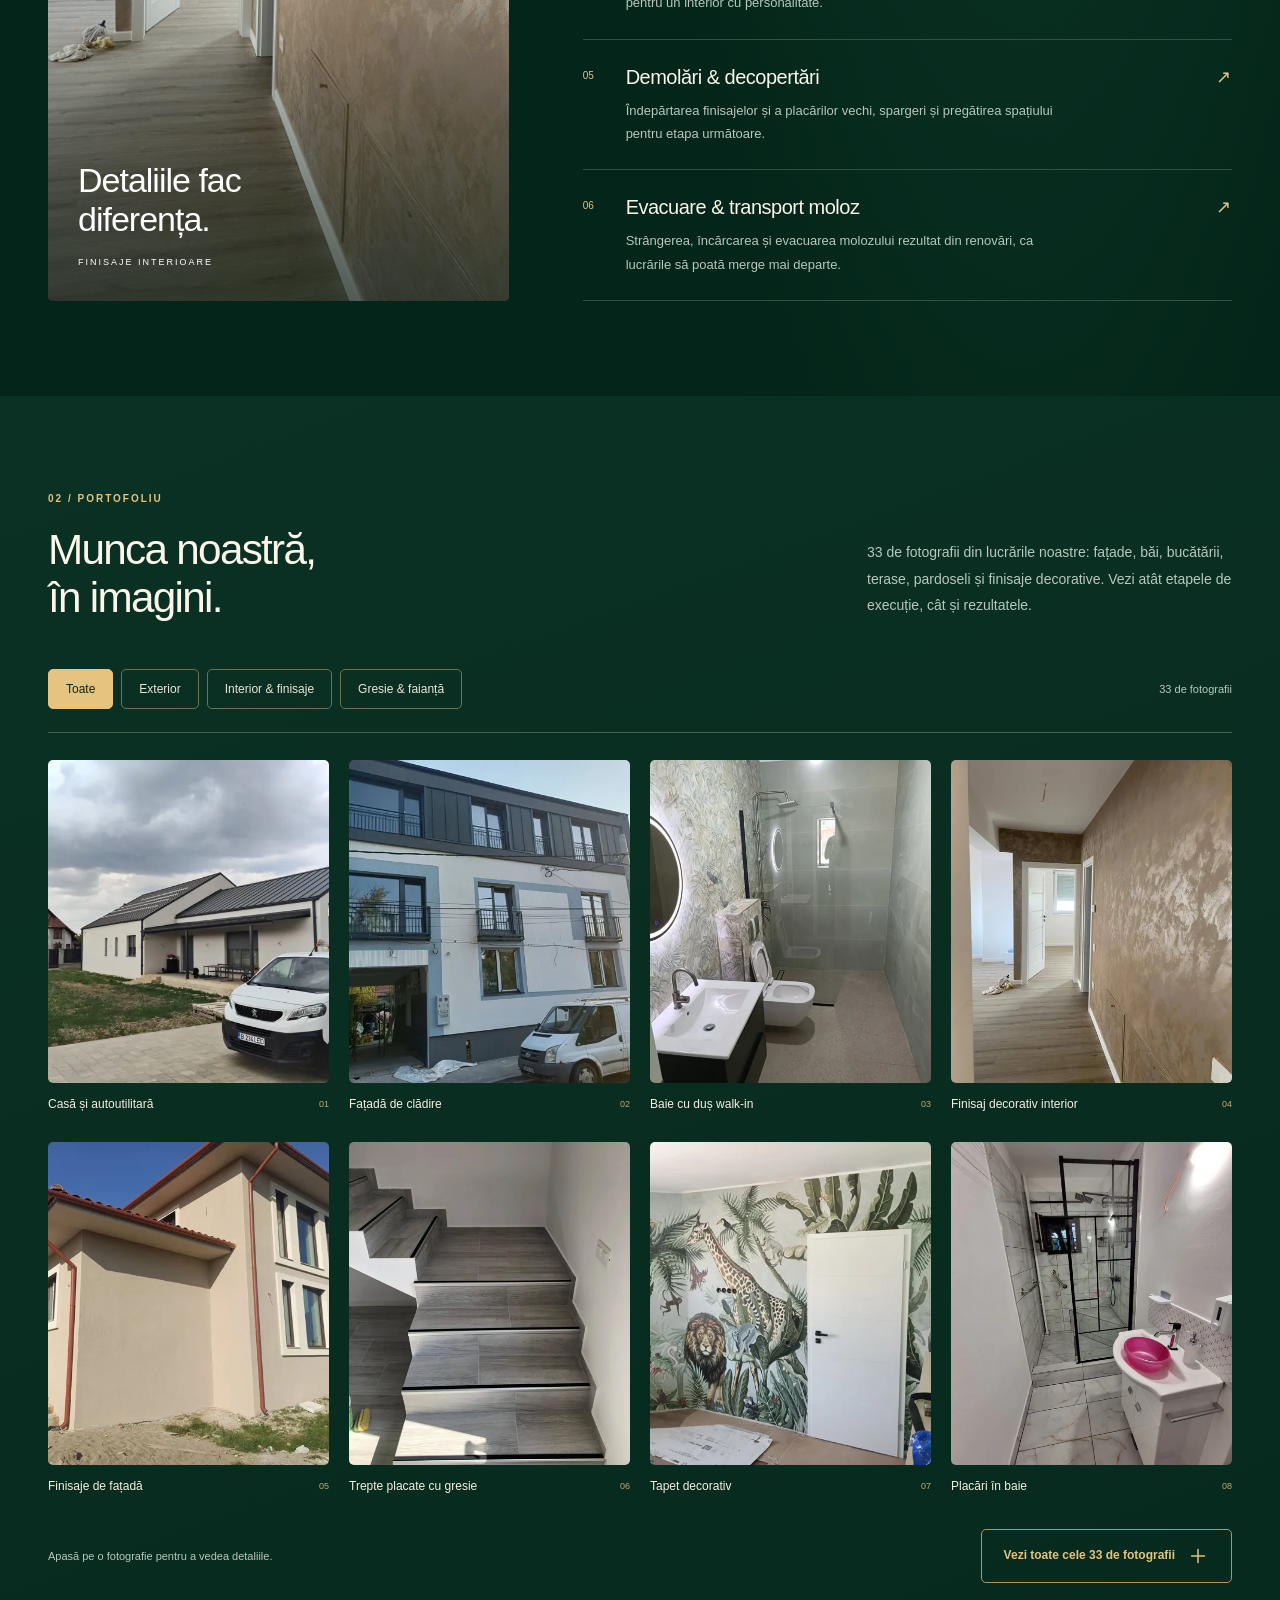
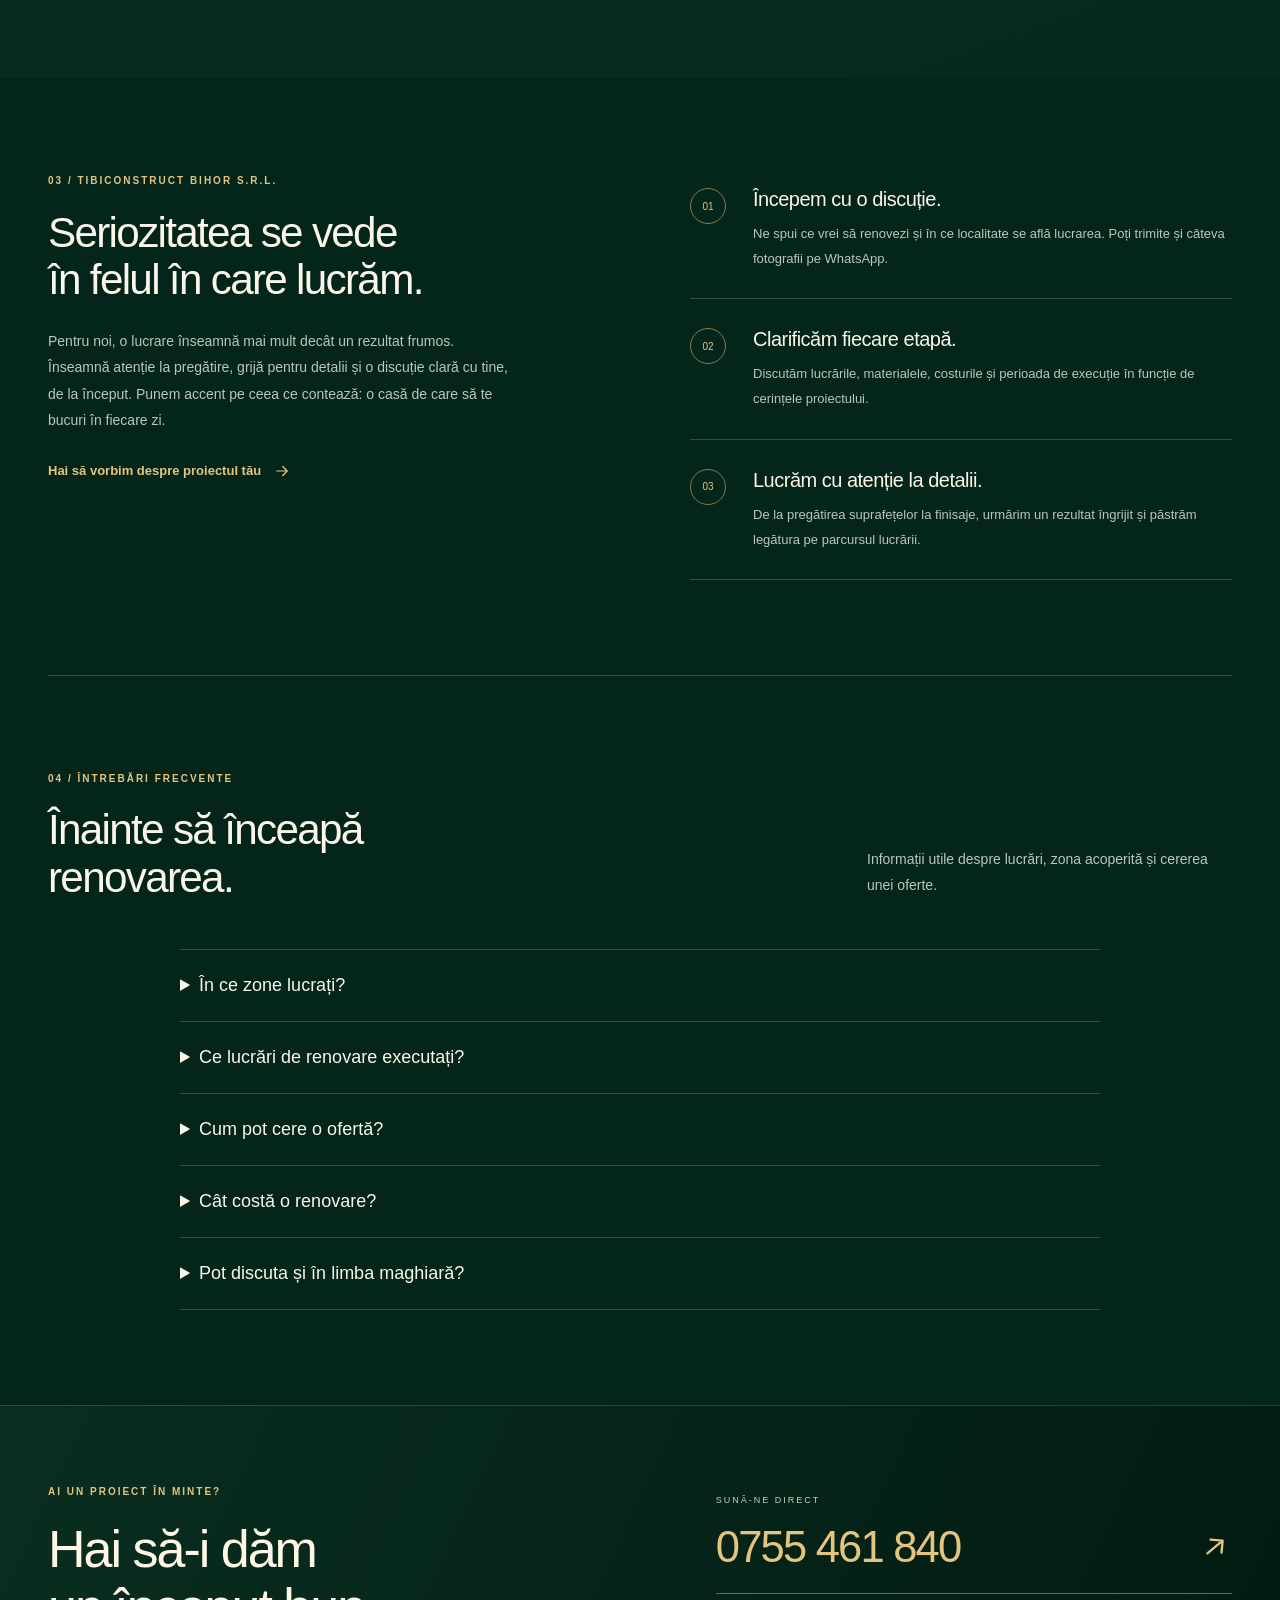
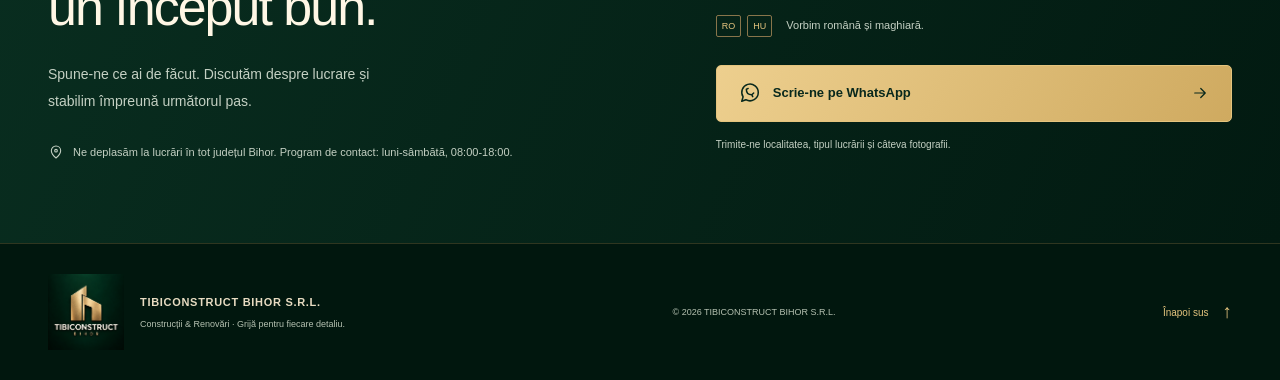
==== commit 6727b870: "Apply approved gold and deep-green TIBICONSTRUCT identity" ====
--- a/index.html
+++ b/index.html
@@ -3,7 +3,7 @@
 <head>
   <meta charset="utf-8">
   <meta name="viewport" content="width=device-width, initial-scale=1">
-  <meta name="theme-color" content="#24372e">
+  <meta name="theme-color" content="#042519">
   <title>Construcții și renovări Bihor | TIBICONSTRUCT BIHOR</title>
   <meta name="description" content="Renovări în tot județul Bihor: amenajări interioare și exterioare, gresie, faianță, glet, zugrăveli și demolări. Vezi lucrările. Sună: 0755 461 840.">
   <meta property="og:title" content="Construcții și renovări Bihor | TIBICONSTRUCT BIHOR">
@@ -11,16 +11,18 @@
   <meta property="og:type" content="website">
   <meta property="og:locale" content="ro_RO">
   <meta property="og:locale:alternate" content="hu_HU">
-  <meta property="og:image" content="https://pascuianna90-arch.github.io/tibiconstruct-bihor/work-01.webp">
-  <meta property="og:url" content="https://pascuianna90-arch.github.io/tibiconstruct-bihor/">
-  <link rel="canonical" href="https://pascuianna90-arch.github.io/tibiconstruct-bihor/">
-  <link rel="icon" href="favicon.svg" type="image/svg+xml">
-  <link rel="preload" as="image" href="work-01.webp">
-  <link rel="stylesheet" href="styles.css?v=seo1">
+  <meta property="og:image" content="https://pascuitiberiu.github.io/tibiconstruct-bihor/brand-gold-v4.webp">
+  <meta property="og:image:width" content="1254">
+  <meta property="og:image:height" content="1254">
+  <meta property="og:url" content="https://pascuitiberiu.github.io/tibiconstruct-bihor/">
+  <link rel="canonical" href="https://pascuitiberiu.github.io/tibiconstruct-bihor/">
+  <link rel="icon" href="brand-gold-v4.webp" type="image/webp">
+  <link rel="preload" as="image" href="brand-gold-v4.webp">
+  <link rel="stylesheet" href="styles.css?v=gold4">
   <script src="photos.js?v=33" defer></script>
   <script src="app.js?v=seo2" defer></script>
-  <script type="application/ld+json">{"@context": "https://schema.org", "@graph": [{"@type": "HomeAndConstructionBusiness", "@id": "https://pascuianna90-arch.github.io/tibiconstruct-bihor/#company", "name": "TIBICONSTRUCT BIHOR S.R.L.", "url": "https://pascuianna90-arch.github.io/tibiconstruct-bihor/", "telephone": "+40755461840", "image": "https://pascuianna90-arch.github.io/tibiconstruct-bihor/work-01.webp", "logo": "https://pascuianna90-arch.github.io/tibiconstruct-bihor/favicon.svg", "areaServed": {"@type": "AdministrativeArea", "name": "Bihor, România"}, "knowsLanguage": ["ro", "hu"], "description": "Renovări în tot județul Bihor: amenajări interioare și exterioare, gresie, faianță, glet, zugrăveli și demolări. Vezi lucrările. Sună: 0755 461 840.", "hasOfferCatalog": {"@type": "OfferCatalog", "name": "Servicii / Szolgáltatások", "itemListElement": [{"@type": "Offer", "itemOffered": {"@type": "Service", "name": "Amenajări interioare", "description": "Renovări de camere, băi și bucătării. Pregătirea suprafețelor și finisaje care dau coerență întregului spațiu.", "areaServed": {"@type": "AdministrativeArea", "name": "Bihor, România"}}}, {"@type": "Offer", "itemOffered": {"@type": "Service", "name": "Lucrări exterioare", "description": "Renovări de fațade, termoizolații și finisaje exterioare, cu atenție la aspectul și protecția casei.", "areaServed": {"@type": "AdministrativeArea", "name": "Bihor, România"}}}, {"@type": "Offer", "itemOffered": {"@type": "Service", "name": "Gresie & faianță", "description": "Placări de pardoseli, pereți și trepte. Atenție la aliniere, rosturi și îmbinări, până la ultimul detaliu.", "areaServed": {"@type": "AdministrativeArea", "name": "Bihor, România"}}}, {"@type": "Offer", "itemOffered": {"@type": "Service", "name": "Glet, zugrăveli & finisaje", "description": "Pregătirea pereților, gletuire, șlefuire și vopsire. Finisaje decorative și tapet pentru un interior cu personalitate.", "areaServed": {"@type": "AdministrativeArea", "name": "Bihor, România"}}}, {"@type": "Offer", "itemOffered": {"@type": "Service", "name": "Demolări & decopertări", "description": "Îndepărtarea finisajelor și a placărilor vechi, spargeri și pregătirea spațiului pentru etapa următoare.", "areaServed": {"@type": "AdministrativeArea", "name": "Bihor, România"}}}, {"@type": "Offer", "itemOffered": {"@type": "Service", "name": "Evacuare & transport moloz", "description": "Strângerea, încărcarea și evacuarea molozului rezultat din renovări, ca lucrările să poată merge mai departe.", "areaServed": {"@type": "AdministrativeArea", "name": "Bihor, România"}}}]}, "openingHoursSpecification": {"@type": "OpeningHoursSpecification", "dayOfWeek": ["Monday", "Tuesday", "Wednesday", "Thursday", "Friday", "Saturday"], "opens": "08:00", "closes": "18:00"}}, {"@type": "WebPage", "@id": "https://pascuianna90-arch.github.io/tibiconstruct-bihor/#webpage", "url": "https://pascuianna90-arch.github.io/tibiconstruct-bihor/", "name": "Construcții și renovări Bihor | TIBICONSTRUCT BIHOR", "inLanguage": "ro", "about": {"@id": "https://pascuianna90-arch.github.io/tibiconstruct-bihor/#company"}}]}</script>
-<link rel="alternate" hreflang="ro" href="https://pascuianna90-arch.github.io/tibiconstruct-bihor/"><link rel="alternate" hreflang="hu" href="https://pascuianna90-arch.github.io/tibiconstruct-bihor/hu.html"><link rel="alternate" hreflang="x-default" href="https://pascuianna90-arch.github.io/tibiconstruct-bihor/"><meta name="google-site-verification" content="sbTuwsCFwWC_OXNdfY-lcqjUby7at1sxFHqVlZcpsYw"><meta name="robots" content="index,follow,max-image-preview:large"></head>
+  <script type="application/ld+json">{"@context": "https://schema.org", "@graph": [{"@type": "HomeAndConstructionBusiness", "@id": "https://pascuitiberiu.github.io/tibiconstruct-bihor/#company", "name": "TIBICONSTRUCT BIHOR S.R.L.", "url": "https://pascuitiberiu.github.io/tibiconstruct-bihor/", "telephone": "+40755461840", "image": "https://pascuitiberiu.github.io/tibiconstruct-bihor/work-01.webp", "logo": "https://pascuitiberiu.github.io/tibiconstruct-bihor/brand-gold-v4.webp", "areaServed": {"@type": "AdministrativeArea", "name": "Bihor, România"}, "knowsLanguage": ["ro", "hu"], "description": "Renovări în tot județul Bihor: amenajări interioare și exterioare, gresie, faianță, glet, zugrăveli și demolări. Vezi lucrările. Sună: 0755 461 840.", "hasOfferCatalog": {"@type": "OfferCatalog", "name": "Servicii / Szolgáltatások", "itemListElement": [{"@type": "Offer", "itemOffered": {"@type": "Service", "name": "Amenajări interioare", "description": "Renovări de camere, băi și bucătării. Pregătirea suprafețelor și finisaje care dau coerență întregului spațiu.", "areaServed": {"@type": "AdministrativeArea", "name": "Bihor, România"}}}, {"@type": "Offer", "itemOffered": {"@type": "Service", "name": "Lucrări exterioare", "description": "Renovări de fațade, termoizolații și finisaje exterioare, cu atenție la aspectul și protecția casei.", "areaServed": {"@type": "AdministrativeArea", "name": "Bihor, România"}}}, {"@type": "Offer", "itemOffered": {"@type": "Service", "name": "Gresie & faianță", "description": "Placări de pardoseli, pereți și trepte. Atenție la aliniere, rosturi și îmbinări, până la ultimul detaliu.", "areaServed": {"@type": "AdministrativeArea", "name": "Bihor, România"}}}, {"@type": "Offer", "itemOffered": {"@type": "Service", "name": "Glet, zugrăveli & finisaje", "description": "Pregătirea pereților, gletuire, șlefuire și vopsire. Finisaje decorative și tapet pentru un interior cu personalitate.", "areaServed": {"@type": "AdministrativeArea", "name": "Bihor, România"}}}, {"@type": "Offer", "itemOffered": {"@type": "Service", "name": "Demolări & decopertări", "description": "Îndepărtarea finisajelor și a placărilor vechi, spargeri și pregătirea spațiului pentru etapa următoare.", "areaServed": {"@type": "AdministrativeArea", "name": "Bihor, România"}}}, {"@type": "Offer", "itemOffered": {"@type": "Service", "name": "Evacuare & transport moloz", "description": "Strângerea, încărcarea și evacuarea molozului rezultat din renovări, ca lucrările să poată merge mai departe.", "areaServed": {"@type": "AdministrativeArea", "name": "Bihor, România"}}}]}, "openingHoursSpecification": {"@type": "OpeningHoursSpecification", "dayOfWeek": ["Monday", "Tuesday", "Wednesday", "Thursday", "Friday", "Saturday"], "opens": "08:00", "closes": "18:00"}}, {"@type": "WebPage", "@id": "https://pascuitiberiu.github.io/tibiconstruct-bihor/#webpage", "url": "https://pascuitiberiu.github.io/tibiconstruct-bihor/", "name": "Construcții și renovări Bihor | TIBICONSTRUCT BIHOR", "inLanguage": "ro", "about": {"@id": "https://pascuitiberiu.github.io/tibiconstruct-bihor/#company"}}]}</script>
+<link rel="alternate" hreflang="ro" href="https://pascuitiberiu.github.io/tibiconstruct-bihor/"><link rel="alternate" hreflang="hu" href="https://pascuitiberiu.github.io/tibiconstruct-bihor/hu.html"><link rel="alternate" hreflang="x-default" href="https://pascuitiberiu.github.io/tibiconstruct-bihor/"><meta name="google-site-verification" content="sbTuwsCFwWC_OXNdfY-lcqjUby7at1sxFHqVlZcpsYw"><meta name="robots" content="index,follow,max-image-preview:large"></head>
 <body>
   <a href="#main" class="skip-link" data-t="skip">Sari la conținut</a>
   <svg class="svg-defs" xmlns="http://www.w3.org/2000/svg" aria-hidden="true"><defs>
@@ -36,7 +38,7 @@
   <header class="site-header">
     <div class="container header-inner">
       <a class="brand" href="#" aria-label="TIBICONSTRUCT BIHOR — Acasă">
-        <img class="brand-icon" src="favicon.svg" alt="" width="44" height="44">
+        <span class="brand-emblem" aria-hidden="true"><img src="brand-gold-v4.webp" alt="" width="1254" height="1254"></span>
         <span><strong>TIBICONSTRUCT <span>BIHOR</span></strong><small data-t="brandSub">CONSTRUCȚII &amp; RENOVĂRI</small></span>
       </a>
       <nav class="desktop-nav" aria-label="Navigație principală" data-aria="navLabel">
@@ -58,11 +60,7 @@
         <div class="hero-buttons"><a href="tel:+40755461840" class="button button-dark"><svg class="icon"><use href="#i-phone"></use></svg><span data-t="heroCall">Discută cu noi</span><svg class="icon arrow"><use href="#i-arrow"></use></svg></a><a href="#lucrari" class="text-link"><span data-t="heroWork">Vezi lucrările</span><svg class="icon"><use href="#i-arrow"></use></svg></a></div>
         <div class="hero-footnote"><svg class="icon"><use href="#i-location"></use></svg><span data-t="heroFootnote">Bihor, România · Vorbim română și maghiară</span></div>
       </div>
-      <figure class="hero-visual">
-        <img src="work-01.webp" alt="Casă renovată și autoutilitară albă" data-alt="heroAlt" width="1800" height="1350" fetchpriority="high">
-        <span class="image-tag"><span class="status-dot"></span><span data-t="heroImageTag">Din lucrările noastre</span></span>
-        <figcaption><span data-t="heroCaption">De la idee, la un loc numit acasă.</span><a href="#lucrari" aria-label="Vezi galeria" data-aria="galleryLink"><svg class="icon"><use href="#i-arrow"></use></svg></a></figcaption>
-      </figure>
+      <figure class="hero-visual brand-showcase"><img src="brand-gold-v4.webp" alt="TIBICONSTRUCT BIHOR — emblemă arhitecturală aurie pe fundal verde" width="1254" height="1254" fetchpriority="high"></figure>
     </section>
 
     <div class="scope-strip"><div class="container scope-inner"><span data-t="scope1">Amenajări interioare</span><span class="star" aria-hidden="true">✳</span><span data-t="scope2">Lucrări exterioare</span><span class="star" aria-hidden="true">✳</span><span data-t="scope3">Renovări &amp; finisaje</span><span class="star" aria-hidden="true">✳</span><span data-t="scope4">Demolări &amp; moloz</span></div></div>
@@ -100,7 +98,7 @@
     </div></section>
   </main>
 
-  <footer class="site-footer"><div class="container footer-inner"><div><strong>TIBICONSTRUCT BIHOR S.R.L.</strong><p data-t="footerTagline">Construcții &amp; Renovări · Grijă pentru fiecare detaliu.</p></div><p class="copyright">© 2026 TIBICONSTRUCT BIHOR S.R.L.</p><a href="#" class="back-top"><span data-t="backTop">Înapoi sus</span><span aria-hidden="true">↑</span></a></div></footer>
+  <footer class="site-footer"><div class="container footer-inner"><div class="footer-brand"><img src="brand-gold-v4.webp" alt="TIBICONSTRUCT BIHOR" width="100" height="100" loading="lazy"><div><strong>TIBICONSTRUCT BIHOR S.R.L.</strong><p data-t="footerTagline">Construcții &amp; Renovări · Grijă pentru fiecare detaliu.</p></div></div><p class="copyright">© 2026 TIBICONSTRUCT BIHOR S.R.L.</p><a href="#" class="back-top"><span data-t="backTop">Înapoi sus</span><span aria-hidden="true">↑</span></a></div></footer>
   <div class="mobile-contact"><a href="tel:+40755461840"><svg class="icon"><use href="#i-phone"></use></svg><span data-t="mobileCall">Sună acum</span></a><a class="whatsapp-link" href="https://wa.me/40755461840" target="_blank" rel="noopener noreferrer"><svg class="icon"><use href="#i-chat"></use></svg><span>WhatsApp</span></a></div>
   <dialog id="lightbox" class="lightbox" aria-label="Galerie foto" data-aria="lightboxLabel"><div class="lightbox-top"><span id="lightbox-count"></span><button class="icon-button" id="lightbox-close" type="button" aria-label="Închide galeria" data-aria="closeLabel"><svg class="icon"><use href="#i-close"></use></svg></button></div><div class="lightbox-stage"><button class="icon-button lightbox-prev" id="lightbox-prev" type="button" aria-label="Fotografia anterioară" data-aria="prevLabel"><svg class="icon"><use href="#i-arrow"></use></svg></button><img id="lightbox-image" alt=""><button class="icon-button lightbox-next" id="lightbox-next" type="button" aria-label="Fotografia următoare" data-aria="nextLabel"><svg class="icon"><use href="#i-arrow"></use></svg></button></div><p id="lightbox-caption"></p></dialog>
 </body>
--- a/styles.css
+++ b/styles.css
@@ -9,3 +9,30 @@
 @media(prefers-reduced-motion:reduce){html{scroll-behavior:auto}*,*:before,*:after{transition:none!important;animation:none!important}}
 
 .faq-section{border-top:1px solid var(--line)}.faq-list{max-width:920px;margin-inline:auto}.faq-list details{border-top:1px solid var(--line);padding:22px 0}.faq-list details:last-child{border-bottom:1px solid var(--line)}.faq-list summary{cursor:pointer;font-size:18px;font-weight:500;line-height:1.5}.faq-list details p{font-size:14px;line-height:1.85;color:var(--muted);padding-top:16px;max-width:790px}h1{overflow-wrap:break-word}@media(max-width:740px){.faq-list summary{font-size:16px}.faq-list details p{font-size:13px}}
+
+/* Approved gold and deep-green identity — October 2026. */
+:root{--paper:#042519;--white:#fff9ec;--ink:#fbf6e9;--muted:#b8c8bd;--line:#315243;--accent:#e4c47e;--soft:#0a3023;color-scheme:dark;background:var(--paper);color:var(--ink)}
+body{background:radial-gradient(ellipse at 80% 5%,#103e2c 0,transparent 30%),var(--paper)}
+.site-header{background:rgba(3,28,19,.97);border-bottom:1px solid #79683d55}
+.header-inner{height:96px}.brand{gap:12px}.brand strong{color:#fff8e8;letter-spacing:.25px}.brand strong span{color:var(--accent)}.brand small{color:#cdbb90}
+.brand-emblem{position:relative;display:block;overflow:hidden;width:48px;height:56px;flex-shrink:0;background:#042519}
+.brand-emblem img{position:absolute;width:120px;max-width:none;height:120px;left:-36px;top:-18px}
+.desktop-nav a:hover,.header-phone,.eyebrow,.text-link,.service-number,.row-mark{color:var(--accent)}
+.languages [data-lang][aria-current=page]{color:#06291c;background:var(--accent)}.languages [data-lang]{color:#d0d8cd}
+.hero{padding-block:48px 64px;gap:54px;grid-template-columns:1.04fr 1fr}.hero-copy{padding-block:10px}.hero h1{font-weight:500}.muted-title{color:var(--accent)}.tiny-line{background:var(--accent)}.hero-description{color:#c2d1c7}
+.brand-showcase{height:auto;aspect-ratio:1;align-self:center;border:1px solid #c5a86b44;border-radius:4px;box-shadow:0 20px 65px #0005;background:#032519}
+.brand-showcase>img{width:100%;height:100%;object-fit:contain;object-position:center}.brand-showcase:after{display:none}
+.button-dark,.button-lime{background:linear-gradient(120deg,#edcf8e,#cfaa60);color:#08281c;border-color:#e4c47e}.button-dark:hover,.button-lime:hover{background:#f0d899;color:#06291c}
+.hero-footnote{color:#bacabd}.scope-strip{background:#021c12;color:#eee3cd;border-block:1px solid #79683d66}.star{color:var(--accent)}
+.section-heading .eyebrow,.about .eyebrow{color:var(--accent)}.section-intro,.service-row p,.step p,.about-heading>p:not(.eyebrow),.faq-list details p{color:var(--muted)}
+.portfolio{background:linear-gradient(160deg,#0b3124,#07291e)}.gallery-toolbar{border-color:#42614c}.filters button{border-color:#6c7550;color:#ece6d5}.filters button:hover{background:#274b33}.filters button[aria-pressed=true]{background:var(--accent);border-color:var(--accent);color:#08291b}
+.gallery-item :is(button,a){background:#133e2c}.gallery-item figcaption span:last-child{color:#bda977}.zoom-mark{background:#e2bf79;color:#08291c}.gallery-item figcaption{color:#f5f0e3}
+.button-outline{border-color:#b2955a;color:var(--accent)}.button-outline:hover{background:#34513a}.step>span{border-color:#8a7950;color:var(--accent)}
+.contact{background:linear-gradient(115deg,#092e20,#021a11);color:var(--ink);border-top:1px solid #ad925348}.contact h2{color:#fff7e5}.big-phone{color:var(--accent);border-color:#786b43}.contact-copy>p:not(.eyebrow),.contact-area,.contact-label,.contact-languages>p,.contact-note{color:#c4d0c3}.contact-languages>span{border-color:#88754b}
+.site-footer{background:#01170e;color:#e8dcc2;border-top:1px solid #89754555}.footer-brand{display:flex;align-items:center;gap:16px}.footer-brand>img{width:76px;height:76px;object-fit:contain}.footer-inner p{color:#b5c1b1}.back-top{color:var(--accent)}
+.mobile-contact{background:#031e14;border-top-color:#7e6c43}.mobile-contact a{background:#183e2a;color:#fff8e5}.mobile-contact a:last-child{background:var(--accent);color:#06291c}
+.skip-link{background:var(--accent);color:#06291c}.lightbox,.lightbox::backdrop{background:#011a10}.lightbox-prev,.lightbox-next{background:#042519e8}
+@media(max-width:1190px){.hero{gap:32px}.header-inner{gap:20px}.brand strong{font-size:14px}}
+@media(max-width:980px){.header-inner{height:84px}.hero{gap:26px}.brand-showcase{height:auto}}
+@media(max-width:740px){.header-inner{height:80px}.brand-emblem{width:33px;height:42px}.brand-emblem img{width:88px;height:88px;left:-27px;top:-13px}.brand{gap:9px}.brand strong{font-size:12px;letter-spacing:0}.brand small{font-size:6.7px;letter-spacing:1.3px}.hero{grid-template-columns:1fr;padding-block:34px 38px;gap:30px}.brand-showcase{width:100%;max-width:480px;justify-self:center;aspect-ratio:1}.footer-brand{gap:10px}.footer-brand>img{width:50px;height:50px}.footer-inner{gap:12px}.footer-inner strong{font-size:9px}.scope-inner>span:not(.star):nth-child(1),.scope-inner>span:not(.star):nth-child(5){border-color:#88754b}.contact h2{font-size:42px}}
+@media(max-width:380px){.brand strong{font-size:10.5px}.brand small{font-size:6px;letter-spacing:1px}.brand-emblem{width:28px}.brand-emblem img{left:-29px}.footer-brand>img{display:none}}
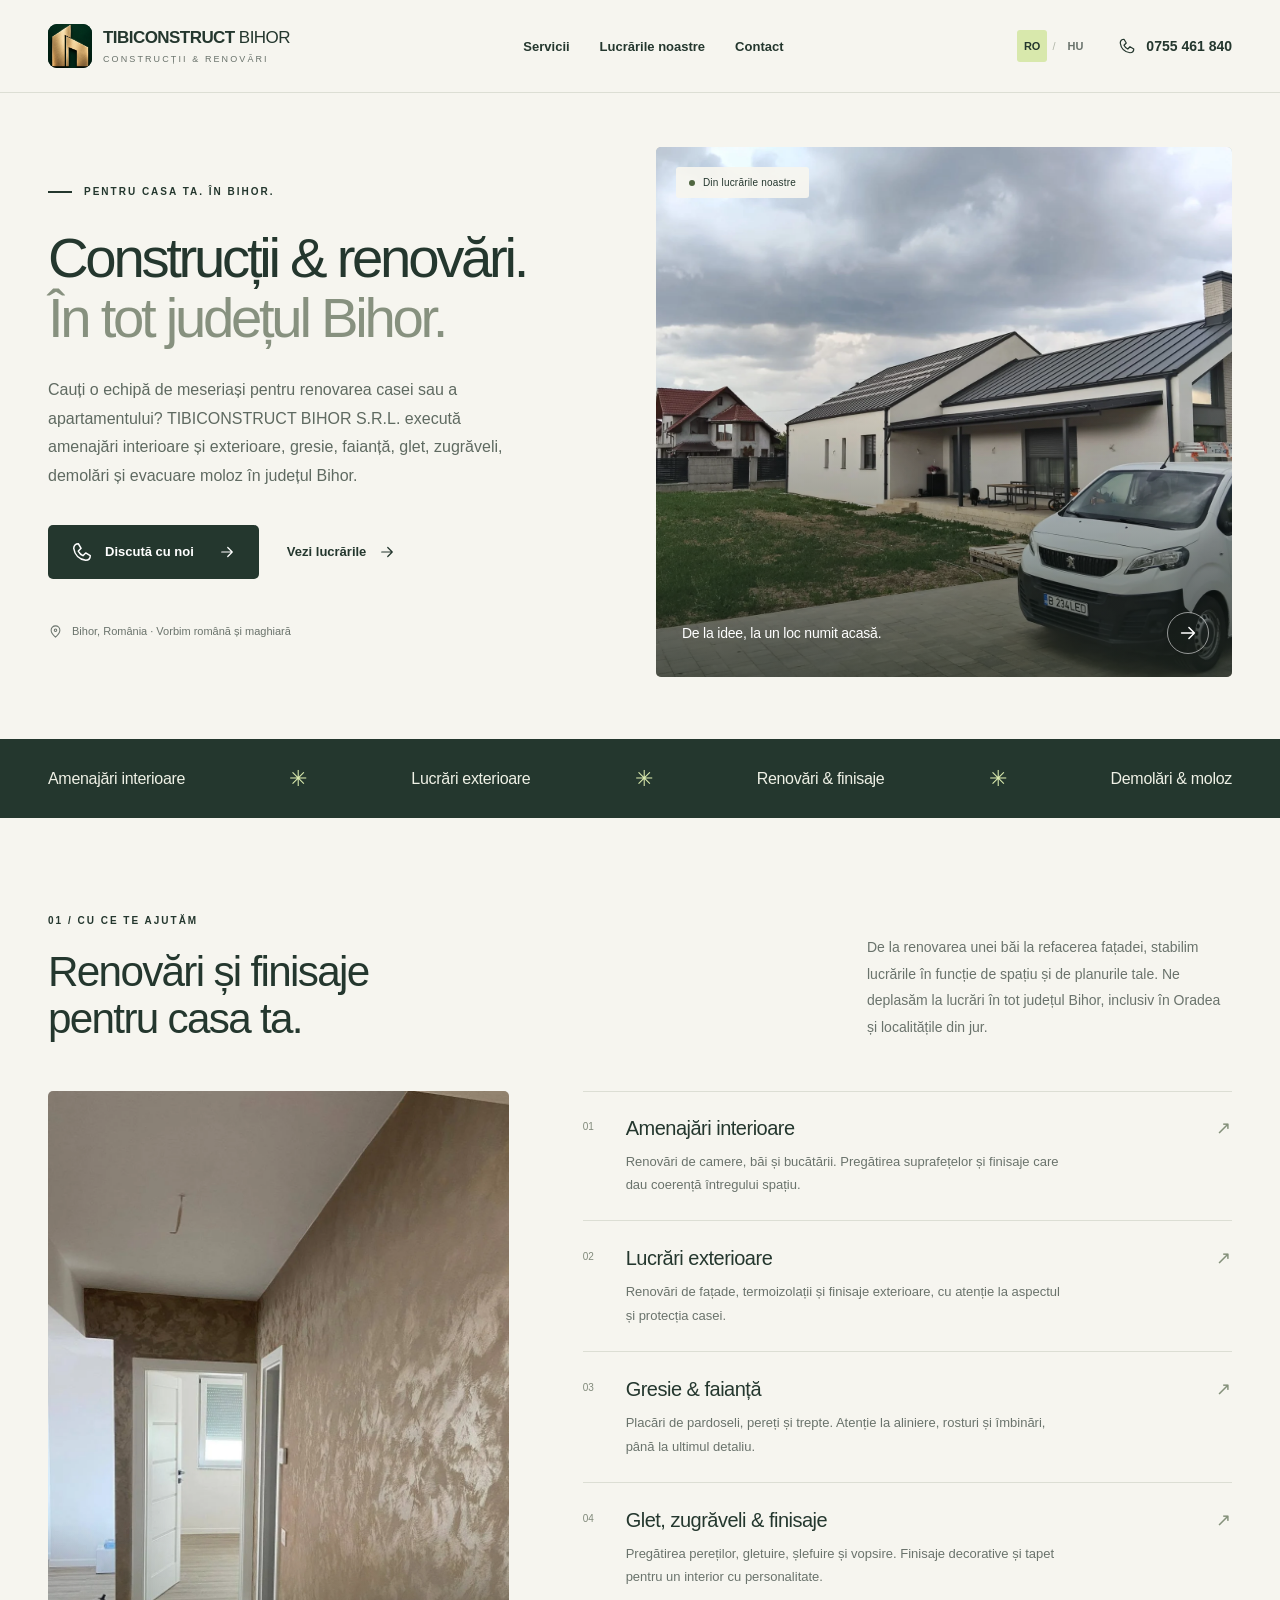
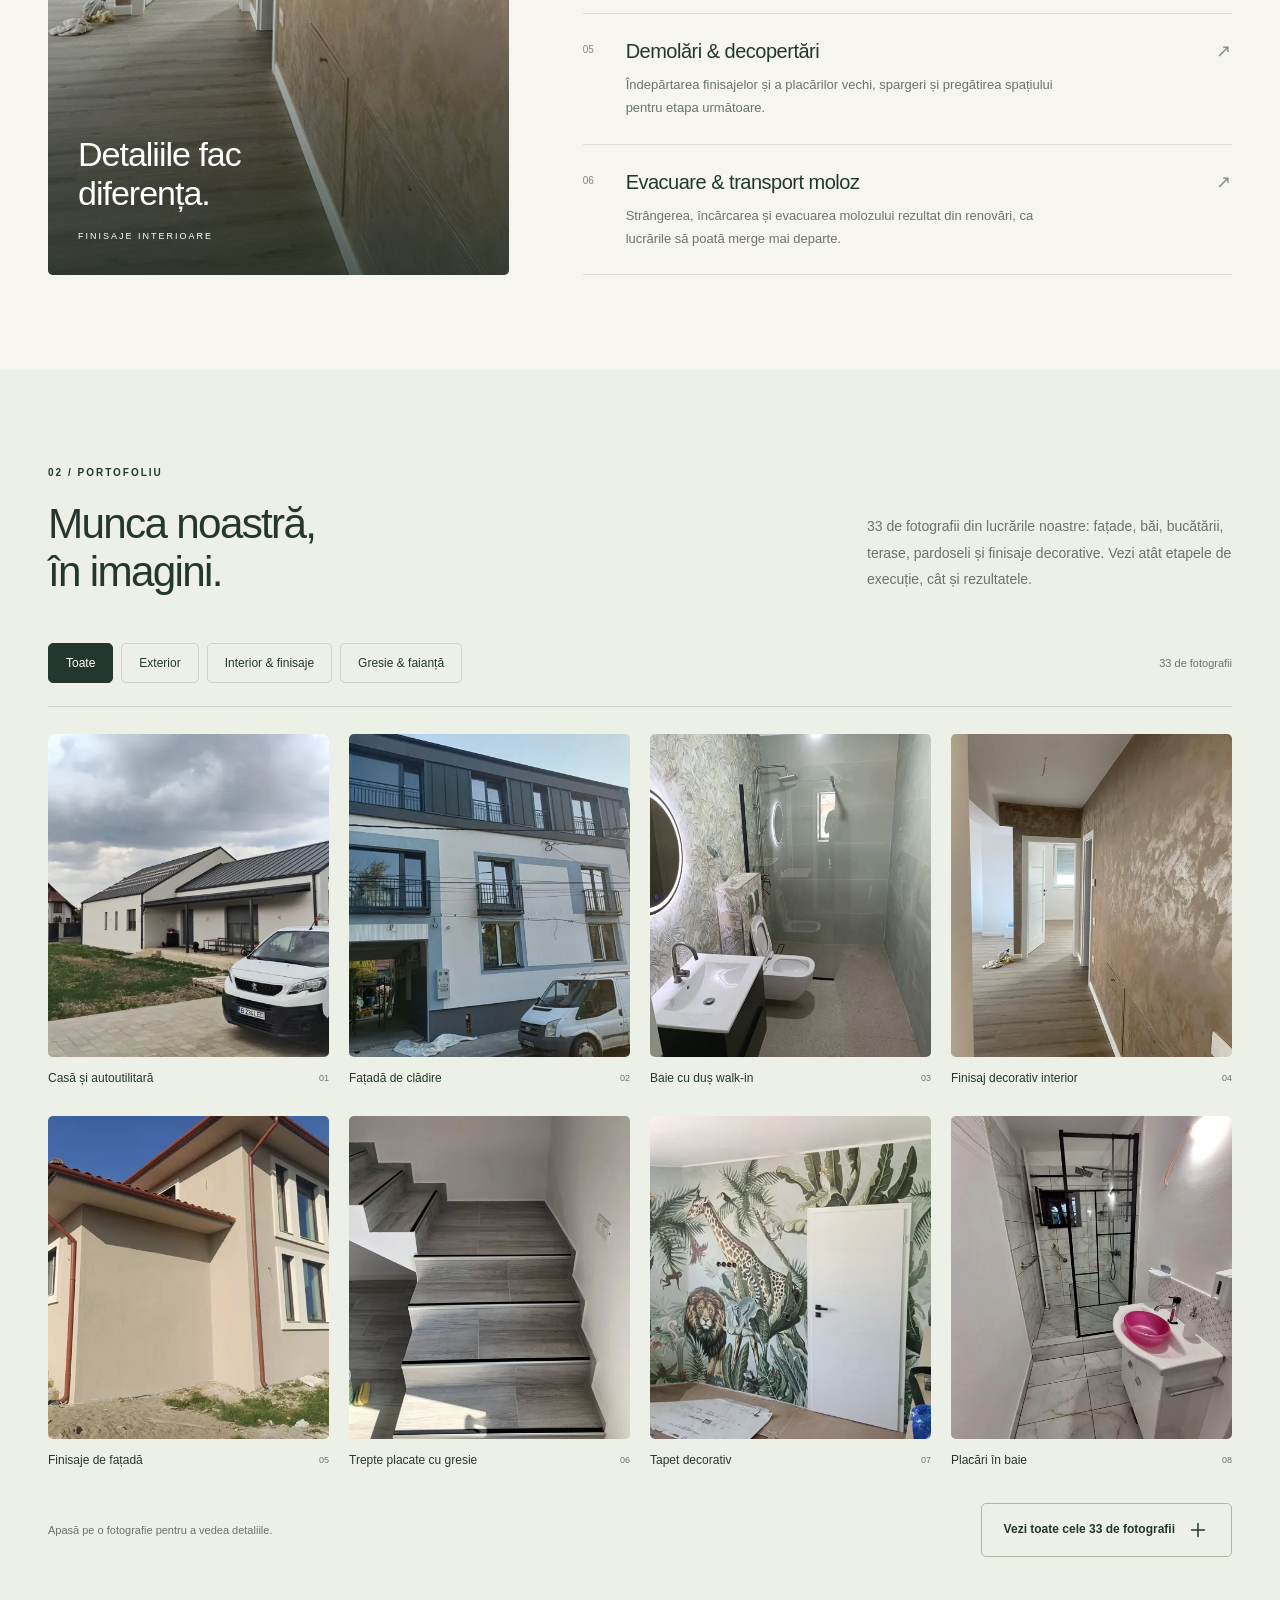
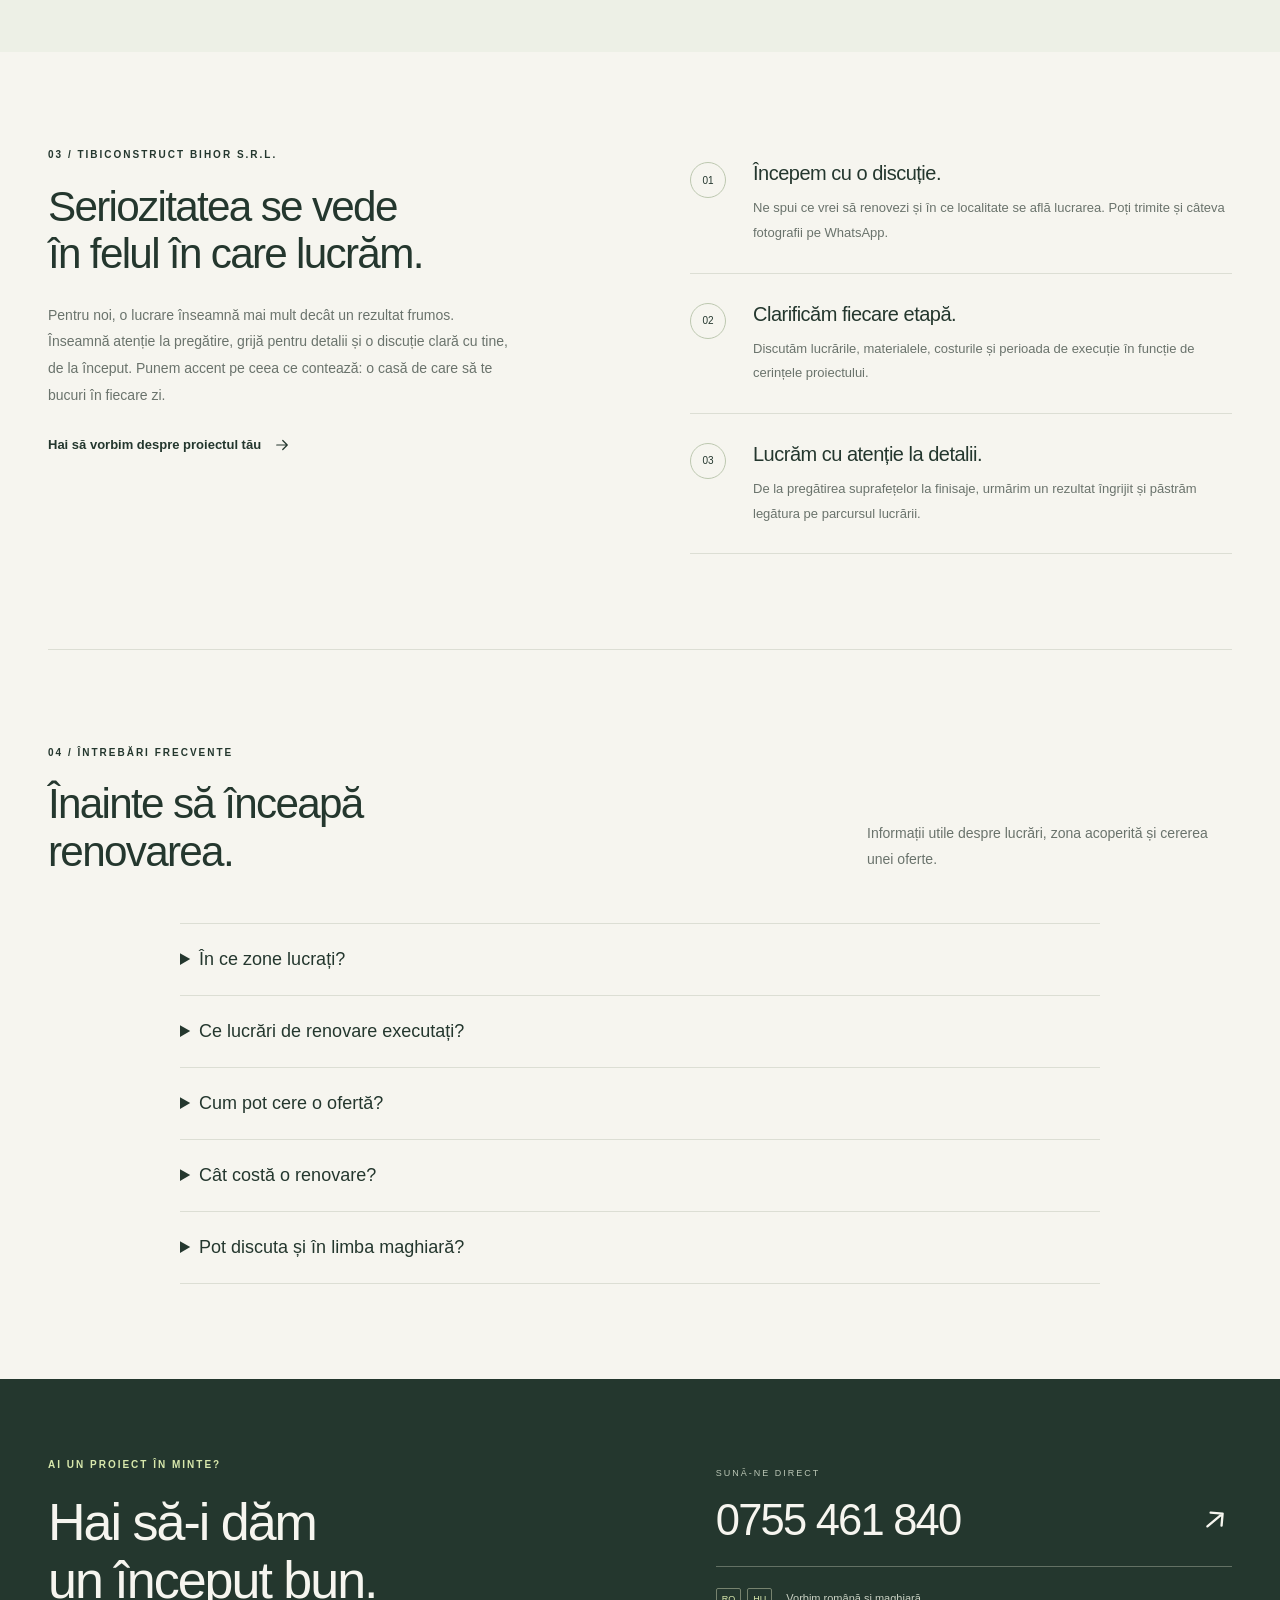
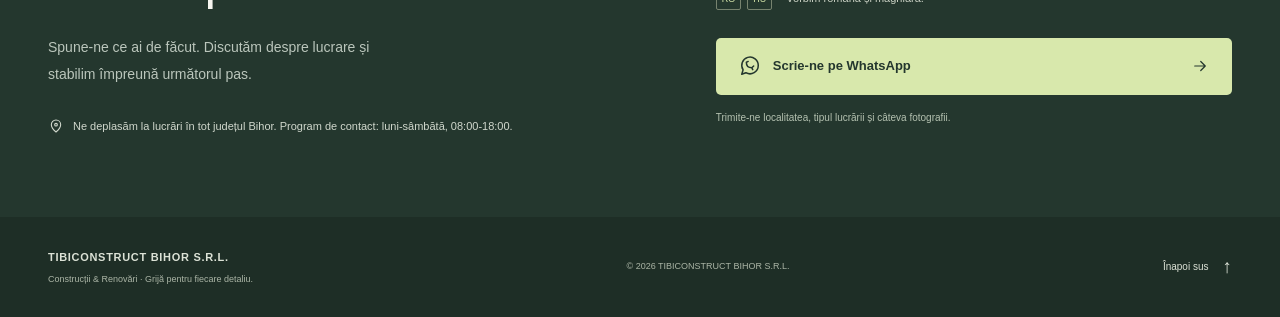
==== commit 1288ebf3: "Restore original website layout and colors while keeping the new logo" ====
--- a/index.html
+++ b/index.html
@@ -3,7 +3,7 @@
 <head>
   <meta charset="utf-8">
   <meta name="viewport" content="width=device-width, initial-scale=1">
-  <meta name="theme-color" content="#042519">
+  <meta name="theme-color" content="#24372e">
   <title>Construcții și renovări Bihor | TIBICONSTRUCT BIHOR</title>
   <meta name="description" content="Renovări în tot județul Bihor: amenajări interioare și exterioare, gresie, faianță, glet, zugrăveli și demolări. Vezi lucrările. Sună: 0755 461 840.">
   <meta property="og:title" content="Construcții și renovări Bihor | TIBICONSTRUCT BIHOR">
@@ -11,14 +11,12 @@
   <meta property="og:type" content="website">
   <meta property="og:locale" content="ro_RO">
   <meta property="og:locale:alternate" content="hu_HU">
-  <meta property="og:image" content="https://pascuitiberiu.github.io/tibiconstruct-bihor/brand-gold-v4.webp">
-  <meta property="og:image:width" content="1254">
-  <meta property="og:image:height" content="1254">
+  <meta property="og:image" content="https://pascuitiberiu.github.io/tibiconstruct-bihor/work-01.webp">
   <meta property="og:url" content="https://pascuitiberiu.github.io/tibiconstruct-bihor/">
   <link rel="canonical" href="https://pascuitiberiu.github.io/tibiconstruct-bihor/">
   <link rel="icon" href="brand-gold-v4.webp" type="image/webp">
-  <link rel="preload" as="image" href="brand-gold-v4.webp">
-  <link rel="stylesheet" href="styles.css?v=gold4">
+  <link rel="preload" as="image" href="work-01.webp">
+  <link rel="stylesheet" href="styles.css?v=logo5">
   <script src="photos.js?v=33" defer></script>
   <script src="app.js?v=seo2" defer></script>
   <script type="application/ld+json">{"@context": "https://schema.org", "@graph": [{"@type": "HomeAndConstructionBusiness", "@id": "https://pascuitiberiu.github.io/tibiconstruct-bihor/#company", "name": "TIBICONSTRUCT BIHOR S.R.L.", "url": "https://pascuitiberiu.github.io/tibiconstruct-bihor/", "telephone": "+40755461840", "image": "https://pascuitiberiu.github.io/tibiconstruct-bihor/work-01.webp", "logo": "https://pascuitiberiu.github.io/tibiconstruct-bihor/brand-gold-v4.webp", "areaServed": {"@type": "AdministrativeArea", "name": "Bihor, România"}, "knowsLanguage": ["ro", "hu"], "description": "Renovări în tot județul Bihor: amenajări interioare și exterioare, gresie, faianță, glet, zugrăveli și demolări. Vezi lucrările. Sună: 0755 461 840.", "hasOfferCatalog": {"@type": "OfferCatalog", "name": "Servicii / Szolgáltatások", "itemListElement": [{"@type": "Offer", "itemOffered": {"@type": "Service", "name": "Amenajări interioare", "description": "Renovări de camere, băi și bucătării. Pregătirea suprafețelor și finisaje care dau coerență întregului spațiu.", "areaServed": {"@type": "AdministrativeArea", "name": "Bihor, România"}}}, {"@type": "Offer", "itemOffered": {"@type": "Service", "name": "Lucrări exterioare", "description": "Renovări de fațade, termoizolații și finisaje exterioare, cu atenție la aspectul și protecția casei.", "areaServed": {"@type": "AdministrativeArea", "name": "Bihor, România"}}}, {"@type": "Offer", "itemOffered": {"@type": "Service", "name": "Gresie & faianță", "description": "Placări de pardoseli, pereți și trepte. Atenție la aliniere, rosturi și îmbinări, până la ultimul detaliu.", "areaServed": {"@type": "AdministrativeArea", "name": "Bihor, România"}}}, {"@type": "Offer", "itemOffered": {"@type": "Service", "name": "Glet, zugrăveli & finisaje", "description": "Pregătirea pereților, gletuire, șlefuire și vopsire. Finisaje decorative și tapet pentru un interior cu personalitate.", "areaServed": {"@type": "AdministrativeArea", "name": "Bihor, România"}}}, {"@type": "Offer", "itemOffered": {"@type": "Service", "name": "Demolări & decopertări", "description": "Îndepărtarea finisajelor și a placărilor vechi, spargeri și pregătirea spațiului pentru etapa următoare.", "areaServed": {"@type": "AdministrativeArea", "name": "Bihor, România"}}}, {"@type": "Offer", "itemOffered": {"@type": "Service", "name": "Evacuare & transport moloz", "description": "Strângerea, încărcarea și evacuarea molozului rezultat din renovări, ca lucrările să poată merge mai departe.", "areaServed": {"@type": "AdministrativeArea", "name": "Bihor, România"}}}]}, "openingHoursSpecification": {"@type": "OpeningHoursSpecification", "dayOfWeek": ["Monday", "Tuesday", "Wednesday", "Thursday", "Friday", "Saturday"], "opens": "08:00", "closes": "18:00"}}, {"@type": "WebPage", "@id": "https://pascuitiberiu.github.io/tibiconstruct-bihor/#webpage", "url": "https://pascuitiberiu.github.io/tibiconstruct-bihor/", "name": "Construcții și renovări Bihor | TIBICONSTRUCT BIHOR", "inLanguage": "ro", "about": {"@id": "https://pascuitiberiu.github.io/tibiconstruct-bihor/#company"}}]}</script>
@@ -38,7 +36,7 @@
   <header class="site-header">
     <div class="container header-inner">
       <a class="brand" href="#" aria-label="TIBICONSTRUCT BIHOR — Acasă">
-        <span class="brand-emblem" aria-hidden="true"><img src="brand-gold-v4.webp" alt="" width="1254" height="1254"></span>
+        <span class="brand-icon brand-emblem" aria-hidden="true"><img src="brand-gold-v4.webp" alt="" width="1254" height="1254"></span>
         <span><strong>TIBICONSTRUCT <span>BIHOR</span></strong><small data-t="brandSub">CONSTRUCȚII &amp; RENOVĂRI</small></span>
       </a>
       <nav class="desktop-nav" aria-label="Navigație principală" data-aria="navLabel">
@@ -60,7 +58,11 @@
         <div class="hero-buttons"><a href="tel:+40755461840" class="button button-dark"><svg class="icon"><use href="#i-phone"></use></svg><span data-t="heroCall">Discută cu noi</span><svg class="icon arrow"><use href="#i-arrow"></use></svg></a><a href="#lucrari" class="text-link"><span data-t="heroWork">Vezi lucrările</span><svg class="icon"><use href="#i-arrow"></use></svg></a></div>
         <div class="hero-footnote"><svg class="icon"><use href="#i-location"></use></svg><span data-t="heroFootnote">Bihor, România · Vorbim română și maghiară</span></div>
       </div>
-      <figure class="hero-visual brand-showcase"><img src="brand-gold-v4.webp" alt="TIBICONSTRUCT BIHOR — emblemă arhitecturală aurie pe fundal verde" width="1254" height="1254" fetchpriority="high"></figure>
+      <figure class="hero-visual">
+        <img src="work-01.webp" alt="Casă renovată și autoutilitară albă" data-alt="heroAlt" width="1800" height="1350" fetchpriority="high">
+        <span class="image-tag"><span class="status-dot"></span><span data-t="heroImageTag">Din lucrările noastre</span></span>
+        <figcaption><span data-t="heroCaption">De la idee, la un loc numit acasă.</span><a href="#lucrari" aria-label="Vezi galeria" data-aria="galleryLink"><svg class="icon"><use href="#i-arrow"></use></svg></a></figcaption>
+      </figure>
     </section>
 
     <div class="scope-strip"><div class="container scope-inner"><span data-t="scope1">Amenajări interioare</span><span class="star" aria-hidden="true">✳</span><span data-t="scope2">Lucrări exterioare</span><span class="star" aria-hidden="true">✳</span><span data-t="scope3">Renovări &amp; finisaje</span><span class="star" aria-hidden="true">✳</span><span data-t="scope4">Demolări &amp; moloz</span></div></div>
@@ -98,8 +100,8 @@
     </div></section>
   </main>
 
-  <footer class="site-footer"><div class="container footer-inner"><div class="footer-brand"><img src="brand-gold-v4.webp" alt="TIBICONSTRUCT BIHOR" width="100" height="100" loading="lazy"><div><strong>TIBICONSTRUCT BIHOR S.R.L.</strong><p data-t="footerTagline">Construcții &amp; Renovări · Grijă pentru fiecare detaliu.</p></div></div><p class="copyright">© 2026 TIBICONSTRUCT BIHOR S.R.L.</p><a href="#" class="back-top"><span data-t="backTop">Înapoi sus</span><span aria-hidden="true">↑</span></a></div></footer>
+  <footer class="site-footer"><div class="container footer-inner"><div><strong>TIBICONSTRUCT BIHOR S.R.L.</strong><p data-t="footerTagline">Construcții &amp; Renovări · Grijă pentru fiecare detaliu.</p></div><p class="copyright">© 2026 TIBICONSTRUCT BIHOR S.R.L.</p><a href="#" class="back-top"><span data-t="backTop">Înapoi sus</span><span aria-hidden="true">↑</span></a></div></footer>
   <div class="mobile-contact"><a href="tel:+40755461840"><svg class="icon"><use href="#i-phone"></use></svg><span data-t="mobileCall">Sună acum</span></a><a class="whatsapp-link" href="https://wa.me/40755461840" target="_blank" rel="noopener noreferrer"><svg class="icon"><use href="#i-chat"></use></svg><span>WhatsApp</span></a></div>
   <dialog id="lightbox" class="lightbox" aria-label="Galerie foto" data-aria="lightboxLabel"><div class="lightbox-top"><span id="lightbox-count"></span><button class="icon-button" id="lightbox-close" type="button" aria-label="Închide galeria" data-aria="closeLabel"><svg class="icon"><use href="#i-close"></use></svg></button></div><div class="lightbox-stage"><button class="icon-button lightbox-prev" id="lightbox-prev" type="button" aria-label="Fotografia anterioară" data-aria="prevLabel"><svg class="icon"><use href="#i-arrow"></use></svg></button><img id="lightbox-image" alt=""><button class="icon-button lightbox-next" id="lightbox-next" type="button" aria-label="Fotografia următoare" data-aria="nextLabel"><svg class="icon"><use href="#i-arrow"></use></svg></button></div><p id="lightbox-caption"></p></dialog>
 </body>
-</html>+</html>
--- a/styles.css
+++ b/styles.css
@@ -10,29 +10,8 @@
 
 .faq-section{border-top:1px solid var(--line)}.faq-list{max-width:920px;margin-inline:auto}.faq-list details{border-top:1px solid var(--line);padding:22px 0}.faq-list details:last-child{border-bottom:1px solid var(--line)}.faq-list summary{cursor:pointer;font-size:18px;font-weight:500;line-height:1.5}.faq-list details p{font-size:14px;line-height:1.85;color:var(--muted);padding-top:16px;max-width:790px}h1{overflow-wrap:break-word}@media(max-width:740px){.faq-list summary{font-size:16px}.faq-list details p{font-size:13px}}
 
-/* Approved gold and deep-green identity — October 2026. */
-:root{--paper:#042519;--white:#fff9ec;--ink:#fbf6e9;--muted:#b8c8bd;--line:#315243;--accent:#e4c47e;--soft:#0a3023;color-scheme:dark;background:var(--paper);color:var(--ink)}
-body{background:radial-gradient(ellipse at 80% 5%,#103e2c 0,transparent 30%),var(--paper)}
-.site-header{background:rgba(3,28,19,.97);border-bottom:1px solid #79683d55}
-.header-inner{height:96px}.brand{gap:12px}.brand strong{color:#fff8e8;letter-spacing:.25px}.brand strong span{color:var(--accent)}.brand small{color:#cdbb90}
-.brand-emblem{position:relative;display:block;overflow:hidden;width:48px;height:56px;flex-shrink:0;background:#042519}
-.brand-emblem img{position:absolute;width:120px;max-width:none;height:120px;left:-36px;top:-18px}
-.desktop-nav a:hover,.header-phone,.eyebrow,.text-link,.service-number,.row-mark{color:var(--accent)}
-.languages [data-lang][aria-current=page]{color:#06291c;background:var(--accent)}.languages [data-lang]{color:#d0d8cd}
-.hero{padding-block:48px 64px;gap:54px;grid-template-columns:1.04fr 1fr}.hero-copy{padding-block:10px}.hero h1{font-weight:500}.muted-title{color:var(--accent)}.tiny-line{background:var(--accent)}.hero-description{color:#c2d1c7}
-.brand-showcase{height:auto;aspect-ratio:1;align-self:center;border:1px solid #c5a86b44;border-radius:4px;box-shadow:0 20px 65px #0005;background:#032519}
-.brand-showcase>img{width:100%;height:100%;object-fit:contain;object-position:center}.brand-showcase:after{display:none}
-.button-dark,.button-lime{background:linear-gradient(120deg,#edcf8e,#cfaa60);color:#08281c;border-color:#e4c47e}.button-dark:hover,.button-lime:hover{background:#f0d899;color:#06291c}
-.hero-footnote{color:#bacabd}.scope-strip{background:#021c12;color:#eee3cd;border-block:1px solid #79683d66}.star{color:var(--accent)}
-.section-heading .eyebrow,.about .eyebrow{color:var(--accent)}.section-intro,.service-row p,.step p,.about-heading>p:not(.eyebrow),.faq-list details p{color:var(--muted)}
-.portfolio{background:linear-gradient(160deg,#0b3124,#07291e)}.gallery-toolbar{border-color:#42614c}.filters button{border-color:#6c7550;color:#ece6d5}.filters button:hover{background:#274b33}.filters button[aria-pressed=true]{background:var(--accent);border-color:var(--accent);color:#08291b}
-.gallery-item :is(button,a){background:#133e2c}.gallery-item figcaption span:last-child{color:#bda977}.zoom-mark{background:#e2bf79;color:#08291c}.gallery-item figcaption{color:#f5f0e3}
-.button-outline{border-color:#b2955a;color:var(--accent)}.button-outline:hover{background:#34513a}.step>span{border-color:#8a7950;color:var(--accent)}
-.contact{background:linear-gradient(115deg,#092e20,#021a11);color:var(--ink);border-top:1px solid #ad925348}.contact h2{color:#fff7e5}.big-phone{color:var(--accent);border-color:#786b43}.contact-copy>p:not(.eyebrow),.contact-area,.contact-label,.contact-languages>p,.contact-note{color:#c4d0c3}.contact-languages>span{border-color:#88754b}
-.site-footer{background:#01170e;color:#e8dcc2;border-top:1px solid #89754555}.footer-brand{display:flex;align-items:center;gap:16px}.footer-brand>img{width:76px;height:76px;object-fit:contain}.footer-inner p{color:#b5c1b1}.back-top{color:var(--accent)}
-.mobile-contact{background:#031e14;border-top-color:#7e6c43}.mobile-contact a{background:#183e2a;color:#fff8e5}.mobile-contact a:last-child{background:var(--accent);color:#06291c}
-.skip-link{background:var(--accent);color:#06291c}.lightbox,.lightbox::backdrop{background:#011a10}.lightbox-prev,.lightbox-next{background:#042519e8}
-@media(max-width:1190px){.hero{gap:32px}.header-inner{gap:20px}.brand strong{font-size:14px}}
-@media(max-width:980px){.header-inner{height:84px}.hero{gap:26px}.brand-showcase{height:auto}}
-@media(max-width:740px){.header-inner{height:80px}.brand-emblem{width:33px;height:42px}.brand-emblem img{width:88px;height:88px;left:-27px;top:-13px}.brand{gap:9px}.brand strong{font-size:12px;letter-spacing:0}.brand small{font-size:6.7px;letter-spacing:1.3px}.hero{grid-template-columns:1fr;padding-block:34px 38px;gap:30px}.brand-showcase{width:100%;max-width:480px;justify-self:center;aspect-ratio:1}.footer-brand{gap:10px}.footer-brand>img{width:50px;height:50px}.footer-inner{gap:12px}.footer-inner strong{font-size:9px}.scope-inner>span:not(.star):nth-child(1),.scope-inner>span:not(.star):nth-child(5){border-color:#88754b}.contact h2{font-size:42px}}
-@media(max-width:380px){.brand strong{font-size:10.5px}.brand small{font-size:6px;letter-spacing:1px}.brand-emblem{width:28px}.brand-emblem img{left:-29px}.footer-brand>img{display:none}}+/* Approved gold emblem, within the original logo slot. */
+.brand-emblem{position:relative;display:block;overflow:hidden;width:44px;height:44px;flex-shrink:0;background:#042519}
+.brand-emblem img{position:absolute;width:204.55%;height:auto;max-width:none;left:-52.27%;top:-29.55%}
+@media(max-width:740px){.brand-emblem{width:35px;height:35px}}
+@media(max-width:380px){.brand-emblem{width:31px;height:31px}}
